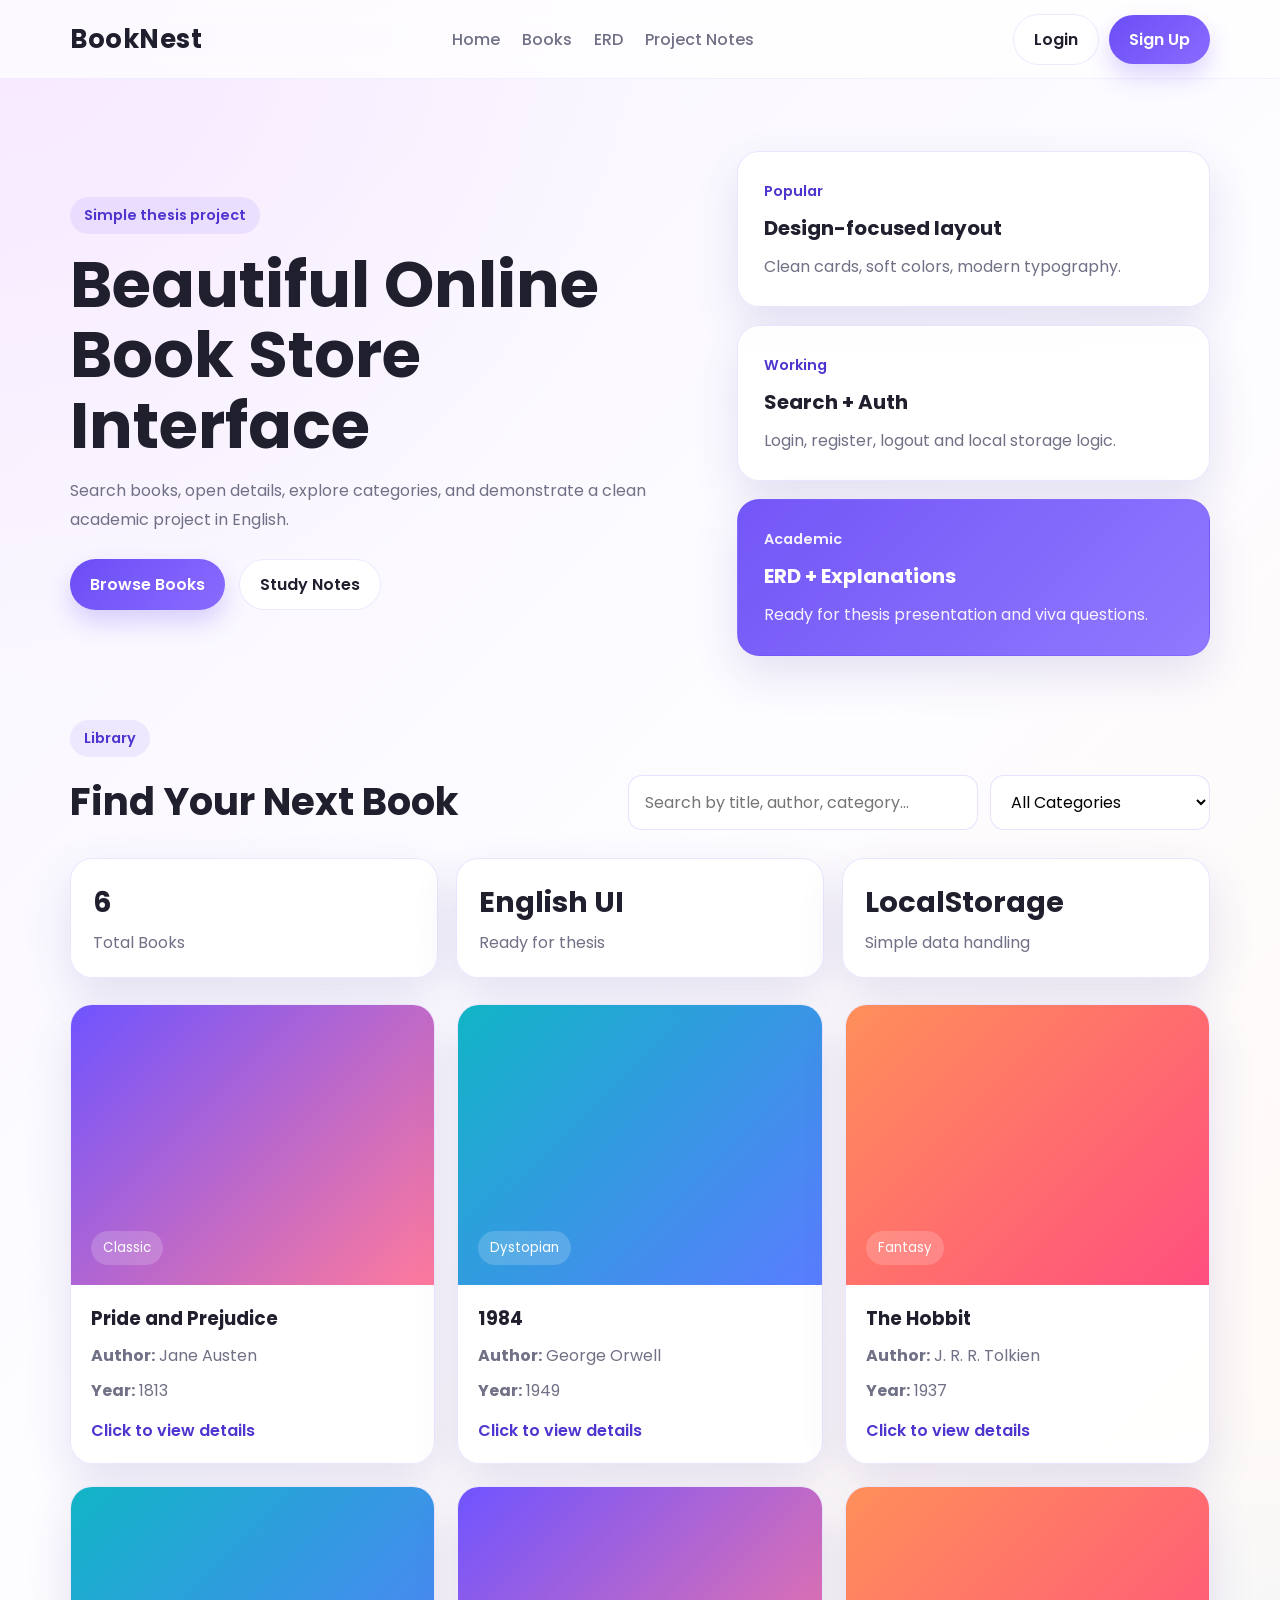
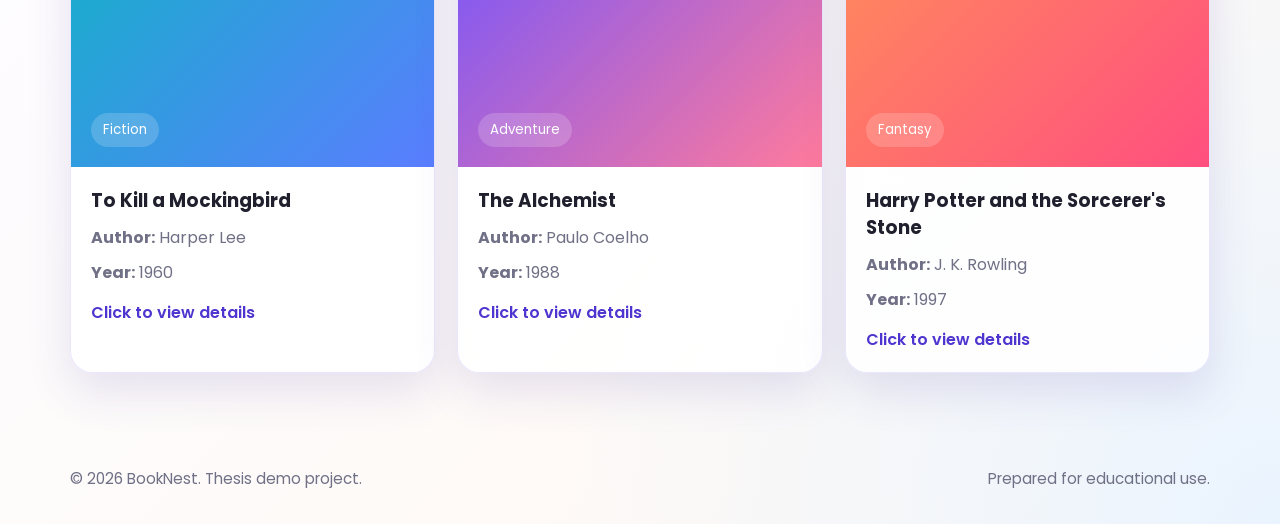
==== index.html @ f3922f7d "Add files via upload" ====
<!DOCTYPE html>
<html lang="en">
<head>
  <meta charset="UTF-8" />
  <meta name="viewport" content="width=device-width, initial-scale=1.0" />
  <title>BookNest | Online Book Store</title>
  <link rel="preconnect" href="https://fonts.googleapis.com">
  <link rel="preconnect" href="https://fonts.gstatic.com" crossorigin>
  <link href="https://fonts.googleapis.com/css2?family=Poppins:wght@300;400;500;600;700&display=swap" rel="stylesheet">
  <link rel="stylesheet" href="style.css" />
</head>
<body>
  <!-- Header: əsas naviqasiya və auth düymələri -->
  <header class="site-header">
    <div class="container nav-wrapper">
      <a href="index.html" class="logo">BookNest</a>

      <nav class="main-nav">
        <a href="#home">Home</a>
        <a href="#books">Books</a>
        <a href="diagrams.html">ERD</a>
        <a href="notes.html">Project Notes</a>
      </nav>

      <!-- Auth düymələri: login/register və logout vəziyyətə görə göstərilir -->
      <div class="auth-buttons">
        <span id="welcomeUser" class="welcome-user"></span>
        <a id="loginBtn" class="btn btn-light" href="login.html">Login</a>
        <a id="registerBtn" class="btn btn-primary" href="register.html">Sign Up</a>
        <button id="logoutBtn" class="btn btn-dark hidden" type="button">Logout</button>
      </div>
    </div>
  </header>

  <main>
    <!-- Hero bölməsi: saytın giriş hissəsi -->
    <section class="hero" id="home">
      <div class="container hero-grid">
        <div>
          <p class="hero-badge">Simple thesis project</p>
          <h1>Beautiful Online Book Store Interface</h1>
          <p class="hero-text">
            Search books, open details, explore categories, and demonstrate a clean academic project in English.
          </p>
          <div class="hero-actions">
            <a href="#books" class="btn btn-primary">Browse Books</a>
            <a href="notes.html" class="btn btn-light">Study Notes</a>
          </div>
        </div>

        <!-- Sağdakı kartlar sırf vizual görünüş üçün -->
        <div class="hero-card-stack">
          <article class="floating-card">
            <span>Popular</span>
            <h3>Design-focused layout</h3>
            <p>Clean cards, soft colors, modern typography.</p>
          </article>
          <article class="floating-card">
            <span>Working</span>
            <h3>Search + Auth</h3>
            <p>Login, register, logout and local storage logic.</p>
          </article>
          <article class="floating-card accent-card">
            <span>Academic</span>
            <h3>ERD + Explanations</h3>
            <p>Ready for thesis presentation and viva questions.</p>
          </article>
        </div>
      </div>
    </section>

    <!-- Search hissəsi -->
    <section class="search-section" id="books">
      <div class="container">
        <div class="section-top">
          <div>
            <p class="section-label">Library</p>
            <h2>Find Your Next Book</h2>
          </div>
          <div class="filters-row">
            <!-- Axtarış inputu: JS ilə kitablar filtr olunur -->
            <input id="searchInput" type="text" placeholder="Search by title, author, category..." />
            <!-- Kateqoriya seçimi -->
            <select id="categoryFilter">
              <option value="all">All Categories</option>
            </select>
          </div>
        </div>

        <!-- Statistik kartlar -->
        <div class="stats-grid">
          <div class="stat-card">
            <h3 id="bookCount">0</h3>
            <p>Total Books</p>
          </div>
          <div class="stat-card">
            <h3>English UI</h3>
            <p>Ready for thesis</p>
          </div>
          <div class="stat-card">
            <h3>LocalStorage</h3>
            <p>Simple data handling</p>
          </div>
        </div>

        <!-- Kitab kartları burada JS ilə yaradılır -->
        <div id="booksGrid" class="books-grid"></div>
        <p id="emptyState" class="empty-state hidden">No books found for your search.</p>
      </div>
    </section>
  </main>

  <!-- Modal: seçilən kitabın detalları burada açılır -->
  <div id="bookModal" class="modal hidden">
    <div class="modal-overlay" id="modalOverlay"></div>
    <div class="modal-content">
      <button class="modal-close" id="closeModal" type="button">&times;</button>
      <div id="modalBody"></div>
    </div>
  </div>

  <footer class="site-footer">
    <div class="container footer-flex">
      <p>© 2026 BookNest. Thesis demo project.</p>
      <p>Prepared for educational use.</p>
    </div>
  </footer>

  <script src="app.js"></script>
</body>
</html>
---- style.css ----
/* =========================================================
   BOOKNEST - THESIS PROJECT STYLES
   Qeyd: Bu fayldakı şərhlər Azərbaycan dilindədir ki,
   müdafiədə sənə izah etmək rahat olsun.
   ========================================================= */

:root {
  --bg: #f8f5ff;
  --bg-soft: #fff8f1;
  --primary: #6c4df6;
  --primary-dark: #4f35cf;
  --text: #1f1f2e;
  --muted: #707086;
  --white: #ffffff;
  --card: rgba(255, 255, 255, 0.88);
  --border: rgba(108, 77, 246, 0.14);
  --shadow: 0 18px 45px rgba(76, 61, 160, 0.14);
  --radius: 22px;
}

* {
  box-sizing: border-box;
  margin: 0;
  padding: 0;
}

html {
  scroll-behavior: smooth;
}

body {
  font-family: 'Poppins', sans-serif;
  color: var(--text);
  background:
    radial-gradient(circle at top left, #f7e8ff 0%, transparent 28%),
    radial-gradient(circle at bottom right, #eaf4ff 0%, transparent 30%),
    linear-gradient(135deg, var(--bg) 0%, #fdfcff 45%, var(--bg-soft) 100%);
  min-height: 100vh;
}

img {
  max-width: 100%;
  display: block;
}

button,
input,
select {
  font: inherit;
}

.container {
  width: min(1140px, calc(100% - 32px));
  margin: 0 auto;
}

.hidden {
  display: none !important;
}

/* Header hissəsi */
.site-header,
.mini-header {
  position: sticky;
  top: 0;
  z-index: 20;
  backdrop-filter: blur(14px);
  background: rgba(255, 255, 255, 0.75);
  border-bottom: 1px solid rgba(108, 77, 246, 0.08);
}

.mini-header {
  position: static;
  padding: 20px 0 0;
  background: transparent;
  border-bottom: none;
}

.nav-wrapper {
  min-height: 78px;
  display: flex;
  align-items: center;
  justify-content: space-between;
  gap: 18px;
}

.logo {
  text-decoration: none;
  color: var(--text);
  font-size: 1.6rem;
  font-weight: 700;
  letter-spacing: 0.5px;
}

.main-nav {
  display: flex;
  align-items: center;
  gap: 22px;
}

.main-nav a {
  color: var(--muted);
  text-decoration: none;
  font-weight: 500;
}

.main-nav a:hover {
  color: var(--primary);
}

.auth-buttons {
  display: flex;
  align-items: center;
  gap: 10px;
  flex-wrap: wrap;
  justify-content: flex-end;
}

.welcome-user {
  color: var(--primary-dark);
  font-size: 0.95rem;
  font-weight: 600;
}

/* Düymələr */
.btn {
  border: none;
  text-decoration: none;
  border-radius: 999px;
  padding: 12px 20px;
  cursor: pointer;
  font-weight: 600;
  transition: 0.25s ease;
  display: inline-flex;
  align-items: center;
  justify-content: center;
}

.btn:hover {
  transform: translateY(-2px);
}

.btn-primary {
  background: linear-gradient(135deg, var(--primary), #8a6bff);
  color: var(--white);
  box-shadow: 0 12px 24px rgba(108, 77, 246, 0.24);
}

.btn-light {
  background: rgba(255, 255, 255, 0.9);
  color: var(--text);
  border: 1px solid rgba(108, 77, 246, 0.12);
}

.btn-dark {
  background: var(--text);
  color: var(--white);
}

.full-btn {
  width: 100%;
}

/* Hero hissəsi */
.hero {
  padding: 72px 0 40px;
}

.hero-grid {
  display: grid;
  grid-template-columns: 1.15fr 0.85fr;
  gap: 28px;
  align-items: center;
}

.hero-badge,
.section-label {
  display: inline-block;
  padding: 8px 14px;
  border-radius: 999px;
  background: rgba(108, 77, 246, 0.1);
  color: var(--primary-dark);
  font-size: 0.9rem;
  font-weight: 600;
  margin-bottom: 16px;
}

.hero h1,
.page-section h1 {
  font-size: clamp(2.1rem, 5vw, 4rem);
  line-height: 1.1;
  margin-bottom: 16px;
}

.hero-text,
.page-intro,
.auth-info {
  color: var(--muted);
  line-height: 1.8;
  max-width: 680px;
}

.hero-actions {
  margin-top: 24px;
  display: flex;
  gap: 14px;
  flex-wrap: wrap;
}

.hero-card-stack {
  display: grid;
  gap: 18px;
}

.floating-card {
  background: var(--card);
  border: 1px solid var(--border);
  border-radius: var(--radius);
  box-shadow: var(--shadow);
  padding: 26px;
}

.floating-card span {
  font-size: 0.9rem;
  color: var(--primary-dark);
  font-weight: 600;
}

.floating-card h3 {
  font-size: 1.25rem;
  margin: 10px 0;
}

.floating-card p {
  color: var(--muted);
  line-height: 1.7;
}

.accent-card {
  background: linear-gradient(135deg, rgba(108, 77, 246, 0.95), rgba(140, 115, 255, 0.96));
  color: var(--white);
}

.accent-card span,
.accent-card p {
  color: rgba(255, 255, 255, 0.92);
}

/* Search və kitablar hissəsi */
.search-section,
.page-section {
  padding: 24px 0 70px;
}

.section-top {
  display: flex;
  justify-content: space-between;
  align-items: end;
  gap: 24px;
  margin-bottom: 28px;
}

.section-top h2 {
  font-size: clamp(1.6rem, 3vw, 2.5rem);
}

.filters-row {
  display: flex;
  gap: 12px;
  flex-wrap: wrap;
  justify-content: flex-end;
}

.filters-row input,
.filters-row select,
.auth-form input {
  min-width: 220px;
  padding: 14px 16px;
  border-radius: 14px;
  border: 1px solid rgba(108, 77, 246, 0.16);
  background: rgba(255, 255, 255, 0.92);
  outline: none;
}

.filters-row input:focus,
.filters-row select:focus,
.auth-form input:focus {
  border-color: var(--primary);
  box-shadow: 0 0 0 4px rgba(108, 77, 246, 0.1);
}

.stats-grid {
  display: grid;
  grid-template-columns: repeat(3, 1fr);
  gap: 18px;
  margin-bottom: 26px;
}

.stat-card,
.book-card,
.auth-card,
.note-box,
.diagram-card {
  background: var(--card);
  border: 1px solid var(--border);
  border-radius: var(--radius);
  box-shadow: var(--shadow);
}

.stat-card {
  padding: 22px;
}

.stat-card h3 {
  font-size: 1.8rem;
  margin-bottom: 6px;
}

.stat-card p {
  color: var(--muted);
}

.books-grid {
  display: grid;
  grid-template-columns: repeat(3, 1fr);
  gap: 22px;
}

/* Kitab kartı */
.book-card {
  overflow: hidden;
  cursor: pointer;
  transition: 0.25s ease;
}

.book-card:hover {
  transform: translateY(-8px);
}

.book-cover {
  height: 280px;
  display: flex;
  align-items: end;
  padding: 20px;
  color: var(--white);
  background: linear-gradient(135deg, #6f54ff, #ff7a9c);
}

.book-card:nth-child(2n) .book-cover {
  background: linear-gradient(135deg, #11b4c6, #5a7dff);
}

.book-card:nth-child(3n) .book-cover {
  background: linear-gradient(135deg, #ff8f5a, #ff4f7f);
}

.book-cover small {
  background: rgba(255, 255, 255, 0.18);
  backdrop-filter: blur(4px);
  padding: 7px 12px;
  border-radius: 999px;
}

.book-body {
  padding: 20px;
}

.book-body h3 {
  margin-bottom: 10px;
  font-size: 1.15rem;
}

.book-meta,
.empty-state,
.form-message,
.bottom-link,
.note-box li {
  color: var(--muted);
}

.book-meta {
  display: flex;
  flex-direction: column;
  gap: 8px;
  margin-bottom: 14px;
  line-height: 1.7;
}

.card-action {
  color: var(--primary-dark);
  font-weight: 600;
}

.empty-state {
  text-align: center;
  margin-top: 20px;
  font-size: 1rem;
}

/* Modal hissəsi */
.modal {
  position: fixed;
  inset: 0;
  z-index: 50;
  display: flex;
  align-items: center;
  justify-content: center;
  padding: 18px;
}

.modal-overlay {
  position: absolute;
  inset: 0;
  background: rgba(21, 17, 45, 0.56);
  backdrop-filter: blur(4px);
}

.modal-content {
  position: relative;
  width: min(760px, 100%);
  background: linear-gradient(180deg, #ffffff 0%, #fbf9ff 100%);
  border-radius: 28px;
  padding: 30px;
  box-shadow: 0 28px 60px rgba(18, 14, 38, 0.25);
  z-index: 2;
}

.modal-close {
  position: absolute;
  right: 18px;
  top: 12px;
  border: none;
  background: transparent;
  font-size: 2rem;
  cursor: pointer;
  color: var(--muted);
}

.modal-book-top {
  display: grid;
  grid-template-columns: 220px 1fr;
  gap: 24px;
  align-items: start;
}

.modal-cover {
  min-height: 280px;
  border-radius: 22px;
  padding: 20px;
  color: var(--white);
  background: linear-gradient(135deg, #6f54ff, #ff7a9c);
  display: flex;
  align-items: end;
}

.modal-text h2 {
  font-size: 2rem;
  margin-bottom: 10px;
}

.modal-tags {
  display: flex;
  flex-wrap: wrap;
  gap: 10px;
  margin: 16px 0;
}

.modal-tags span {
  padding: 8px 14px;
  border-radius: 999px;
  background: rgba(108, 77, 246, 0.1);
  color: var(--primary-dark);
  font-size: 0.92rem;
  font-weight: 600;
}

.modal-description {
  margin-top: 10px;
  line-height: 1.9;
  color: #4a4a5f;
}

/* Auth səhifələri */
.auth-page-bg {
  min-height: 100vh;
  background:
    radial-gradient(circle at top left, #ffeaf1 0%, transparent 30%),
    radial-gradient(circle at bottom right, #e8f1ff 0%, transparent 30%),
    linear-gradient(135deg, #faf7ff 0%, #fffdf7 100%);
}

.auth-main {
  min-height: calc(100vh - 70px);
  display: grid;
  place-items: center;
  padding: 30px 16px 50px;
}

.auth-card {
  width: min(520px, 100%);
  padding: 32px;
}

.auth-card h1 {
  font-size: 2.2rem;
  margin-bottom: 10px;
}

.auth-form {
  display: grid;
  gap: 12px;
  margin-top: 22px;
}

.auth-form label {
  font-weight: 600;
  margin-top: 4px;
}

.form-message {
  margin-top: 16px;
  min-height: 24px;
}

.bottom-link {
  margin-top: 12px;
}

.bottom-link a {
  color: var(--primary-dark);
  font-weight: 600;
  text-decoration: none;
}

/* Digər səhifələr */
.notes-grid,
.diagram-grid {
  display: grid;
  grid-template-columns: repeat(2, 1fr);
  gap: 22px;
  margin-top: 28px;
}

.note-box,
.diagram-card {
  padding: 24px;
}

.note-box h2,
.diagram-card h2 {
  margin-bottom: 14px;
}

.note-box ul {
  padding-left: 18px;
  line-height: 1.9;
}

.diagram-card img {
  border-radius: 18px;
  border: 1px solid rgba(108, 77, 246, 0.12);
}

/* Footer */
.site-footer {
  padding: 24px 0 34px;
}

.footer-flex {
  display: flex;
  justify-content: space-between;
  gap: 16px;
  flex-wrap: wrap;
  color: var(--muted);
  font-size: 0.95rem;
}

/* Telefon və planşet uyğunluğu */
@media (max-width: 980px) {
  .hero-grid,
  .books-grid,
  .stats-grid,
  .notes-grid,
  .diagram-grid,
  .modal-book-top,
  .section-top {
    grid-template-columns: 1fr;
  }

  .section-top {
    display: grid;
    align-items: start;
  }

  .filters-row {
    width: 100%;
    justify-content: stretch;
  }

  .filters-row input,
  .filters-row select {
    width: 100%;
  }

  .main-nav {
    display: none;
  }
}

@media (max-width: 640px) {
  .nav-wrapper {
    min-height: auto;
    padding: 16px 0;
    align-items: flex-start;
    flex-direction: column;
  }

  .auth-buttons {
    width: 100%;
    justify-content: flex-start;
  }

  .hero {
    padding-top: 34px;
  }

  .book-cover {
    height: 240px;
  }

  .modal-content,
  .auth-card,
  .note-box,
  .diagram-card,
  .stat-card {
    padding: 20px;
  }

  .modal-text h2 {
    font-size: 1.6rem;
  }
}
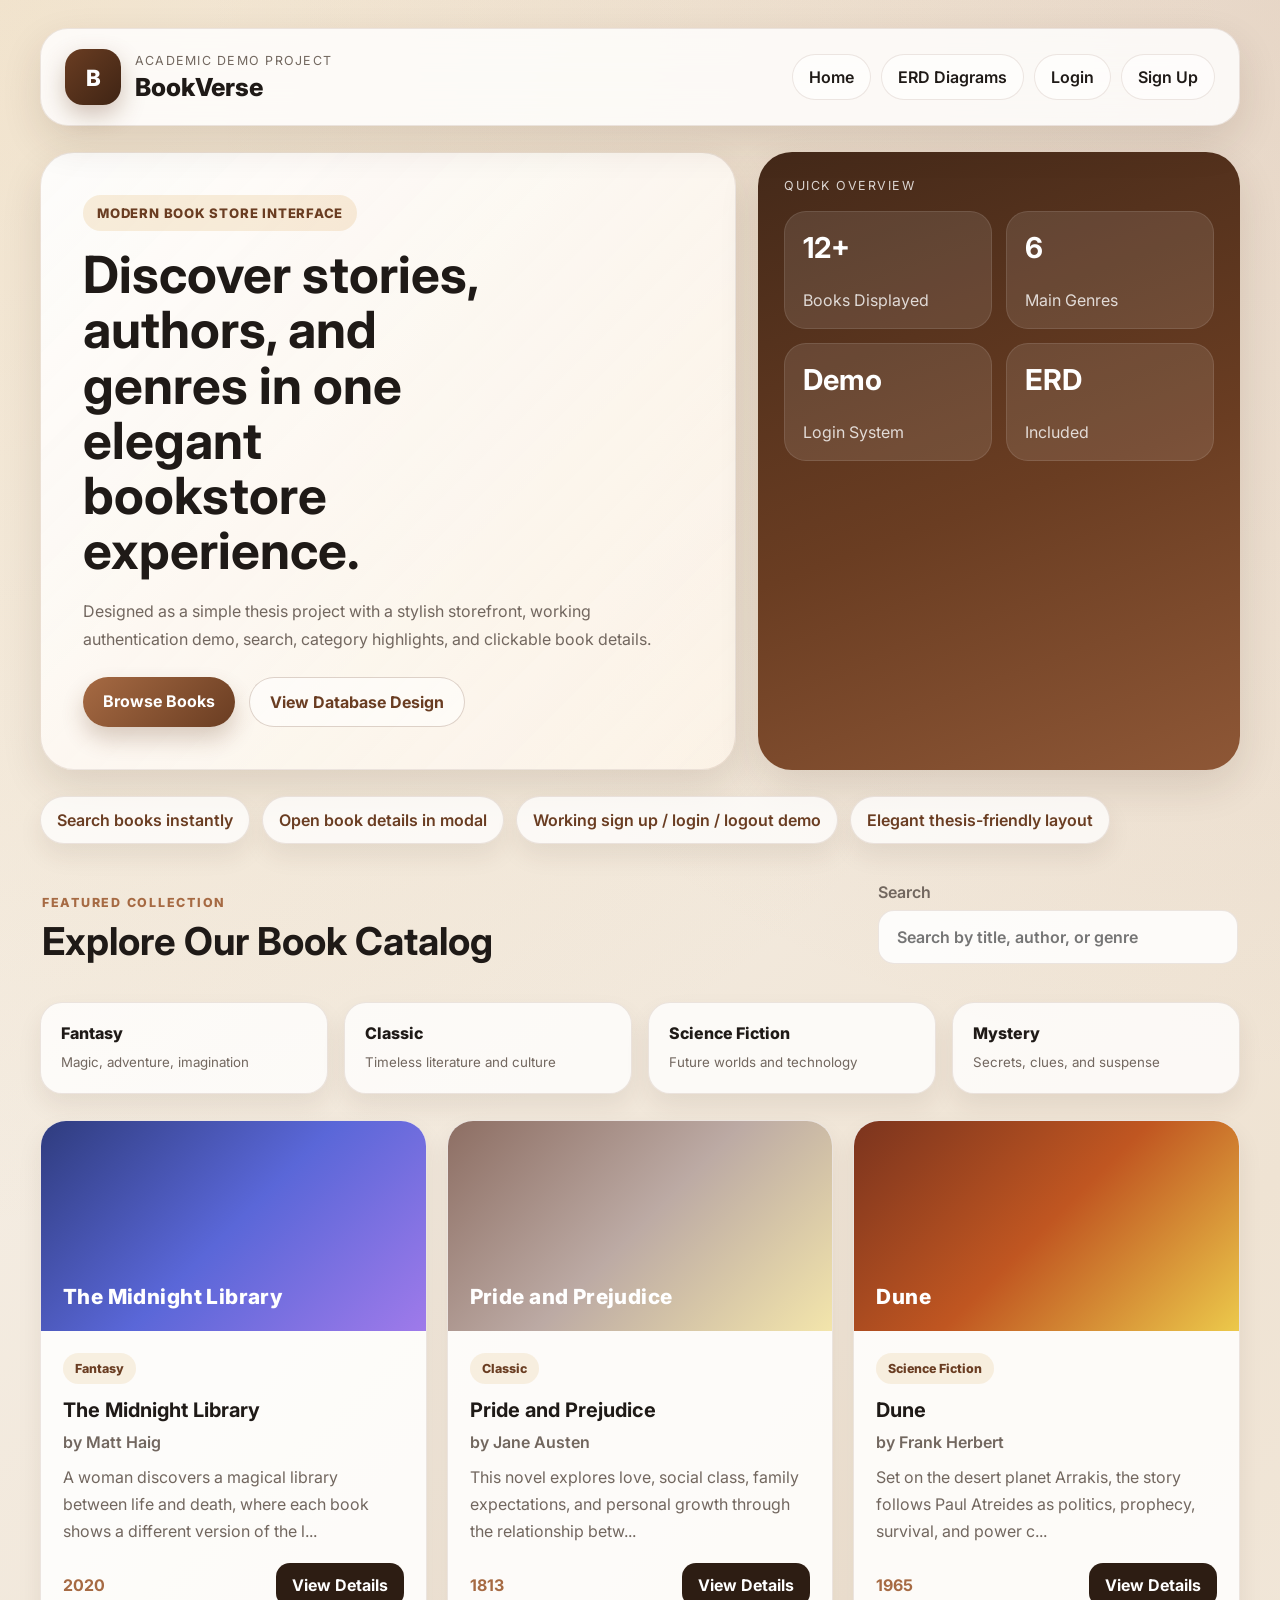
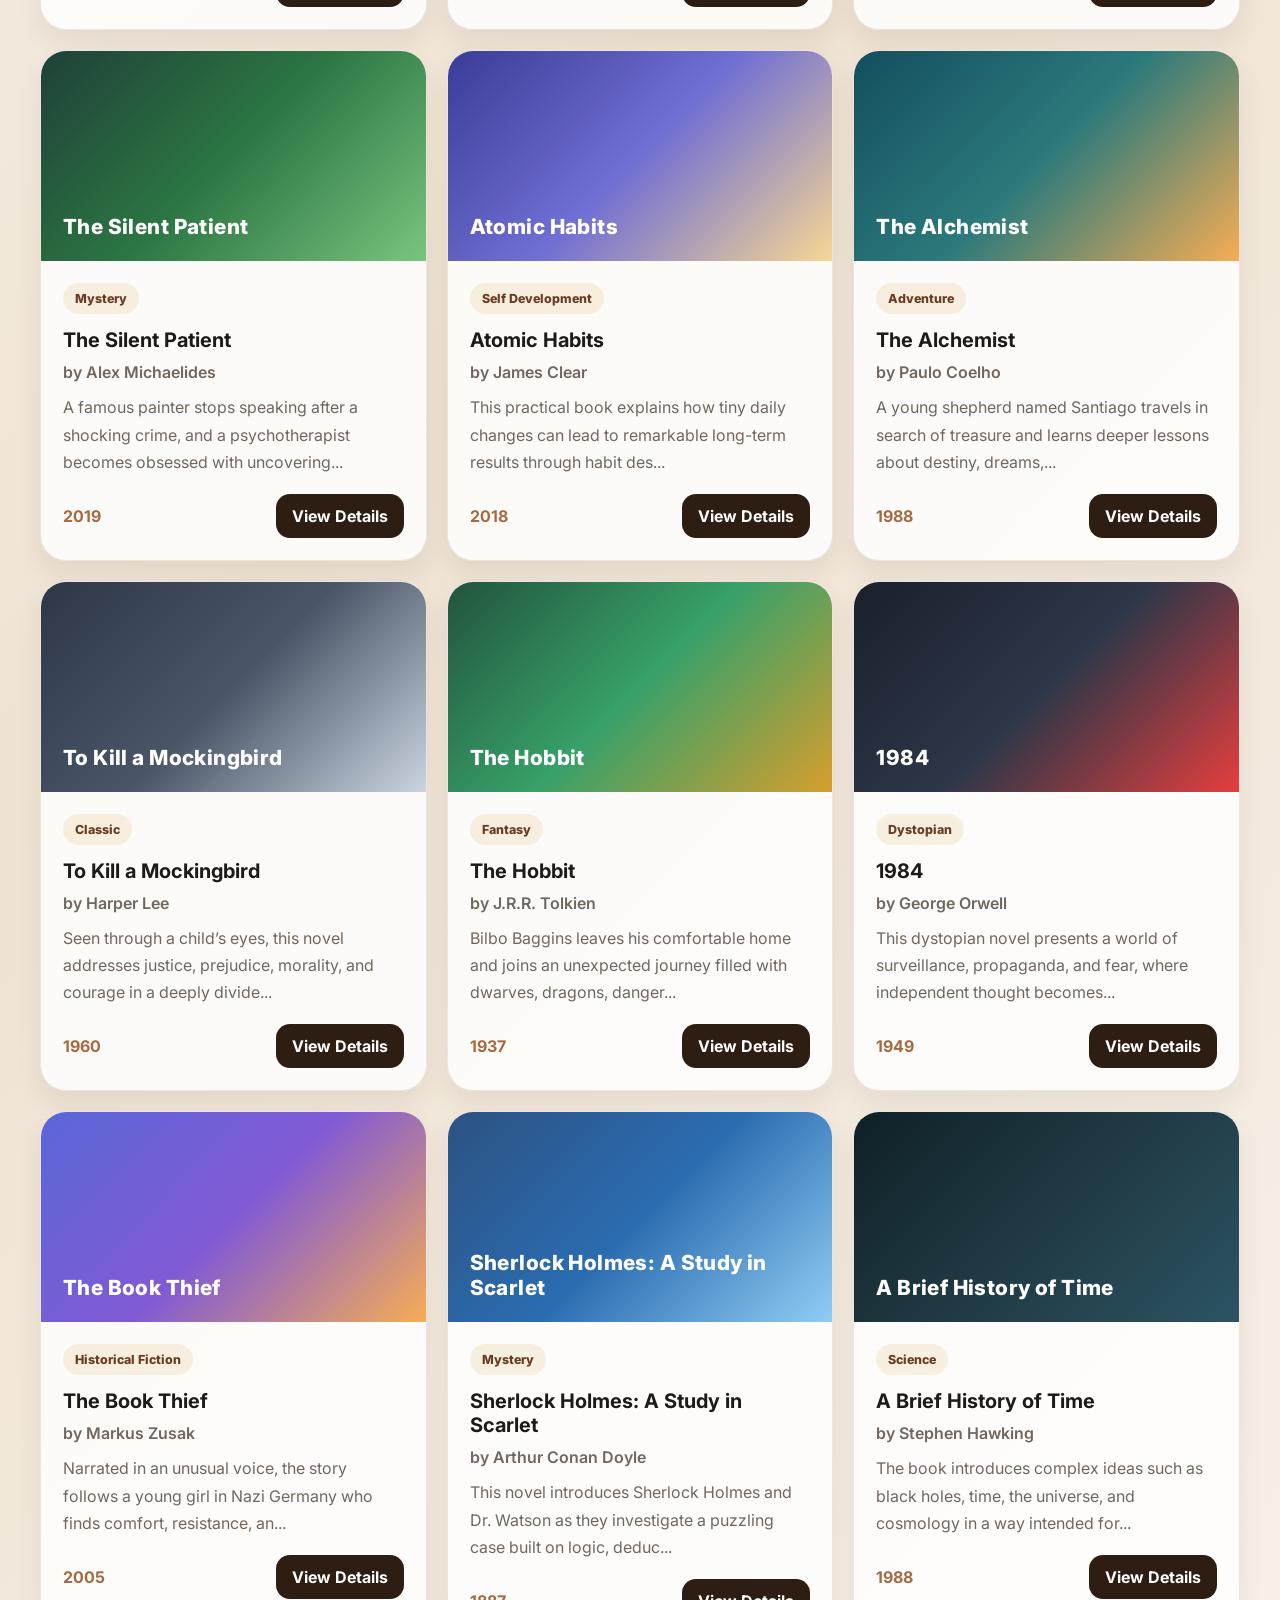
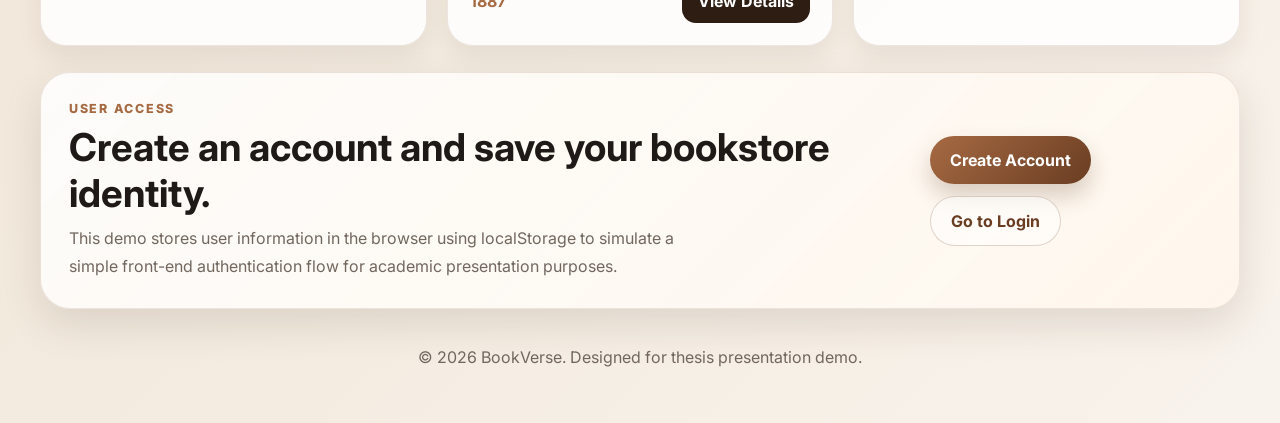
==== commit 4c9b68df: "Add files via upload" ====
--- a/index.html
+++ b/index.html
@@ -1,131 +1,268 @@
 <!DOCTYPE html>
+<!-- Bu sətr HTML5 sənəd növünü bildirir. Brauzerə deyir ki, bu fayl müasir HTML standartı ilə oxunmalıdır. -->
 <html lang="en">
+<!-- Bu sətr HTML sənədinin başlanğıcıdır. lang="en" saytdakı əsas mətnin ingilis dilində olduğunu göstərir. -->
 <head>
+  <!-- Bu hissə head bölməsinin başlanğıcıdır. Burada görünməyən, amma sayt üçün vacib olan meta, başlıq və fayl bağlantıları yerləşir. -->
   <meta charset="UTF-8" />
+  <!-- Bu meta teqi simvol kodlaşdırmasını UTF-8 edir. Bunun sayəsində ingilis dili ilə yanaşı digər simvollar da düzgün görünür. -->
   <meta name="viewport" content="width=device-width, initial-scale=1.0" />
-  <title>BookNest | Online Book Store</title>
-  <link rel="preconnect" href="https://fonts.googleapis.com">
-  <link rel="preconnect" href="https://fonts.gstatic.com" crossorigin>
-  <link href="https://fonts.googleapis.com/css2?family=Poppins:wght@300;400;500;600;700&display=swap" rel="stylesheet">
+  <!-- Bu meta teqi mobil cihazlarda səhifənin düzgün ölçülməsini təmin edir. Responsive dizayn üçün vacibdir. -->
+  <title>BookVerse | Online Book Store</title>
+  <!-- Bu title brauzerin yuxarı hissəsində və tab üzərində görünən səhifə adıdır. -->
+  <link rel="preconnect" href="https://fonts.googleapis.com" />
+  <!-- Bu sətr Google Fonts serverinə əvvəlcədən bağlantı yaradır. Məqsəd şriftlərin daha sürətli yüklənməsidir. -->
+  <link rel="preconnect" href="https://fonts.gstatic.com" crossorigin />
+  <!-- Bu sətr şrift fayllarının gəldiyi başqa serverə də öncədən bağlantı yaradır. crossorigin atributu xarici resurs icazəsi üçündür. -->
+  <link href="https://fonts.googleapis.com/css2?family=Inter:wght@400;500;600;700;800&display=swap" rel="stylesheet" />
+  <!-- Bu link Inter şriftini layihəyə əlavə edir. Dizaynın daha müasir görünməsi üçün istifadə olunur. -->
   <link rel="stylesheet" href="style.css" />
+  <!-- Bu sətr xarici CSS faylını bu HTML sənədinə qoşur. Saytın bütün görünüş qaydaları style.css içindədir. -->
 </head>
+<!-- Bu sətr head hissəsini bağlayır. -->
 <body>
-  <!-- Header: əsas naviqasiya və auth düymələri -->
-  <header class="site-header">
-    <div class="container nav-wrapper">
-      <a href="index.html" class="logo">BookNest</a>
-
-      <nav class="main-nav">
-        <a href="#home">Home</a>
-        <a href="#books">Books</a>
-        <a href="diagrams.html">ERD</a>
-        <a href="notes.html">Project Notes</a>
+  <!-- Bu hissə body bölməsidir. İstifadəçinin ekranda gördüyü bütün əsas elementlər burada yerləşir. -->
+
+  <div class="page-shell">
+    <!-- Bu div bütün səhifəni əhatə edən əsas konteynerdir. Dizaynı hizalamaq və ümumi quruluş vermək üçündür. -->
+
+    <header class="site-header">
+      <!-- Bu header saytın yuxarı hissəsidir. Adətən logo, menyu və düymələr burada yerləşir. -->
+
+      <div class="brand-area">
+        <!-- Bu div brend hissəsini bir yerdə saxlamaq üçündür. -->
+        <div class="brand-mark">B</div>
+        <!-- Bu div sadə logo rolunu oynayır. Buradakı B hərfi BookVerse brendini simvolizə edir. -->
+        <div>
+          <!-- Bu sadə div logo yazılarını qruplaşdırır. -->
+          <p class="brand-caption">Academic Demo Project</p>
+          <!-- Bu paraqraf kiçik üst yazıdır. Layihənin tədris məqsədli olduğunu göstərir. -->
+          <h1 class="brand-title">BookVerse</h1>
+          <!-- Bu H1 saytın əsas adıdır. SEO və səhifənin əsas başlığı üçün vacibdir. -->
+        </div>
+      </div>
+      <!-- Bu sətr brand-area blokunu bağlayır. -->
+
+      <nav class="top-actions">
+        <!-- Bu nav yuxarı hissədəki idarəetmə düymələrini saxlayır. -->
+        <a class="ghost-link" href="index.html">Home</a>
+        <!-- Bu keçid ana səhifəyə aparır. a teqi link yaratmaq üçündür. href linkin ünvanını göstərir. -->
+        <a class="ghost-link" href="diagrams.html">ERD Diagrams</a>
+        <!-- Bu keçid ERD diaqramlarının olduğu səhifəyə aparır. -->
+        <a class="ghost-link auth-guest" href="login.html">Login</a>
+        <!-- Bu keçid login səhifəsinə aparır. auth-guest sinfi yalnız qonaq istifadəçiyə görünəcək elementlər üçündür. -->
+        <a class="ghost-link auth-guest" href="register.html">Sign Up</a>
+        <!-- Bu keçid qeydiyyat səhifəsinə aparır. -->
+        <button class="solid-button auth-user" id="logoutButton" type="button">Logout</button>
+        <!-- Bu düymə çıxış etmək üçündür. type="button" form göndərməsinin qarşısını alır. -->
       </nav>
-
-      <!-- Auth düymələri: login/register və logout vəziyyətə görə göstərilir -->
-      <div class="auth-buttons">
-        <span id="welcomeUser" class="welcome-user"></span>
-        <a id="loginBtn" class="btn btn-light" href="login.html">Login</a>
-        <a id="registerBtn" class="btn btn-primary" href="register.html">Sign Up</a>
-        <button id="logoutBtn" class="btn btn-dark hidden" type="button">Logout</button>
+      <!-- Bu sətr nav hissəsini bağlayır. -->
+    </header>
+    <!-- Bu sətr header hissəsini bağlayır. -->
+
+    <main>
+      <!-- Bu main səhifənin əsas məzmun sahəsidir. -->
+
+      <section class="hero-section">
+        <!-- Bu section yuxarıdakı təqdimat hissəsidir. İstifadəçinin ilk gördüyü böyük vizual blokdur. -->
+
+        <div class="hero-content">
+          <!-- Bu div hero mətnlərini və düymələri saxlayır. -->
+          <span class="hero-badge">Modern Book Store Interface</span>
+          <!-- Bu span kiçik vurğulu etiketdir. Qısa məlumat göstərir. -->
+          <h2>Discover stories, authors, and genres in one elegant bookstore experience.</h2>
+          <!-- Bu H2 hero hissəsinin əsas cümləsidir. İstifadəçiyə saytın məqsədini izah edir. -->
+          <p>
+            <!-- Bu paraqraf hero bölməsinin açıqlama mətnidir. -->
+            Designed as a simple thesis project with a stylish storefront, working authentication demo,
+            search, category highlights, and clickable book details.
+          </p>
+          <!-- Bu sətr paraqraf mətnini bitirir. -->
+
+          <div class="hero-buttons">
+            <!-- Bu div hero düymələrini yan-yana saxlayır. -->
+            <a class="solid-button" href="#catalog">Browse Books</a>
+            <!-- Bu link səhifə daxilində catalog hissəsinə aparır. #catalog həmin hissənin id dəyəridir. -->
+            <a class="outline-button" href="diagrams.html">View Database Design</a>
+            <!-- Bu link ERD diaqram səhifəsinə aparır. -->
+          </div>
+          <!-- Bu sətr hero-buttons hissəsini bağlayır. -->
+        </div>
+        <!-- Bu sətr hero-content hissəsini bağlayır. -->
+
+        <aside class="hero-panel">
+          <!-- Bu aside sağ tərəfdə dekorativ və məlumat xarakterli paneldir. -->
+          <p class="panel-mini-title">Quick Overview</p>
+          <!-- Bu paraqraf panelin kiçik başlığıdır. -->
+          <div class="stats-grid">
+            <!-- Bu div statistik kartları grid formasında düzür. -->
+            <article class="stat-card">
+              <!-- Bu article bir statistik kartdır. -->
+              <strong>12+</strong>
+              <!-- strong mətni qalın göstərir. Burada say vurğulanır. -->
+              <span>Books Displayed</span>
+              <!-- Bu span açıqlayıcı alt yazıdır. -->
+            </article>
+            <!-- Birinci statistik kartın sonudur. -->
+            <article class="stat-card">
+              <strong>6</strong>
+              <span>Main Genres</span>
+            </article>
+            <!-- İkinci statistik kartın sonudur. -->
+            <article class="stat-card">
+              <strong>Demo</strong>
+              <span>Login System</span>
+            </article>
+            <!-- Üçüncü statistik kartın sonudur. -->
+            <article class="stat-card">
+              <strong>ERD</strong>
+              <span>Included</span>
+            </article>
+            <!-- Dördüncü statistik kartın sonudur. -->
+          </div>
+          <!-- Bu sətr stats-grid hissəsini bağlayır. -->
+        </aside>
+        <!-- Bu sətr hero-panel hissəsini bağlayır. -->
+      </section>
+      <!-- Bu sətr hero-section hissəsini bağlayır. -->
+
+      <section class="info-strip">
+        <!-- Bu section qısa üstünlükləri göstərən zolaqdır. -->
+        <div class="info-pill">Search books instantly</div>
+        <!-- Bu div bir xüsusiyyət etiketidir. -->
+        <div class="info-pill">Open book details in modal</div>
+        <!-- Bu div ikinci xüsusiyyət etiketidir. -->
+        <div class="info-pill">Working sign up / login / logout demo</div>
+        <!-- Bu div üçüncü xüsusiyyət etiketidir. -->
+        <div class="info-pill">Elegant thesis-friendly layout</div>
+        <!-- Bu div dördüncü xüsusiyyət etiketidir. -->
+      </section>
+      <!-- Bu sətr info-strip hissəsini bağlayır. -->
+
+      <section class="section-header-block">
+        <!-- Bu section kataloq hissəsinin başlıq sahəsidir. -->
+        <div>
+          <!-- Bu div başlıq və mətn qrupudur. -->
+          <p class="section-kicker">Featured Collection</p>
+          <!-- Bu paraqraf kiçik bölmə etiketi kimidir. -->
+          <h3 id="catalog">Explore Our Book Catalog</h3>
+          <!-- Bu H3 bölmənin başlığıdır. id atributu daxili keçid üçün istifadə olunur. -->
+        </div>
+        <!-- Bu daxili div bağlanır. -->
+        <label class="search-box" for="searchInput">
+          <!-- Bu label axtarış sahəsini bir blok kimi birləşdirir. for="searchInput" input ilə əlaqə yaradır. -->
+          <span>Search</span>
+          <!-- Bu span input üçün görünən qısa başlıqdır. -->
+          <input id="searchInput" type="search" placeholder="Search by title, author, or genre" />
+          <!-- Bu input istifadəçinin axtarış sözü yazdığı sahədir. type="search" axtarış məqsədli input deməkdir. -->
+        </label>
+        <!-- search-box bağlanır. -->
+      </section>
+      <!-- Bu sətr section-header-block hissəsini bağlayır. -->
+
+      <section class="genre-row">
+        <!-- Bu section janr kartlarını göstərir. Vizual olaraq kitab mağazası hissini gücləndirir. -->
+        <article class="genre-card">
+          <span>Fantasy</span>
+          <small>Magic, adventure, imagination</small>
+        </article>
+        <article class="genre-card">
+          <span>Classic</span>
+          <small>Timeless literature and culture</small>
+        </article>
+        <article class="genre-card">
+          <span>Science Fiction</span>
+          <small>Future worlds and technology</small>
+        </article>
+        <article class="genre-card">
+          <span>Mystery</span>
+          <small>Secrets, clues, and suspense</small>
+        </article>
+      </section>
+      <!-- Bu sətr genre-row hissəsini bağlayır. -->
+
+      <section class="book-grid" id="bookGrid">
+        <!-- Bu section JavaScript ilə doldurulan kitab kartları üçün konteynerdir. id="bookGrid" JS tərəfindən seçilmək üçündür. -->
+      </section>
+      <!-- Bu sətr boş kataloq konteynerini bağlayır. -->
+
+      <section class="cta-panel">
+        <!-- Bu section aşağıdakı çağırış hissəsidir. -->
+        <div>
+          <!-- Bu div CTA mətnlərini saxlayır. -->
+          <p class="section-kicker">User Access</p>
+          <!-- Bu paraqraf kiçik başlıq rolunu oynayır. -->
+          <h3>Create an account and save your bookstore identity.</h3>
+          <!-- Bu H3 CTA başlığıdır. -->
+          <p class="cta-text">
+            This demo stores user information in the browser using localStorage to simulate a simple
+            front-end authentication flow for academic presentation purposes.
+          </p>
+          <!-- Bu paraqraf sistemin demo məntiqini qısa izah edir. -->
+        </div>
+        <!-- Bu daxili div bağlanır. -->
+        <div class="cta-buttons">
+          <!-- Bu div CTA düymələrini saxlayır. -->
+          <a class="solid-button auth-guest" href="register.html">Create Account</a>
+          <!-- Bu düymə qonaq istifadəçi üçün qeydiyyat səhifəsinə aparır. -->
+          <a class="outline-button auth-guest" href="login.html">Go to Login</a>
+          <!-- Bu düymə qonaq istifadəçi üçün login səhifəsinə aparır. -->
+          <button class="solid-button auth-user" type="button" id="secondLogoutButton">Logout Now</button>
+          <!-- Bu düymə daxil olmuş istifadəçi üçün əlavə çıxış düyməsidir. -->
+        </div>
+        <!-- Bu sətr cta-buttons hissəsini bağlayır. -->
+      </section>
+      <!-- Bu sətr cta-panel hissəsini bağlayır. -->
+    </main>
+    <!-- Bu sətr main hissəsini bağlayır. -->
+
+    <footer class="site-footer">
+      <!-- Bu footer saytın alt hissəsidir. -->
+      <p>© 2026 BookVerse. Designed for thesis presentation demo.</p>
+      <!-- Bu paraqraf müəlliflik və layihə xarakteri haqqında qısa qeyd verir. -->
+    </footer>
+    <!-- Footer bağlanır. -->
+  </div>
+  <!-- page-shell bağlanır. -->
+
+  <div class="modal-overlay" id="bookModal">
+    <!-- Bu div kitab detalları üçün qaranlıq fonlu modal örtüyüdür. id ilə JS bunu açıb bağlayır. -->
+    <div class="modal-card">
+      <!-- Bu div modalın əsas ağ kart hissəsidir. -->
+      <button class="close-button" id="closeModalButton" type="button">×</button>
+      <!-- Bu düymə modalı bağlamaq üçündür. × simvolu bağlama işarəsidir. -->
+      <div class="modal-cover" id="modalCover"></div>
+      <!-- Bu div seçilmiş kitabın rəngli cover sahəsini göstərir. -->
+      <h3 id="modalTitle">Book Title</h3>
+      <!-- Bu H3 seçilmiş kitabın başlığını göstərir. -->
+      <p class="modal-author" id="modalAuthor">by Author Name</p>
+      <!-- Bu paraqraf müəllif adını göstərir. -->
+      <div class="modal-meta">
+        <!-- Bu div janr və il kimi kiçik məlumatları saxlayır. -->
+        <span id="modalGenre">Genre</span>
+        <!-- Bu span janr məlumatını göstərir. -->
+        <span id="modalYear">Year</span>
+        <!-- Bu span il məlumatını göstərir. -->
       </div>
+      <!-- modal-meta bağlanır. -->
+      <p class="modal-description" id="modalDescription"></p>
+      <!-- Bu paraqraf kitabın nə haqqında olduğunu göstərir. -->
+      <div class="author-box">
+        <!-- Bu div müəllif haqqında ayrıca qutu yaradır. -->
+        <h4>About the Author</h4>
+        <!-- Bu H4 müəllif bölməsinin başlığıdır. -->
+        <p id="modalAuthorBio"></p>
+        <!-- Bu paraqraf müəllif bioqrafiyasını göstərir. -->
+      </div>
+      <!-- author-box bağlanır. -->
     </div>
-  </header>
-
-  <main>
-    <!-- Hero bölməsi: saytın giriş hissəsi -->
-    <section class="hero" id="home">
-      <div class="container hero-grid">
-        <div>
-          <p class="hero-badge">Simple thesis project</p>
-          <h1>Beautiful Online Book Store Interface</h1>
-          <p class="hero-text">
-            Search books, open details, explore categories, and demonstrate a clean academic project in English.
-          </p>
-          <div class="hero-actions">
-            <a href="#books" class="btn btn-primary">Browse Books</a>
-            <a href="notes.html" class="btn btn-light">Study Notes</a>
-          </div>
-        </div>
-
-        <!-- Sağdakı kartlar sırf vizual görünüş üçün -->
-        <div class="hero-card-stack">
-          <article class="floating-card">
-            <span>Popular</span>
-            <h3>Design-focused layout</h3>
-            <p>Clean cards, soft colors, modern typography.</p>
-          </article>
-          <article class="floating-card">
-            <span>Working</span>
-            <h3>Search + Auth</h3>
-            <p>Login, register, logout and local storage logic.</p>
-          </article>
-          <article class="floating-card accent-card">
-            <span>Academic</span>
-            <h3>ERD + Explanations</h3>
-            <p>Ready for thesis presentation and viva questions.</p>
-          </article>
-        </div>
-      </div>
-    </section>
-
-    <!-- Search hissəsi -->
-    <section class="search-section" id="books">
-      <div class="container">
-        <div class="section-top">
-          <div>
-            <p class="section-label">Library</p>
-            <h2>Find Your Next Book</h2>
-          </div>
-          <div class="filters-row">
-            <!-- Axtarış inputu: JS ilə kitablar filtr olunur -->
-            <input id="searchInput" type="text" placeholder="Search by title, author, category..." />
-            <!-- Kateqoriya seçimi -->
-            <select id="categoryFilter">
-              <option value="all">All Categories</option>
-            </select>
-          </div>
-        </div>
-
-        <!-- Statistik kartlar -->
-        <div class="stats-grid">
-          <div class="stat-card">
-            <h3 id="bookCount">0</h3>
-            <p>Total Books</p>
-          </div>
-          <div class="stat-card">
-            <h3>English UI</h3>
-            <p>Ready for thesis</p>
-          </div>
-          <div class="stat-card">
-            <h3>LocalStorage</h3>
-            <p>Simple data handling</p>
-          </div>
-        </div>
-
-        <!-- Kitab kartları burada JS ilə yaradılır -->
-        <div id="booksGrid" class="books-grid"></div>
-        <p id="emptyState" class="empty-state hidden">No books found for your search.</p>
-      </div>
-    </section>
-  </main>
-
-  <!-- Modal: seçilən kitabın detalları burada açılır -->
-  <div id="bookModal" class="modal hidden">
-    <div class="modal-overlay" id="modalOverlay"></div>
-    <div class="modal-content">
-      <button class="modal-close" id="closeModal" type="button">&times;</button>
-      <div id="modalBody"></div>
-    </div>
+    <!-- modal-card bağlanır. -->
   </div>
-
-  <footer class="site-footer">
-    <div class="container footer-flex">
-      <p>© 2026 BookNest. Thesis demo project.</p>
-      <p>Prepared for educational use.</p>
-    </div>
-  </footer>
+  <!-- modal-overlay bağlanır. -->
 
   <script src="app.js"></script>
+  <!-- Bu script teqi JavaScript faylını səhifəyə qoşur. İnteraktivlik və işləmə məntiqi app.js içindədir. -->
 </body>
+<!-- Body hissəsi bağlanır. -->
 </html>
+<!-- HTML sənədi tam bağlanır. -->
--- a/style.css
+++ b/style.css
@@ -1,642 +1,925 @@
-/* =========================================================
-   BOOKNEST - THESIS PROJECT STYLES
-   Qeyd: Bu fayldakı şərhlər Azərbaycan dilindədir ki,
-   müdafiədə sənə izah etmək rahat olsun.
-   ========================================================= */
-
+/* Bu sətir bütün fayl üçün Azərbaycan dilində geniş izahlı CSS qeydlərinin başladığını göstərir. */
+
+/* :root selektoru bütün sənəd üçün ümumi dəyişənlər təyin etmək üçündür. */
 :root {
-  --bg: #f8f5ff;
-  --bg-soft: #fff8f1;
-  --primary: #6c4df6;
-  --primary-dark: #4f35cf;
-  --text: #1f1f2e;
-  --muted: #707086;
-  --white: #ffffff;
-  --card: rgba(255, 255, 255, 0.88);
-  --border: rgba(108, 77, 246, 0.14);
-  --shadow: 0 18px 45px rgba(76, 61, 160, 0.14);
-  --radius: 22px;
-}
-
+  /* --bg-color dəyişəni əsas fon rəngini saxlayır. */
+  --bg-color: #f5f1ea;
+  /* --surface-color dəyişəni kartların və ağ sahələrin rəngini saxlayır. */
+  --surface-color: rgba(255, 255, 255, 0.82);
+  /* --surface-strong dəyişəni daha dolu və aydın fon üçündür. */
+  --surface-strong: #ffffff;
+  /* --text-color dəyişəni əsas mətn rəngidir. */
+  --text-color: #1f1a17;
+  /* --muted-color dəyişəni ikinci dərəcəli, daha sakit mətnlər üçündür. */
+  --muted-color: #72675f;
+  /* --primary-color dəyişəni əsas vurğu rəngidir. */
+  --primary-color: #6a3d22;
+  /* --primary-soft dəyişəni primary rəngin yumşaq tonudur. */
+  --primary-soft: #a66a43;
+  /* --gold-color dəyişəni dekorativ qızılı rəng üçündür. */
+  --gold-color: #d6a04a;
+  /* --border-color dəyişəni incə sərhəd xətləri üçündür. */
+  --border-color: rgba(106, 61, 34, 0.12);
+  /* --shadow-soft dəyişəni yumşaq kölgə effekti verir. */
+  --shadow-soft: 0 16px 40px rgba(55, 35, 18, 0.12);
+  /* --shadow-card dəyişəni kartlar üçün ayrıca kölgə dəyəridir. */
+  --shadow-card: 0 12px 24px rgba(68, 42, 24, 0.08);
+  /* --radius-xl dəyişəni böyük radius dəyəridir. */
+  --radius-xl: 28px;
+  /* --radius-lg dəyişəni orta radius dəyəridir. */
+  --radius-lg: 20px;
+  /* --radius-md dəyişəni kiçik radius dəyəridir. */
+  --radius-md: 14px;
+}
+
+/* Ulduz selektoru bütün elementlərə təsir edir. */
 * {
+  /* box-sizing: border-box eni və hündürlüyü hesablarkən padding və border daxil etməyə kömək edir. */
   box-sizing: border-box;
+  /* margin: 0 bütün elementlərin standart boşluğunu sıfırlayır. */
   margin: 0;
+  /* padding: 0 bütün elementlərin standart iç boşluğunu sıfırlayır. */
   padding: 0;
 }
 
+/* html selektoru bütün sənədin əsas struktur elementinə aiddir. */
 html {
+  /* scroll-behavior: smooth səhifədaxili keçidlərin yumşaq animasiya ilə olmasını təmin edir. */
   scroll-behavior: smooth;
 }
 
+/* body selektoru görünən əsas səhifə sahəsinə stil verir. */
 body {
-  font-family: 'Poppins', sans-serif;
-  color: var(--text);
+  /* min-height tam ekran boyu hündürlük verir. */
+  min-height: 100vh;
+  /* font-family əsas şrift ailəsini təyin edir. */
+  font-family: "Inter", sans-serif;
+  /* background fonu bir neçə gradient ilə kitab mağazası hissi yaratmaq üçün qurulur. */
   background:
-    radial-gradient(circle at top left, #f7e8ff 0%, transparent 28%),
-    radial-gradient(circle at bottom right, #eaf4ff 0%, transparent 30%),
-    linear-gradient(135deg, var(--bg) 0%, #fdfcff 45%, var(--bg-soft) 100%);
-  min-height: 100vh;
-}
-
+    radial-gradient(circle at top left, rgba(214, 160, 74, 0.20), transparent 32%),
+    radial-gradient(circle at top right, rgba(166, 106, 67, 0.16), transparent 28%),
+    linear-gradient(135deg, #f8f4ee 0%, #efe3d3 50%, #f8f3ec 100%);
+  /* color əsas mətn rəngini müəyyən edir. */
+  color: var(--text-color);
+}
+
+/* a selektoru bütün linklər üçün baza görünüş yaradır. */
+a {
+  /* text-decoration: none alt xətti silir. */
+  text-decoration: none;
+  /* color: inherit linklərin valideyn rəngini götürməsini təmin edir. */
+  color: inherit;
+}
+
+/* button, input selektoru form elementlərində eyni şriftin istifadəsi üçündür. */
+button,
+input {
+  /* font: inherit valideyn elementin şrift parametrlərini götürür. */
+  font: inherit;
+}
+
+/* img selektoru bütün şəkillərin responsive görünməsi üçündür. */
 img {
+  /* max-width şəkilin öz konteynerindən böyük olmamasını təmin edir. */
   max-width: 100%;
+  /* display: block alt hissədə yaranan boşluğu aradan qaldırır. */
   display: block;
 }
 
-button,
-input,
-select {
-  font: inherit;
-}
-
-.container {
-  width: min(1140px, calc(100% - 32px));
-  margin: 0 auto;
-}
-
-.hidden {
-  display: none !important;
-}
-
-/* Header hissəsi */
-.site-header,
-.mini-header {
-  position: sticky;
-  top: 0;
-  z-index: 20;
-  backdrop-filter: blur(14px);
-  background: rgba(255, 255, 255, 0.75);
-  border-bottom: 1px solid rgba(108, 77, 246, 0.08);
-}
-
-.mini-header {
-  position: static;
-  padding: 20px 0 0;
-  background: transparent;
-  border-bottom: none;
-}
-
-.nav-wrapper {
-  min-height: 78px;
-  display: flex;
+/* .page-shell bütün səhifə məzmununu ortalayır və maksimum en verir. */
+.page-shell {
+  /* width konteyneri tam enə yayır. */
+  width: min(1200px, calc(100% - 40px));
+  /* margin yuxarı-aşağı 28px, sağ-sol auto ilə ortalama edir. */
+  margin: 28px auto;
+}
+
+/* .site-header yuxarı hissə üçündür. */
+.site-header {
+  /* display: flex elementləri üfüqi düzür. */
+  display: flex;
+  /* align-items: center şaquli ortalama edir. */
   align-items: center;
+  /* justify-content: space-between iki tərəfə ayırır. */
   justify-content: space-between;
-  gap: 18px;
-}
-
-.logo {
-  text-decoration: none;
-  color: var(--text);
-  font-size: 1.6rem;
+  /* gap elementlər arasında boşluq yaradır. */
+  gap: 20px;
+  /* padding header içi boşluq verir. */
+  padding: 20px 24px;
+  /* background şəffaf-ağ səth yaradır. */
+  background: var(--surface-color);
+  /* backdrop-filter fonu blur edərək glass effekt yaradır. */
+  backdrop-filter: blur(18px);
+  /* border incə xətt verir. */
+  border: 1px solid var(--border-color);
+  /* border-radius yumru künclər verir. */
+  border-radius: var(--radius-xl);
+  /* box-shadow kölgə əlavə edir. */
+  box-shadow: var(--shadow-soft);
+}
+
+/* .compact-header bəzi səhifələrdə daha az alt boşluq üçün istifadə olunur. */
+.compact-header {
+  /* margin-bottom header ilə alt hissə arasında boşluq yaradır. */
+  margin-bottom: 26px;
+}
+
+/* .brand-area logo və yazıların yan-yana düzülməsi üçündür. */
+.brand-area {
+  display: flex;
+  align-items: center;
+  gap: 14px;
+}
+
+/* .brand-mark sadə dairəvi logo görünüşü yaradır. */
+.brand-mark {
+  width: 56px;
+  height: 56px;
+  display: grid;
+  place-items: center;
+  border-radius: 18px;
+  background: linear-gradient(135deg, var(--primary-color), #3f2414);
+  color: #ffffff;
+  font-size: 1.4rem;
+  font-weight: 800;
+  box-shadow: 0 10px 24px rgba(106, 61, 34, 0.30);
+}
+
+/* .brand-caption kiçik üst yazıdır. */
+.brand-caption {
+  font-size: 0.78rem;
+  letter-spacing: 0.10em;
+  text-transform: uppercase;
+  color: var(--muted-color);
+  margin-bottom: 4px;
+}
+
+/* .brand-title əsas logo yazısıdır. */
+.brand-title {
+  font-size: 1.55rem;
+  font-weight: 800;
+}
+
+/* .top-actions düymələri hizalayır. */
+.top-actions {
+  display: flex;
+  align-items: center;
+  flex-wrap: wrap;
+  gap: 10px;
+}
+
+/* .ghost-link şəffaf düymə görünüşlü linkdir. */
+.ghost-link {
+  padding: 12px 16px;
+  border-radius: 999px;
+  border: 1px solid var(--border-color);
+  background: rgba(255, 255, 255, 0.58);
+  color: var(--text-color);
+  font-weight: 600;
+  transition: transform 0.25s ease, background 0.25s ease;
+}
+
+/* Hover zamanı yüngül hərəkət effekti verir. */
+.ghost-link:hover {
+  transform: translateY(-2px);
+  background: rgba(255, 255, 255, 0.92);
+}
+
+/* .solid-button əsas dolu düymə stilidir. */
+.solid-button {
+  border: none;
+  cursor: pointer;
+  padding: 14px 20px;
+  border-radius: 999px;
+  background: linear-gradient(135deg, var(--primary-soft), var(--primary-color));
+  color: #ffffff;
   font-weight: 700;
-  letter-spacing: 0.5px;
-}
-
-.main-nav {
-  display: flex;
-  align-items: center;
-  gap: 22px;
-}
-
-.main-nav a {
-  color: var(--muted);
-  text-decoration: none;
-  font-weight: 500;
-}
-
-.main-nav a:hover {
-  color: var(--primary);
-}
-
-.auth-buttons {
-  display: flex;
-  align-items: center;
-  gap: 10px;
-  flex-wrap: wrap;
-  justify-content: flex-end;
-}
-
-.welcome-user {
-  color: var(--primary-dark);
-  font-size: 0.95rem;
-  font-weight: 600;
-}
-
-/* Düymələr */
-.btn {
-  border: none;
-  text-decoration: none;
-  border-radius: 999px;
-  padding: 12px 20px;
-  cursor: pointer;
-  font-weight: 600;
-  transition: 0.25s ease;
+  box-shadow: 0 12px 22px rgba(106, 61, 34, 0.24);
+  transition: transform 0.25s ease, box-shadow 0.25s ease;
+}
+
+/* Solid düymənin hover effekti. */
+.solid-button:hover {
+  transform: translateY(-2px);
+  box-shadow: 0 16px 28px rgba(106, 61, 34, 0.30);
+}
+
+/* .outline-button xəttli ikinci tip düymədir. */
+.outline-button {
   display: inline-flex;
   align-items: center;
   justify-content: center;
-}
-
-.btn:hover {
+  padding: 14px 20px;
+  border-radius: 999px;
+  border: 1.5px solid rgba(106, 61, 34, 0.22);
+  background: rgba(255, 255, 255, 0.55);
+  color: var(--primary-color);
+  font-weight: 700;
+  transition: transform 0.25s ease, background 0.25s ease;
+}
+
+/* Outline düymənin hover effekti. */
+.outline-button:hover {
   transform: translateY(-2px);
-}
-
-.btn-primary {
-  background: linear-gradient(135deg, var(--primary), #8a6bff);
-  color: var(--white);
-  box-shadow: 0 12px 24px rgba(108, 77, 246, 0.24);
-}
-
-.btn-light {
   background: rgba(255, 255, 255, 0.9);
-  color: var(--text);
-  border: 1px solid rgba(108, 77, 246, 0.12);
-}
-
-.btn-dark {
-  background: var(--text);
-  color: var(--white);
-}
-
-.full-btn {
-  width: 100%;
-}
-
-/* Hero hissəsi */
-.hero {
-  padding: 72px 0 40px;
-}
-
-.hero-grid {
+}
+
+/* main daxilindəki section-lara ümumi alt boşluq verilir. */
+main section {
+  margin-bottom: 26px;
+}
+
+/* .hero-section böyük təqdimat blokudur. */
+.hero-section {
   display: grid;
-  grid-template-columns: 1.15fr 0.85fr;
-  gap: 28px;
-  align-items: center;
-}
-
-.hero-badge,
-.section-label {
-  display: inline-block;
-  padding: 8px 14px;
+  grid-template-columns: 1.3fr 0.9fr;
+  gap: 22px;
+  align-items: stretch;
+  margin-top: 26px;
+}
+
+/* .hero-content mətn sahəsini stilizə edir. */
+.hero-content {
+  padding: 42px;
+  border-radius: 34px;
+  background:
+    linear-gradient(135deg, rgba(255, 255, 255, 0.92), rgba(255, 248, 239, 0.78)),
+    linear-gradient(135deg, rgba(166, 106, 67, 0.08), rgba(214, 160, 74, 0.12));
+  border: 1px solid var(--border-color);
+  box-shadow: var(--shadow-soft);
+}
+
+/* .hero-badge kiçik vurğulu etiket yaradır. */
+.hero-badge {
+  display: inline-flex;
+  padding: 10px 14px;
   border-radius: 999px;
-  background: rgba(108, 77, 246, 0.1);
-  color: var(--primary-dark);
-  font-size: 0.9rem;
+  background: rgba(214, 160, 74, 0.18);
+  color: var(--primary-color);
+  font-size: 0.82rem;
+  font-weight: 800;
+  letter-spacing: 0.06em;
+  text-transform: uppercase;
+  margin-bottom: 16px;
+}
+
+/* Hero başlığı üçün stil. */
+.hero-content h2 {
+  font-size: clamp(2rem, 4vw, 3.5rem);
+  line-height: 1.08;
+  max-width: 12ch;
+  margin-bottom: 18px;
+}
+
+/* Hero paraqrafı üçün stil. */
+.hero-content p {
+  color: var(--muted-color);
+  max-width: 60ch;
+  font-size: 1rem;
+  line-height: 1.75;
+}
+
+/* Hero düymə qrupu. */
+.hero-buttons {
+  display: flex;
+  flex-wrap: wrap;
+  gap: 14px;
+  margin-top: 24px;
+}
+
+/* .hero-panel sağ tərəf panelidir. */
+.hero-panel {
+  padding: 26px;
+  border-radius: 34px;
+  background: linear-gradient(160deg, #442919, #6a3d22 55%, #8e5736 100%);
+  color: #ffffff;
+  box-shadow: var(--shadow-soft);
+}
+
+/* Panel içində kiçik başlıq. */
+.panel-mini-title {
+  opacity: 0.8;
+  text-transform: uppercase;
+  letter-spacing: 0.12em;
+  margin-bottom: 18px;
+  font-size: 0.78rem;
+}
+
+/* Statistik grid. */
+.stats-grid {
+  display: grid;
+  grid-template-columns: repeat(2, 1fr);
+  gap: 14px;
+}
+
+/* Hər bir statistik kart. */
+.stat-card {
+  padding: 18px;
+  border-radius: 22px;
+  background: rgba(255, 255, 255, 0.10);
+  border: 1px solid rgba(255, 255, 255, 0.10);
+  min-height: 118px;
+  display: flex;
+  flex-direction: column;
+  justify-content: space-between;
+}
+
+/* Statistik sayın görünüşü. */
+.stat-card strong {
+  font-size: 1.8rem;
+}
+
+/* Statistik izahı üçün stil. */
+.stat-card span {
+  color: rgba(255, 255, 255, 0.8);
+}
+
+/* .info-strip xüsusiyyət zolağıdır. */
+.info-strip {
+  display: flex;
+  flex-wrap: wrap;
+  gap: 12px;
+}
+
+/* .info-pill kiçik pill görünüşüdür. */
+.info-pill {
+  padding: 13px 16px;
+  border-radius: 999px;
+  background: rgba(255, 255, 255, 0.75);
+  border: 1px solid var(--border-color);
+  box-shadow: var(--shadow-card);
+  color: var(--primary-color);
   font-weight: 600;
-  margin-bottom: 16px;
-}
-
-.hero h1,
-.page-section h1 {
-  font-size: clamp(2.1rem, 5vw, 4rem);
-  line-height: 1.1;
-  margin-bottom: 16px;
-}
-
-.hero-text,
-.page-intro,
-.auth-info {
-  color: var(--muted);
-  line-height: 1.8;
-  max-width: 680px;
-}
-
-.hero-actions {
-  margin-top: 24px;
-  display: flex;
-  gap: 14px;
-  flex-wrap: wrap;
-}
-
-.hero-card-stack {
-  display: grid;
-  gap: 18px;
-}
-
-.floating-card {
-  background: var(--card);
-  border: 1px solid var(--border);
-  border-radius: var(--radius);
-  box-shadow: var(--shadow);
-  padding: 26px;
-}
-
-.floating-card span {
-  font-size: 0.9rem;
-  color: var(--primary-dark);
-  font-weight: 600;
-}
-
-.floating-card h3 {
-  font-size: 1.25rem;
-  margin: 10px 0;
-}
-
-.floating-card p {
-  color: var(--muted);
-  line-height: 1.7;
-}
-
-.accent-card {
-  background: linear-gradient(135deg, rgba(108, 77, 246, 0.95), rgba(140, 115, 255, 0.96));
-  color: var(--white);
-}
-
-.accent-card span,
-.accent-card p {
-  color: rgba(255, 255, 255, 0.92);
-}
-
-/* Search və kitablar hissəsi */
-.search-section,
-.page-section {
-  padding: 24px 0 70px;
-}
-
-.section-top {
+}
+
+/* Bölmə başlığı üçün ümumi blok. */
+.section-header-block {
   display: flex;
   justify-content: space-between;
   align-items: end;
-  gap: 24px;
-  margin-bottom: 28px;
-}
-
-.section-top h2 {
-  font-size: clamp(1.6rem, 3vw, 2.5rem);
-}
-
-.filters-row {
-  display: flex;
+  gap: 20px;
+  padding: 12px 2px;
+}
+
+/* Kiçik bölmə başlıq etiketi. */
+.section-kicker {
+  color: var(--primary-soft);
+  text-transform: uppercase;
+  letter-spacing: 0.14em;
+  font-size: 0.78rem;
+  font-weight: 800;
+  margin-bottom: 8px;
+}
+
+/* Bölmə başlığı üçün H3. */
+.section-header-block h3,
+.cta-panel h3,
+.diagram-hero h2 {
+  font-size: clamp(1.7rem, 3vw, 2.5rem);
+}
+
+/* .search-box axtarış hissəsini blok şəklində göstərir. */
+.search-box {
+  min-width: min(100%, 360px);
+  display: flex;
+  flex-direction: column;
+  gap: 8px;
+  color: var(--muted-color);
+  font-weight: 600;
+}
+
+/* Axtarış inputunun görünüşü. */
+.search-box input {
+  border: 1px solid var(--border-color);
+  background: rgba(255, 255, 255, 0.86);
+  border-radius: 16px;
+  padding: 16px 18px;
+  outline: none;
+  transition: border-color 0.25s ease, box-shadow 0.25s ease;
+}
+
+/* Axtarış inputu fokus olanda görünüşü dəyişir. */
+.search-box input:focus {
+  border-color: rgba(106, 61, 34, 0.35);
+  box-shadow: 0 0 0 4px rgba(106, 61, 34, 0.08);
+}
+
+/* Janr kartları üçün sətir. */
+.genre-row {
+  display: grid;
+  grid-template-columns: repeat(4, 1fr);
+  gap: 16px;
+}
+
+/* Hər bir janr kartı. */
+.genre-card {
+  padding: 20px;
+  border-radius: 22px;
+  background: rgba(255, 255, 255, 0.78);
+  border: 1px solid var(--border-color);
+  box-shadow: var(--shadow-card);
+}
+
+/* Janr kartındakı əsas mətn. */
+.genre-card span {
+  display: block;
+  font-weight: 800;
+  margin-bottom: 8px;
+}
+
+/* Janr kartındakı kiçik izah. */
+.genre-card small {
+  color: var(--muted-color);
+  line-height: 1.5;
+}
+
+/* .book-grid kitab kartları üçün grid sahəsidir. */
+.book-grid {
+  display: grid;
+  grid-template-columns: repeat(3, 1fr);
+  gap: 20px;
+}
+
+/* .book-card hər bir kitabı göstərən kartdır. */
+.book-card {
+  border: 1px solid var(--border-color);
+  background: rgba(255, 255, 255, 0.84);
+  border-radius: 26px;
+  overflow: hidden;
+  box-shadow: var(--shadow-card);
+  transition: transform 0.28s ease, box-shadow 0.28s ease;
+}
+
+/* Hover effekti kartı azca qaldırır. */
+.book-card:hover {
+  transform: translateY(-6px);
+  box-shadow: 0 18px 30px rgba(68, 42, 24, 0.14);
+}
+
+/* .book-cover kitab üz qabığını rəngli dekor kimi yaradır. */
+.book-cover {
+  min-height: 210px;
+  padding: 22px;
+  display: flex;
+  align-items: end;
+  color: #ffffff;
+  font-size: 1.3rem;
+  font-weight: 800;
+  letter-spacing: 0.02em;
+}
+
+/* .book-body kartın alt mətn hissəsidir. */
+.book-body {
+  padding: 22px;
+}
+
+/* Kitab kartındakı janr etiketi. */
+.book-tag {
+  display: inline-flex;
+  padding: 8px 12px;
+  border-radius: 999px;
+  background: rgba(214, 160, 74, 0.15);
+  color: var(--primary-color);
+  font-size: 0.78rem;
+  font-weight: 800;
+  margin-bottom: 14px;
+}
+
+/* Kitab başlığı üçün stil. */
+.book-body h4 {
+  font-size: 1.25rem;
+  margin-bottom: 10px;
+}
+
+/* Kitab müəllif sətri. */
+.book-author-line {
+  color: var(--muted-color);
+  margin-bottom: 12px;
+  font-weight: 600;
+}
+
+/* Kitab qısa təsviri. */
+.book-description-preview {
+  color: var(--muted-color);
+  line-height: 1.7;
+  min-height: 78px;
+}
+
+/* Kart alt hissə düzülüşü. */
+.book-footer {
+  display: flex;
+  justify-content: space-between;
+  align-items: center;
   gap: 12px;
+  margin-top: 18px;
+}
+
+/* Kiçik il etiketi. */
+.book-year {
+  color: var(--primary-soft);
+  font-weight: 700;
+}
+
+/* Ətraflı bax düyməsi. */
+.details-button {
+  border: none;
+  cursor: pointer;
+  padding: 12px 16px;
+  border-radius: 14px;
+  background: #2d1d13;
+  color: #ffffff;
+  font-weight: 700;
+}
+
+/* Nəticə tapılmayanda görünən kart. */
+.no-results-card {
+  grid-column: 1 / -1;
+  padding: 26px;
+  border-radius: 24px;
+  background: rgba(255, 255, 255, 0.82);
+  border: 1px dashed rgba(106, 61, 34, 0.22);
+  text-align: center;
+  color: var(--muted-color);
+}
+
+/* CTA panel görünüşü. */
+.cta-panel {
+  display: flex;
+  justify-content: space-between;
+  align-items: center;
+  gap: 20px;
+  padding: 28px;
+  border-radius: 30px;
+  background: linear-gradient(135deg, rgba(255, 255, 255, 0.84), rgba(255, 247, 237, 0.9));
+  border: 1px solid var(--border-color);
+  box-shadow: var(--shadow-soft);
+}
+
+/* CTA mətninin rəngi. */
+.cta-text {
+  color: var(--muted-color);
+  max-width: 64ch;
+  line-height: 1.75;
+  margin-top: 8px;
+}
+
+/* CTA düymələri üçün blok. */
+.cta-buttons {
+  display: flex;
   flex-wrap: wrap;
-  justify-content: flex-end;
-}
-
-.filters-row input,
-.filters-row select,
+  gap: 12px;
+}
+
+/* Footer stili. */
+.site-footer {
+  padding: 12px 4px 28px;
+  text-align: center;
+  color: var(--muted-color);
+}
+
+/* Auth səhifələri üçün əsas düzülüş. */
+.auth-page-shell {
+  min-height: calc(100vh - 56px);
+}
+
+/* Auth main ekranın ortasına yaxın yerləşdirir. */
+.auth-main {
+  display: grid;
+  place-items: center;
+  min-height: calc(100vh - 180px);
+}
+
+/* Auth kart görünüşü. */
+.auth-card {
+  width: min(560px, 100%);
+  padding: 34px;
+  background: rgba(255, 255, 255, 0.88);
+  border: 1px solid var(--border-color);
+  border-radius: 32px;
+  box-shadow: var(--shadow-soft);
+}
+
+/* Auth giriş hissəsi. */
+.auth-intro {
+  margin-bottom: 22px;
+}
+
+/* Auth intro paraqrafı. */
+.auth-intro p {
+  color: var(--muted-color);
+  line-height: 1.7;
+  margin-top: 8px;
+}
+
+/* Auth formu daxilində elementlərin düzülüşü. */
+.auth-form {
+  display: grid;
+  gap: 16px;
+}
+
+/* Form label-ləri blok şəklində düzür. */
+.auth-form label {
+  display: grid;
+  gap: 8px;
+  color: var(--muted-color);
+  font-weight: 600;
+}
+
+/* Form input görünüşü. */
 .auth-form input {
-  min-width: 220px;
-  padding: 14px 16px;
-  border-radius: 14px;
-  border: 1px solid rgba(108, 77, 246, 0.16);
+  padding: 15px 16px;
+  border-radius: 16px;
+  border: 1px solid var(--border-color);
   background: rgba(255, 255, 255, 0.92);
   outline: none;
 }
 
-.filters-row input:focus,
-.filters-row select:focus,
+/* Input fokus görünüşü. */
 .auth-form input:focus {
-  border-color: var(--primary);
-  box-shadow: 0 0 0 4px rgba(108, 77, 246, 0.1);
-}
-
-.stats-grid {
-  display: grid;
-  grid-template-columns: repeat(3, 1fr);
-  gap: 18px;
-  margin-bottom: 26px;
-}
-
-.stat-card,
-.book-card,
-.auth-card,
-.note-box,
-.diagram-card {
-  background: var(--card);
-  border: 1px solid var(--border);
-  border-radius: var(--radius);
-  box-shadow: var(--shadow);
-}
-
-.stat-card {
-  padding: 22px;
-}
-
-.stat-card h3 {
-  font-size: 1.8rem;
-  margin-bottom: 6px;
-}
-
-.stat-card p {
-  color: var(--muted);
-}
-
-.books-grid {
-  display: grid;
-  grid-template-columns: repeat(3, 1fr);
-  gap: 22px;
-}
-
-/* Kitab kartı */
-.book-card {
-  overflow: hidden;
-  cursor: pointer;
-  transition: 0.25s ease;
-}
-
-.book-card:hover {
-  transform: translateY(-8px);
-}
-
-.book-cover {
-  height: 280px;
-  display: flex;
-  align-items: end;
-  padding: 20px;
-  color: var(--white);
-  background: linear-gradient(135deg, #6f54ff, #ff7a9c);
-}
-
-.book-card:nth-child(2n) .book-cover {
-  background: linear-gradient(135deg, #11b4c6, #5a7dff);
-}
-
-.book-card:nth-child(3n) .book-cover {
-  background: linear-gradient(135deg, #ff8f5a, #ff4f7f);
-}
-
-.book-cover small {
-  background: rgba(255, 255, 255, 0.18);
-  backdrop-filter: blur(4px);
-  padding: 7px 12px;
-  border-radius: 999px;
-}
-
-.book-body {
-  padding: 20px;
-}
-
-.book-body h3 {
-  margin-bottom: 10px;
-  font-size: 1.15rem;
-}
-
-.book-meta,
-.empty-state,
-.form-message,
-.bottom-link,
-.note-box li {
-  color: var(--muted);
-}
-
-.book-meta {
-  display: flex;
-  flex-direction: column;
-  gap: 8px;
-  margin-bottom: 14px;
-  line-height: 1.7;
-}
-
-.card-action {
-  color: var(--primary-dark);
-  font-weight: 600;
-}
-
-.empty-state {
+  border-color: rgba(106, 61, 34, 0.35);
+  box-shadow: 0 0 0 4px rgba(106, 61, 34, 0.08);
+}
+
+/* Auth submit düyməsi en olaraq tam yer tutur. */
+.auth-submit {
+  width: 100%;
+  margin-top: 6px;
+}
+
+/* Yardımçı mətn. */
+.auth-helper {
   text-align: center;
-  margin-top: 20px;
-  font-size: 1rem;
-}
-
-/* Modal hissəsi */
-.modal {
+  color: var(--muted-color);
+}
+
+/* Yardımçı link görünüşü. */
+.auth-helper a {
+  color: var(--primary-color);
+  font-weight: 700;
+}
+
+/* Form nəticə mesajı. */
+.form-message {
+  min-height: 24px;
+  text-align: center;
+  font-weight: 700;
+}
+
+/* Uğurlu mesaj rəngi. */
+.form-message.success {
+  color: #1d6b41;
+}
+
+/* Xəta mesajı rəngi. */
+.form-message.error {
+  color: #a03030;
+}
+
+/* Modal fon örtüyü. */
+.modal-overlay {
   position: fixed;
   inset: 0;
-  z-index: 50;
-  display: flex;
+  background: rgba(34, 22, 14, 0.62);
+  display: none;
   align-items: center;
   justify-content: center;
-  padding: 18px;
-}
-
-.modal-overlay {
+  padding: 20px;
+  z-index: 1000;
+}
+
+/* .modal-overlay.active görünəndə flex olur. */
+.modal-overlay.active {
+  display: flex;
+}
+
+/* Modal kart görünüşü. */
+.modal-card {
+  width: min(720px, 100%);
+  max-height: 92vh;
+  overflow: auto;
+  background: #fffdfb;
+  border-radius: 30px;
+  padding: 24px;
+  position: relative;
+  box-shadow: 0 30px 60px rgba(0, 0, 0, 0.26);
+}
+
+/* Bağlama düyməsi. */
+.close-button {
   position: absolute;
-  inset: 0;
-  background: rgba(21, 17, 45, 0.56);
-  backdrop-filter: blur(4px);
-}
-
-.modal-content {
-  position: relative;
-  width: min(760px, 100%);
-  background: linear-gradient(180deg, #ffffff 0%, #fbf9ff 100%);
-  border-radius: 28px;
-  padding: 30px;
-  box-shadow: 0 28px 60px rgba(18, 14, 38, 0.25);
-  z-index: 2;
-}
-
-.modal-close {
-  position: absolute;
+  top: 18px;
   right: 18px;
-  top: 12px;
+  width: 42px;
+  height: 42px;
   border: none;
-  background: transparent;
+  border-radius: 50%;
+  background: rgba(45, 29, 19, 0.08);
+  color: #2d1d13;
+  font-size: 1.5rem;
+  cursor: pointer;
+}
+
+/* Modal cover sahəsi. */
+.modal-cover {
+  min-height: 220px;
+  border-radius: 24px;
+  margin-bottom: 20px;
+}
+
+/* Modal başlıq. */
+.modal-card h3 {
   font-size: 2rem;
-  cursor: pointer;
-  color: var(--muted);
-}
-
-.modal-book-top {
-  display: grid;
-  grid-template-columns: 220px 1fr;
-  gap: 24px;
-  align-items: start;
-}
-
-.modal-cover {
-  min-height: 280px;
-  border-radius: 22px;
-  padding: 20px;
-  color: var(--white);
-  background: linear-gradient(135deg, #6f54ff, #ff7a9c);
-  display: flex;
-  align-items: end;
-}
-
-.modal-text h2 {
-  font-size: 2rem;
-  margin-bottom: 10px;
-}
-
-.modal-tags {
+  margin-bottom: 8px;
+}
+
+/* Müəllif sətri. */
+.modal-author {
+  color: var(--muted-color);
+  font-size: 1rem;
+  margin-bottom: 14px;
+}
+
+/* Modal kiçik məlumatlar. */
+.modal-meta {
   display: flex;
   flex-wrap: wrap;
   gap: 10px;
-  margin: 16px 0;
-}
-
-.modal-tags span {
-  padding: 8px 14px;
+  margin-bottom: 16px;
+}
+
+/* Modal meta içindəki hər span. */
+.modal-meta span {
+  padding: 9px 12px;
   border-radius: 999px;
-  background: rgba(108, 77, 246, 0.1);
-  color: var(--primary-dark);
-  font-size: 0.92rem;
-  font-weight: 600;
-}
-
+  background: rgba(214, 160, 74, 0.16);
+  color: var(--primary-color);
+  font-weight: 700;
+}
+
+/* Modal açıqlama mətni. */
 .modal-description {
-  margin-top: 10px;
-  line-height: 1.9;
-  color: #4a4a5f;
-}
-
-/* Auth səhifələri */
-.auth-page-bg {
-  min-height: 100vh;
-  background:
-    radial-gradient(circle at top left, #ffeaf1 0%, transparent 30%),
-    radial-gradient(circle at bottom right, #e8f1ff 0%, transparent 30%),
-    linear-gradient(135deg, #faf7ff 0%, #fffdf7 100%);
-}
-
-.auth-main {
-  min-height: calc(100vh - 70px);
+  color: var(--muted-color);
+  line-height: 1.85;
+  margin-bottom: 20px;
+}
+
+/* Müəllif qutusu. */
+.author-box {
+  padding: 18px;
+  border-radius: 20px;
+  background: rgba(245, 241, 234, 0.8);
+  border: 1px solid var(--border-color);
+}
+
+/* Müəllif qutusundakı başlıq. */
+.author-box h4 {
+  margin-bottom: 10px;
+}
+
+/* Diaqram səhifəsinin əsas quruluşu. */
+.diagram-main {
   display: grid;
-  place-items: center;
-  padding: 30px 16px 50px;
-}
-
-.auth-card {
-  width: min(520px, 100%);
-  padding: 32px;
-}
-
-.auth-card h1 {
-  font-size: 2.2rem;
-  margin-bottom: 10px;
-}
-
-.auth-form {
-  display: grid;
-  gap: 12px;
-  margin-top: 22px;
-}
-
-.auth-form label {
-  font-weight: 600;
-  margin-top: 4px;
-}
-
-.form-message {
-  margin-top: 16px;
-  min-height: 24px;
-}
-
-.bottom-link {
+  gap: 24px;
+}
+
+/* Diaqram hero hissəsi. */
+.diagram-hero {
+  padding: 30px;
+  background: rgba(255, 255, 255, 0.84);
+  border-radius: 30px;
+  border: 1px solid var(--border-color);
+  box-shadow: var(--shadow-soft);
+}
+
+/* Diaqram hero paraqrafı. */
+.diagram-hero p {
   margin-top: 12px;
-}
-
-.bottom-link a {
-  color: var(--primary-dark);
-  font-weight: 600;
-  text-decoration: none;
-}
-
-/* Digər səhifələr */
-.notes-grid,
+  max-width: 72ch;
+  color: var(--muted-color);
+  line-height: 1.8;
+}
+
+/* Diaqram kartları grid görünüşü. */
 .diagram-grid {
   display: grid;
   grid-template-columns: repeat(2, 1fr);
-  gap: 22px;
-  margin-top: 28px;
-}
-
-.note-box,
+  gap: 20px;
+}
+
+/* Hər diaqram kartı. */
 .diagram-card {
-  padding: 24px;
-}
-
-.note-box h2,
-.diagram-card h2 {
-  margin-bottom: 14px;
-}
-
-.note-box ul {
-  padding-left: 18px;
-  line-height: 1.9;
-}
-
+  padding: 22px;
+  border-radius: 28px;
+  background: rgba(255, 255, 255, 0.88);
+  border: 1px solid var(--border-color);
+  box-shadow: var(--shadow-card);
+}
+
+/* Diaqram kartı başlığı. */
+.diagram-card h3 {
+  margin-bottom: 16px;
+}
+
+/* Diaqram şəkli üçün görünüş. */
 .diagram-card img {
+  width: 100%;
   border-radius: 18px;
-  border: 1px solid rgba(108, 77, 246, 0.12);
-}
-
-/* Footer */
-.site-footer {
-  padding: 24px 0 34px;
-}
-
-.footer-flex {
-  display: flex;
-  justify-content: space-between;
-  gap: 16px;
-  flex-wrap: wrap;
-  color: var(--muted);
-  font-size: 0.95rem;
-}
-
-/* Telefon və planşet uyğunluğu */
+  border: 1px solid rgba(106, 61, 34, 0.10);
+  background: #ffffff;
+}
+
+/* Auth elementlərinin gizlədilmə sinfi. */
+.hidden-auth {
+  display: none !important;
+}
+
+/* 980px və daha kiçik ekranlar üçün qaydalar. */
 @media (max-width: 980px) {
-  .hero-grid,
-  .books-grid,
-  .stats-grid,
-  .notes-grid,
-  .diagram-grid,
-  .modal-book-top,
-  .section-top {
+  /* Hero hissəsi tək sütuna düşür. */
+  .hero-section {
     grid-template-columns: 1fr;
   }
 
-  .section-top {
-    display: grid;
-    align-items: start;
-  }
-
-  .filters-row {
-    width: 100%;
-    justify-content: stretch;
-  }
-
-  .filters-row input,
-  .filters-row select {
-    width: 100%;
-  }
-
-  .main-nav {
-    display: none;
-  }
-}
-
-@media (max-width: 640px) {
-  .nav-wrapper {
-    min-height: auto;
-    padding: 16px 0;
+  /* Janr kartları 2 sütun olur. */
+  .genre-row {
+    grid-template-columns: repeat(2, 1fr);
+  }
+
+  /* Kitab kartları 2 sütun olur. */
+  .book-grid {
+    grid-template-columns: repeat(2, 1fr);
+  }
+
+  /* CTA panel tək sütun olur. */
+  .cta-panel {
+    flex-direction: column;
     align-items: flex-start;
+  }
+
+  /* Diaqram grid tək sütuna düşür. */
+  .diagram-grid {
+    grid-template-columns: 1fr;
+  }
+}
+
+/* 720px və daha kiçik ekranlar üçün mobil qaydalar. */
+@media (max-width: 720px) {
+  /* Səhifə enində daha az kənar boşluq verir. */
+  .page-shell {
+    width: min(100% - 22px, 1200px);
+    margin: 12px auto;
+  }
+
+  /* Header mobilə uyğun tək sütun olur. */
+  .site-header {
     flex-direction: column;
-  }
-
-  .auth-buttons {
-    width: 100%;
+    align-items: stretch;
+    padding: 18px;
+  }
+
+  /* Düymələr sola yığılır. */
+  .top-actions {
     justify-content: flex-start;
   }
 
-  .hero {
-    padding-top: 34px;
-  }
-
-  .book-cover {
-    height: 240px;
-  }
-
-  .modal-content,
-  .auth-card,
-  .note-box,
-  .diagram-card,
-  .stat-card {
-    padding: 20px;
-  }
-
-  .modal-text h2 {
-    font-size: 1.6rem;
-  }
-}
+  /* Hero mətn hissəsinin padding-i azalır. */
+  .hero-content,
+  .hero-panel,
+  .cta-panel,
+  .diagram-hero,
+  .auth-card {
+    padding: 22px;
+  }
+
+  /* Hero başlığı mobil ölçüyə uyğunlaşır. */
+  .hero-content h2 {
+    max-width: none;
+    font-size: 2rem;
+  }
+
+  /* Bölmə başlığı və axtarış alt-alta düzülür. */
+  .section-header-block {
+    flex-direction: column;
+    align-items: stretch;
+  }
+
+  /* Janr kartları mobil tək sütun olur. */
+  .genre-row {
+    grid-template-columns: 1fr;
+  }
+
+  /* Kitab kartları mobil tək sütun olur. */
+  .book-grid {
+    grid-template-columns: 1fr;
+  }
+
+  /* Statistik kartlar tək sütun olur. */
+  .stats-grid {
+    grid-template-columns: 1fr;
+  }
+
+  /* Modal kartın içi kiçilir. */
+  .modal-card {
+    padding: 18px;
+  }
+}
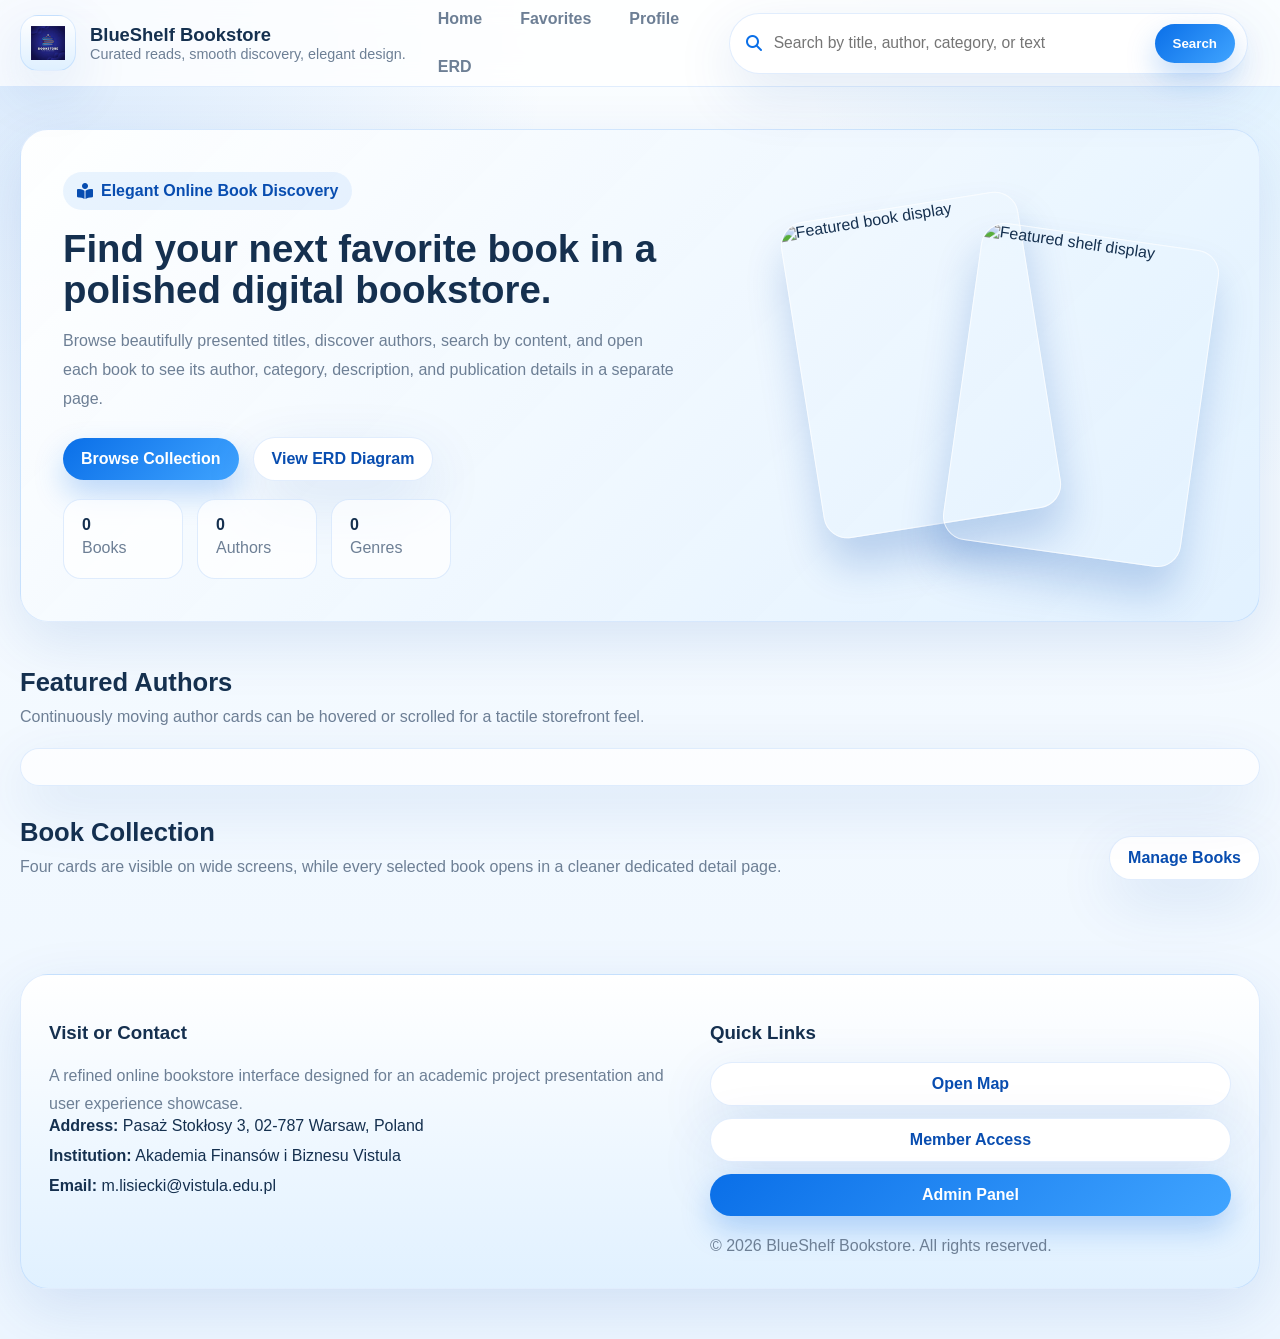
==== commit ef3b12d9: "Add files via upload" ====
--- a/index.html
+++ b/index.html
@@ -1,268 +1,159 @@
 <!DOCTYPE html>
-<!-- Bu sətr HTML5 sənəd növünü bildirir. Brauzerə deyir ki, bu fayl müasir HTML standartı ilə oxunmalıdır. -->
 <html lang="en">
-<!-- Bu sətr HTML sənədinin başlanğıcıdır. lang="en" saytdakı əsas mətnin ingilis dilində olduğunu göstərir. -->
 <head>
-  <!-- Bu hissə head bölməsinin başlanğıcıdır. Burada görünməyən, amma sayt üçün vacib olan meta, başlıq və fayl bağlantıları yerləşir. -->
-  <meta charset="UTF-8" />
-  <!-- Bu meta teqi simvol kodlaşdırmasını UTF-8 edir. Bunun sayəsində ingilis dili ilə yanaşı digər simvollar da düzgün görünür. -->
-  <meta name="viewport" content="width=device-width, initial-scale=1.0" />
-  <!-- Bu meta teqi mobil cihazlarda səhifənin düzgün ölçülməsini təmin edir. Responsive dizayn üçün vacibdir. -->
-  <title>BookVerse | Online Book Store</title>
-  <!-- Bu title brauzerin yuxarı hissəsində və tab üzərində görünən səhifə adıdır. -->
-  <link rel="preconnect" href="https://fonts.googleapis.com" />
-  <!-- Bu sətr Google Fonts serverinə əvvəlcədən bağlantı yaradır. Məqsəd şriftlərin daha sürətli yüklənməsidir. -->
-  <link rel="preconnect" href="https://fonts.gstatic.com" crossorigin />
-  <!-- Bu sətr şrift fayllarının gəldiyi başqa serverə də öncədən bağlantı yaradır. crossorigin atributu xarici resurs icazəsi üçündür. -->
-  <link href="https://fonts.googleapis.com/css2?family=Inter:wght@400;500;600;700;800&display=swap" rel="stylesheet" />
-  <!-- Bu link Inter şriftini layihəyə əlavə edir. Dizaynın daha müasir görünməsi üçün istifadə olunur. -->
-  <link rel="stylesheet" href="style.css" />
-  <!-- Bu sətr xarici CSS faylını bu HTML sənədinə qoşur. Saytın bütün görünüş qaydaları style.css içindədir. -->
+  <!-- AZ QEYD: HTML sənədinin kodlaşdırmasını UTF-8 edirik ki, mətnlər düzgün görünsün. -->
+  <meta charset="UTF-8">
+  <!-- AZ QEYD: Mobil və fərqli ekranlarda responsive görünüş üçün viewport əlavə olunur. -->
+  <meta name="viewport" content="width=device-width, initial-scale=1.0">
+  <!-- AZ QEYD: Brauzer başlığında görünəcək səhifə adı. -->
+  <title>BlueShelf Bookstore</title>
+  <!-- AZ QEYD: Font Awesome ikon kitabxanasını qoşuruq. -->
+  <link rel="stylesheet" href="https://cdnjs.cloudflare.com/ajax/libs/font-awesome/6.5.2/css/all.min.css">
+  <!-- AZ QEYD: Əsas stil faylı qoşulur. -->
+  <link rel="stylesheet" href="style.css">
 </head>
-<!-- Bu sətr head hissəsini bağlayır. -->
-<body>
-  <!-- Bu hissə body bölməsidir. İstifadəçinin ekranda gördüyü bütün əsas elementlər burada yerləşir. -->
+<body class="home-page" data-page="home">
+  <!-- AZ QEYD: Saytın yuxarı sabit başlıq hissəsi burada başlayır. -->
+  <header class="site-header">
+    <!-- AZ QEYD: container sinifi məzmunu ortalayır və maksimum en verir. -->
+    <div class="container header-row">
+      <!-- AZ QEYD: Loqo və sayt adı kliklə ana səhifəyə aparır. -->
+      <a class="brand" href="index.html">
+        <!-- AZ QEYD: Loqo şəkli üçün qabıq. -->
+        <div class="brand-badge">
+          <!-- AZ QEYD: GitHub layihəsində /img/logo-book.png faylı istifadə olunur. -->
+          <img src="img/logo-book.png" alt="BlueShelf logo">
+        </div>
+        <!-- AZ QEYD: Sayt adının mətn hissəsi. -->
+        <div class="brand-text">
+          <h1>BlueShelf Bookstore</h1>
+          <span>Curated reads, smooth discovery, elegant design.</span>
+        </div>
+      </a>
 
-  <div class="page-shell">
-    <!-- Bu div bütün səhifəni əhatə edən əsas konteynerdir. Dizaynı hizalamaq və ümumi quruluş vermək üçündür. -->
+      <!-- AZ QEYD: Header-in sağ hissəsində nav, axtarış və auth düymələri yerləşir. -->
+      <div class="header-tools">
+        <!-- AZ QEYD: Ümumi naviqasiya keçidləri. -->
+        <nav class="nav-links">
+          <a class="nav-link" href="index.html">Home</a>
+          <a class="nav-link" href="favorites.html">Favorites</a>
+          <a class="nav-link" href="profile.html">Profile</a>
+          <a class="nav-link" href="diagrams.html">ERD</a>
+        </nav>
 
-    <header class="site-header">
-      <!-- Bu header saytın yuxarı hissəsidir. Adətən logo, menyu və düymələr burada yerləşir. -->
+        <!-- AZ QEYD: Axtarış forması title, author, description üzrə işləyir. -->
+        <form class="search-shell" id="searchForm">
+          <i class="fa-solid fa-magnifying-glass"></i>
+          <input id="searchInput" type="text" placeholder="Search by title, author, category, or text">
+          <button class="btn btn-primary" type="submit">Search</button>
+        </form>
 
-      <div class="brand-area">
-        <!-- Bu div brend hissəsini bir yerdə saxlamaq üçündür. -->
-        <div class="brand-mark">B</div>
-        <!-- Bu div sadə logo rolunu oynayır. Buradakı B hərfi BookVerse brendini simvolizə edir. -->
-        <div>
-          <!-- Bu sadə div logo yazılarını qruplaşdırır. -->
-          <p class="brand-caption">Academic Demo Project</p>
-          <!-- Bu paraqraf kiçik üst yazıdır. Layihənin tədris məqsədli olduğunu göstərir. -->
-          <h1 class="brand-title">BookVerse</h1>
-          <!-- Bu H1 saytın əsas adıdır. SEO və səhifənin əsas başlığı üçün vacibdir. -->
+        <!-- AZ QEYD: Auth düymələri bu boş konteynerə JS ilə yazılır. -->
+        <div id="authActions" class="nav-links"></div>
+      </div>
+    </div>
+  </header>
+
+  <!-- AZ QEYD: Səhifənin əsas məzmunu burada yerləşir. -->
+  <main>
+    
+    <!-- AZ QEYD: Hero bölməsi saytın əsas təqdimat hissəsidir. -->
+    <section class="hero">
+      <div class="container">
+        <div class="hero-shell">
+          <div class="hero-copy">
+            <span class="hero-chip"><i class="fa-solid fa-book-open-reader"></i> Elegant Online Book Discovery</span>
+            <h2>Find your next favorite book in a polished digital bookstore.</h2>
+            <p>Browse beautifully presented titles, discover authors, search by content, and open each book to see its author, category, description, and publication details in a separate page.</p>
+            <div class="hero-actions" style="margin:24px 0 18px;">
+              <a class="btn btn-primary" href="#books">Browse Collection</a>
+              <a class="btn btn-secondary" href="diagrams.html">View ERD Diagram</a>
+            </div>
+            <div class="stats-row">
+              <div class="stat-pill"><strong id="statBooks">0</strong><br><span class="muted">Books</span></div>
+              <div class="stat-pill"><strong id="statAuthors">0</strong><br><span class="muted">Authors</span></div>
+              <div class="stat-pill"><strong id="statCategories">0</strong><br><span class="muted">Genres</span></div>
+            </div>
+          </div>
+          <div class="hero-visual">
+            <div class="hero-stack">
+              <div class="floating-book book-a" style="--tilt:-9deg;">
+                <img src="https://images.unsplash.com/photo-1516979187457-637abb4f9353?auto=format&fit=crop&w=900&q=80" alt="Featured book display">
+              </div>
+              <div class="floating-book book-b" style="--tilt:8deg;">
+                <img src="https://images.unsplash.com/photo-1526243741027-444d633d7365?auto=format&fit=crop&w=900&q=80" alt="Featured shelf display">
+              </div>
+            </div>
+          </div>
         </div>
       </div>
-      <!-- Bu sətr brand-area blokunu bağlayır. -->
+    </section>
 
-      <nav class="top-actions">
-        <!-- Bu nav yuxarı hissədəki idarəetmə düymələrini saxlayır. -->
-        <a class="ghost-link" href="index.html">Home</a>
-        <!-- Bu keçid ana səhifəyə aparır. a teqi link yaratmaq üçündür. href linkin ünvanını göstərir. -->
-        <a class="ghost-link" href="diagrams.html">ERD Diagrams</a>
-        <!-- Bu keçid ERD diaqramlarının olduğu səhifəyə aparır. -->
-        <a class="ghost-link auth-guest" href="login.html">Login</a>
-        <!-- Bu keçid login səhifəsinə aparır. auth-guest sinfi yalnız qonaq istifadəçiyə görünəcək elementlər üçündür. -->
-        <a class="ghost-link auth-guest" href="register.html">Sign Up</a>
-        <!-- Bu keçid qeydiyyat səhifəsinə aparır. -->
-        <button class="solid-button auth-user" id="logoutButton" type="button">Logout</button>
-        <!-- Bu düymə çıxış etmək üçündür. type="button" form göndərməsinin qarşısını alır. -->
-      </nav>
-      <!-- Bu sətr nav hissəsini bağlayır. -->
-    </header>
-    <!-- Bu sətr header hissəsini bağlayır. -->
+    <!-- AZ QEYD: Müəlliflərin hərəkətli lent bölməsi. -->
+    <section class="section">
+      <div class="container">
+        <div class="section-heading">
+          <div>
+            <h3>Featured Authors</h3>
+            <p>Continuously moving author cards can be hovered or scrolled for a tactile storefront feel.</p>
+          </div>
+        </div>
+        <div class="marquee-shell">
+          <div id="authorTrack" class="marquee-track"></div>
+        </div>
+      </div>
+    </section>
 
-    <main>
-      <!-- Bu main səhifənin əsas məzmun sahəsidir. -->
+    <!-- AZ QEYD: Ana kataloq bölməsi. -->
+    <section class="section" id="books">
+      <div class="container">
+        <div class="section-heading">
+          <div>
+            <h3>Book Collection</h3>
+            <p>Four cards are visible on wide screens, while every selected book opens in a cleaner dedicated detail page.</p>
+          </div>
+          <a class="btn btn-secondary" href="admin.html">Manage Books</a>
+        </div>
+        <div id="booksGrid" class="book-grid"></div>
+      </div>
+    </section>
 
-      <section class="hero-section">
-        <!-- Bu section yuxarıdakı təqdimat hissəsidir. İstifadəçinin ilk gördüyü böyük vizual blokdur. -->
+  </main>
 
-        <div class="hero-content">
-          <!-- Bu div hero mətnlərini və düymələri saxlayır. -->
-          <span class="hero-badge">Modern Book Store Interface</span>
-          <!-- Bu span kiçik vurğulu etiketdir. Qısa məlumat göstərir. -->
-          <h2>Discover stories, authors, and genres in one elegant bookstore experience.</h2>
-          <!-- Bu H2 hero hissəsinin əsas cümləsidir. İstifadəçiyə saytın məqsədini izah edir. -->
-          <p>
-            <!-- Bu paraqraf hero bölməsinin açıqlama mətnidir. -->
-            Designed as a simple thesis project with a stylish storefront, working authentication demo,
-            search, category highlights, and clickable book details.
-          </p>
-          <!-- Bu sətr paraqraf mətnini bitirir. -->
+  <!-- AZ QEYD: Saytın alt hissəsi əlaqə və ünvan məlumatını göstərir. -->
+  <footer class="site-footer">
+    <div class="container">
+      <div class="footer-card">
+        <div>
+          <h3>Visit or Contact</h3>
+          <p class="muted">A refined online bookstore interface designed for an academic project presentation and user experience showcase.</p>
+          <div class="contact-list">
+            <div><strong>Address:</strong> Pasaż Stokłosy 3, 02-787 Warsaw, Poland</div>
+            <div><strong>Institution:</strong> Akademia Finansów i Biznesu Vistula</div>
+            <div><strong>Email:</strong> <a href="mailto:m.lisiecki@vistula.edu.pl">m.lisiecki@vistula.edu.pl</a></div>
+          </div>
+        </div>
+        <div>
+          <h3>Quick Links</h3>
+          <div class="contact-list">
+            <a class="btn btn-secondary" href="https://maps.apple.com/place?address=Pasa%C5%BC%20Stok%C5%82osy%203,%2002-787%20Warsaw,%20Poland&coordinate=52.158803,21.034130&name=Akademia%20Finans%C3%B3w%20i%20Biznesu%20Vistula&place-id=I8366BBF6C455E7BC&map=explore" target="_blank" rel="noreferrer">Open Map</a>
+            <a class="btn btn-secondary" href="login.html">Member Access</a>
+            <a class="btn btn-primary" href="admin.html">Admin Panel</a>
+          </div>
+          <p class="muted" style="margin-top:16px;">© <span id="currentYear"></span> BlueShelf Bookstore. All rights reserved.</p>
+        </div>
+      </div>
+    </div>
+  </footer>
 
-          <div class="hero-buttons">
-            <!-- Bu div hero düymələrini yan-yana saxlayır. -->
-            <a class="solid-button" href="#catalog">Browse Books</a>
-            <!-- Bu link səhifə daxilində catalog hissəsinə aparır. #catalog həmin hissənin id dəyəridir. -->
-            <a class="outline-button" href="diagrams.html">View Database Design</a>
-            <!-- Bu link ERD diaqram səhifəsinə aparır. -->
-          </div>
-          <!-- Bu sətr hero-buttons hissəsini bağlayır. -->
-        </div>
-        <!-- Bu sətr hero-content hissəsini bağlayır. -->
+  <!-- AZ QEYD: Özümüzə məxsus toast bildiriş elementi. -->
+  <div class="toast" id="toast"></div>
 
-        <aside class="hero-panel">
-          <!-- Bu aside sağ tərəfdə dekorativ və məlumat xarakterli paneldir. -->
-          <p class="panel-mini-title">Quick Overview</p>
-          <!-- Bu paraqraf panelin kiçik başlığıdır. -->
-          <div class="stats-grid">
-            <!-- Bu div statistik kartları grid formasında düzür. -->
-            <article class="stat-card">
-              <!-- Bu article bir statistik kartdır. -->
-              <strong>12+</strong>
-              <!-- strong mətni qalın göstərir. Burada say vurğulanır. -->
-              <span>Books Displayed</span>
-              <!-- Bu span açıqlayıcı alt yazıdır. -->
-            </article>
-            <!-- Birinci statistik kartın sonudur. -->
-            <article class="stat-card">
-              <strong>6</strong>
-              <span>Main Genres</span>
-            </article>
-            <!-- İkinci statistik kartın sonudur. -->
-            <article class="stat-card">
-              <strong>Demo</strong>
-              <span>Login System</span>
-            </article>
-            <!-- Üçüncü statistik kartın sonudur. -->
-            <article class="stat-card">
-              <strong>ERD</strong>
-              <span>Included</span>
-            </article>
-            <!-- Dördüncü statistik kartın sonudur. -->
-          </div>
-          <!-- Bu sətr stats-grid hissəsini bağlayır. -->
-        </aside>
-        <!-- Bu sətr hero-panel hissəsini bağlayır. -->
-      </section>
-      <!-- Bu sətr hero-section hissəsini bağlayır. -->
-
-      <section class="info-strip">
-        <!-- Bu section qısa üstünlükləri göstərən zolaqdır. -->
-        <div class="info-pill">Search books instantly</div>
-        <!-- Bu div bir xüsusiyyət etiketidir. -->
-        <div class="info-pill">Open book details in modal</div>
-        <!-- Bu div ikinci xüsusiyyət etiketidir. -->
-        <div class="info-pill">Working sign up / login / logout demo</div>
-        <!-- Bu div üçüncü xüsusiyyət etiketidir. -->
-        <div class="info-pill">Elegant thesis-friendly layout</div>
-        <!-- Bu div dördüncü xüsusiyyət etiketidir. -->
-      </section>
-      <!-- Bu sətr info-strip hissəsini bağlayır. -->
-
-      <section class="section-header-block">
-        <!-- Bu section kataloq hissəsinin başlıq sahəsidir. -->
-        <div>
-          <!-- Bu div başlıq və mətn qrupudur. -->
-          <p class="section-kicker">Featured Collection</p>
-          <!-- Bu paraqraf kiçik bölmə etiketi kimidir. -->
-          <h3 id="catalog">Explore Our Book Catalog</h3>
-          <!-- Bu H3 bölmənin başlığıdır. id atributu daxili keçid üçün istifadə olunur. -->
-        </div>
-        <!-- Bu daxili div bağlanır. -->
-        <label class="search-box" for="searchInput">
-          <!-- Bu label axtarış sahəsini bir blok kimi birləşdirir. for="searchInput" input ilə əlaqə yaradır. -->
-          <span>Search</span>
-          <!-- Bu span input üçün görünən qısa başlıqdır. -->
-          <input id="searchInput" type="search" placeholder="Search by title, author, or genre" />
-          <!-- Bu input istifadəçinin axtarış sözü yazdığı sahədir. type="search" axtarış məqsədli input deməkdir. -->
-        </label>
-        <!-- search-box bağlanır. -->
-      </section>
-      <!-- Bu sətr section-header-block hissəsini bağlayır. -->
-
-      <section class="genre-row">
-        <!-- Bu section janr kartlarını göstərir. Vizual olaraq kitab mağazası hissini gücləndirir. -->
-        <article class="genre-card">
-          <span>Fantasy</span>
-          <small>Magic, adventure, imagination</small>
-        </article>
-        <article class="genre-card">
-          <span>Classic</span>
-          <small>Timeless literature and culture</small>
-        </article>
-        <article class="genre-card">
-          <span>Science Fiction</span>
-          <small>Future worlds and technology</small>
-        </article>
-        <article class="genre-card">
-          <span>Mystery</span>
-          <small>Secrets, clues, and suspense</small>
-        </article>
-      </section>
-      <!-- Bu sətr genre-row hissəsini bağlayır. -->
-
-      <section class="book-grid" id="bookGrid">
-        <!-- Bu section JavaScript ilə doldurulan kitab kartları üçün konteynerdir. id="bookGrid" JS tərəfindən seçilmək üçündür. -->
-      </section>
-      <!-- Bu sətr boş kataloq konteynerini bağlayır. -->
-
-      <section class="cta-panel">
-        <!-- Bu section aşağıdakı çağırış hissəsidir. -->
-        <div>
-          <!-- Bu div CTA mətnlərini saxlayır. -->
-          <p class="section-kicker">User Access</p>
-          <!-- Bu paraqraf kiçik başlıq rolunu oynayır. -->
-          <h3>Create an account and save your bookstore identity.</h3>
-          <!-- Bu H3 CTA başlığıdır. -->
-          <p class="cta-text">
-            This demo stores user information in the browser using localStorage to simulate a simple
-            front-end authentication flow for academic presentation purposes.
-          </p>
-          <!-- Bu paraqraf sistemin demo məntiqini qısa izah edir. -->
-        </div>
-        <!-- Bu daxili div bağlanır. -->
-        <div class="cta-buttons">
-          <!-- Bu div CTA düymələrini saxlayır. -->
-          <a class="solid-button auth-guest" href="register.html">Create Account</a>
-          <!-- Bu düymə qonaq istifadəçi üçün qeydiyyat səhifəsinə aparır. -->
-          <a class="outline-button auth-guest" href="login.html">Go to Login</a>
-          <!-- Bu düymə qonaq istifadəçi üçün login səhifəsinə aparır. -->
-          <button class="solid-button auth-user" type="button" id="secondLogoutButton">Logout Now</button>
-          <!-- Bu düymə daxil olmuş istifadəçi üçün əlavə çıxış düyməsidir. -->
-        </div>
-        <!-- Bu sətr cta-buttons hissəsini bağlayır. -->
-      </section>
-      <!-- Bu sətr cta-panel hissəsini bağlayır. -->
-    </main>
-    <!-- Bu sətr main hissəsini bağlayır. -->
-
-    <footer class="site-footer">
-      <!-- Bu footer saytın alt hissəsidir. -->
-      <p>© 2026 BookVerse. Designed for thesis presentation demo.</p>
-      <!-- Bu paraqraf müəlliflik və layihə xarakteri haqqında qısa qeyd verir. -->
-    </footer>
-    <!-- Footer bağlanır. -->
-  </div>
-  <!-- page-shell bağlanır. -->
-
-  <div class="modal-overlay" id="bookModal">
-    <!-- Bu div kitab detalları üçün qaranlıq fonlu modal örtüyüdür. id ilə JS bunu açıb bağlayır. -->
-    <div class="modal-card">
-      <!-- Bu div modalın əsas ağ kart hissəsidir. -->
-      <button class="close-button" id="closeModalButton" type="button">×</button>
-      <!-- Bu düymə modalı bağlamaq üçündür. × simvolu bağlama işarəsidir. -->
-      <div class="modal-cover" id="modalCover"></div>
-      <!-- Bu div seçilmiş kitabın rəngli cover sahəsini göstərir. -->
-      <h3 id="modalTitle">Book Title</h3>
-      <!-- Bu H3 seçilmiş kitabın başlığını göstərir. -->
-      <p class="modal-author" id="modalAuthor">by Author Name</p>
-      <!-- Bu paraqraf müəllif adını göstərir. -->
-      <div class="modal-meta">
-        <!-- Bu div janr və il kimi kiçik məlumatları saxlayır. -->
-        <span id="modalGenre">Genre</span>
-        <!-- Bu span janr məlumatını göstərir. -->
-        <span id="modalYear">Year</span>
-        <!-- Bu span il məlumatını göstərir. -->
-      </div>
-      <!-- modal-meta bağlanır. -->
-      <p class="modal-description" id="modalDescription"></p>
-      <!-- Bu paraqraf kitabın nə haqqında olduğunu göstərir. -->
-      <div class="author-box">
-        <!-- Bu div müəllif haqqında ayrıca qutu yaradır. -->
-        <h4>About the Author</h4>
-        <!-- Bu H4 müəllif bölməsinin başlığıdır. -->
-        <p id="modalAuthorBio"></p>
-        <!-- Bu paraqraf müəllif bioqrafiyasını göstərir. -->
-      </div>
-      <!-- author-box bağlanır. -->
-    </div>
-    <!-- modal-card bağlanır. -->
-  </div>
-  <!-- modal-overlay bağlanır. -->
-
+  <!-- AZ QEYD: Supabase JavaScript kitabxanasını qoşuruq. -->
+  <script src="https://cdn.jsdelivr.net/npm/@supabase/supabase-js@2"></script>
+  <!-- AZ QEYD: Supabase bağlantı parametrlərini saxlayan fayl. -->
+  <script src="js/supabase-config.js"></script>
+  <!-- AZ QEYD: Əsas funksionallıq faylı. -->
   <script src="app.js"></script>
-  <!-- Bu script teqi JavaScript faylını səhifəyə qoşur. İnteraktivlik və işləmə məntiqi app.js içindədir. -->
 </body>
-<!-- Body hissəsi bağlanır. -->
-</html>
-<!-- HTML sənədi tam bağlanır. -->
+</html>
--- a/style.css
+++ b/style.css
@@ -1,925 +1,785 @@
-/* Bu sətir bütün fayl üçün Azərbaycan dilində geniş izahlı CSS qeydlərinin başladığını göstərir. */
-
-/* :root selektoru bütün sənəd üçün ümumi dəyişənlər təyin etmək üçündür. */
+
+/* ========================================================= */
+/* AZ QEYD: Bu fayl saytın bütün görünüşünü idarə edir.      */
+/* AZ QEYD: Buradakı hər sinif və seçimçi HTML elementlərinə  */
+/* AZ QEYD: rəng, ölçü, boşluq, animasiya və düzülüş verir.   */
+/* ========================================================= */
+
+/* AZ QEYD: :root ümumi dəyişənlər üçündür. */
+/* AZ QEYD: Burada əsas rəngləri bir dəfə yazırıq, sonra hər yerdə çağırırıq. */
 :root {
-  /* --bg-color dəyişəni əsas fon rəngini saxlayır. */
-  --bg-color: #f5f1ea;
-  /* --surface-color dəyişəni kartların və ağ sahələrin rəngini saxlayır. */
-  --surface-color: rgba(255, 255, 255, 0.82);
-  /* --surface-strong dəyişəni daha dolu və aydın fon üçündür. */
-  --surface-strong: #ffffff;
-  /* --text-color dəyişəni əsas mətn rəngidir. */
-  --text-color: #1f1a17;
-  /* --muted-color dəyişəni ikinci dərəcəli, daha sakit mətnlər üçündür. */
-  --muted-color: #72675f;
-  /* --primary-color dəyişəni əsas vurğu rəngidir. */
-  --primary-color: #6a3d22;
-  /* --primary-soft dəyişəni primary rəngin yumşaq tonudur. */
-  --primary-soft: #a66a43;
-  /* --gold-color dəyişəni dekorativ qızılı rəng üçündür. */
-  --gold-color: #d6a04a;
-  /* --border-color dəyişəni incə sərhəd xətləri üçündür. */
-  --border-color: rgba(106, 61, 34, 0.12);
-  /* --shadow-soft dəyişəni yumşaq kölgə effekti verir. */
-  --shadow-soft: 0 16px 40px rgba(55, 35, 18, 0.12);
-  /* --shadow-card dəyişəni kartlar üçün ayrıca kölgə dəyəridir. */
-  --shadow-card: 0 12px 24px rgba(68, 42, 24, 0.08);
-  /* --radius-xl dəyişəni böyük radius dəyəridir. */
-  --radius-xl: 28px;
-  /* --radius-lg dəyişəni orta radius dəyəridir. */
-  --radius-lg: 20px;
-  /* --radius-md dəyişəni kiçik radius dəyəridir. */
-  --radius-md: 14px;
-}
-
-/* Ulduz selektoru bütün elementlərə təsir edir. */
+  --primary: #0a6fe8; /* AZ QEYD: Əsas mavi rəng. */
+  --primary-dark: #084db0; /* AZ QEYD: Tünd mavi ton. */
+  --primary-soft: #dff0ff; /* AZ QEYD: Açıq mavi fon tonlarından biri. */
+  --sky: #f4faff; /* AZ QEYD: Çox açıq mavi-ağ arxa fon. */
+  --white: #ffffff; /* AZ QEYD: Ağ rəng. */
+  --text: #15304f; /* AZ QEYD: Oxunaqlı əsas mətn rəngi. */
+  --muted: #6d7f95; /* AZ QEYD: Köməkçi açıq mətn rəngi. */
+  --line: rgba(10, 111, 232, 0.12); /* AZ QEYD: Xətt və çərçivə üçün şəffaf mavi. */
+  --shadow: 0 20px 60px rgba(9, 77, 176, 0.12); /* AZ QEYD: Kart kölgəsi. */
+  --radius-xl: 28px; /* AZ QEYD: Böyük radius. */
+  --radius-lg: 22px; /* AZ QEYD: Orta radius. */
+  --radius-md: 16px; /* AZ QEYD: Kiçik radius. */
+  --container: 1240px; /* AZ QEYD: Məzmunun maksimum eni. */
+}
+
+/* AZ QEYD: Bütün elementlərdə qutu hesablamasını sabitləşdirir. */
 * {
-  /* box-sizing: border-box eni və hündürlüyü hesablarkən padding və border daxil etməyə kömək edir. */
-  box-sizing: border-box;
-  /* margin: 0 bütün elementlərin standart boşluğunu sıfırlayır. */
-  margin: 0;
-  /* padding: 0 bütün elementlərin standart iç boşluğunu sıfırlayır. */
-  padding: 0;
-}
-
-/* html selektoru bütün sənədin əsas struktur elementinə aiddir. */
+  box-sizing: border-box; /* AZ QEYD: Padding və border eni ümumi enə daxil edilir. */
+}
+
+/* AZ QEYD: html hissəsi yumşaq sürüşmə üçün istifadə olunur. */
 html {
-  /* scroll-behavior: smooth səhifədaxili keçidlərin yumşaq animasiya ilə olmasını təmin edir. */
-  scroll-behavior: smooth;
-}
-
-/* body selektoru görünən əsas səhifə sahəsinə stil verir. */
+  scroll-behavior: smooth; /* AZ QEYD: Anchor keçidləri yumşaq hərəkət edir. */
+}
+
+/* AZ QEYD: body səhifənin əsas görünüşünü qurur. */
 body {
-  /* min-height tam ekran boyu hündürlük verir. */
-  min-height: 100vh;
-  /* font-family əsas şrift ailəsini təyin edir. */
-  font-family: "Inter", sans-serif;
-  /* background fonu bir neçə gradient ilə kitab mağazası hissi yaratmaq üçün qurulur. */
+  margin: 0; /* AZ QEYD: Brauzerin standart kənar boşluğunu silir. */
+  font-family: "Segoe UI", Arial, sans-serif; /* AZ QEYD: Oxunaqlı şrift ailəsi. */
   background:
-    radial-gradient(circle at top left, rgba(214, 160, 74, 0.20), transparent 32%),
-    radial-gradient(circle at top right, rgba(166, 106, 67, 0.16), transparent 28%),
-    linear-gradient(135deg, #f8f4ee 0%, #efe3d3 50%, #f8f3ec 100%);
-  /* color əsas mətn rəngini müəyyən edir. */
-  color: var(--text-color);
-}
-
-/* a selektoru bütün linklər üçün baza görünüş yaradır. */
+    radial-gradient(circle at top left, rgba(10, 111, 232, 0.14), transparent 30%),
+    radial-gradient(circle at top right, rgba(84, 183, 255, 0.16), transparent 26%),
+    linear-gradient(180deg, #fafdff 0%, #edf6ff 100%); /* AZ QEYD: Canlı mavi-ağ arxa fon. */
+  color: var(--text); /* AZ QEYD: Mətn rəngi. */
+  min-height: 100vh; /* AZ QEYD: Səhifə ən azı ekran boyu olsun. */
+}
+
+/* AZ QEYD: Keçidli UI üçün ümumi görünüş. */
+a,
+button,
+input,
+select,
+textarea {
+  transition: 0.25s ease; /* AZ QEYD: Hover və fokuslar daha yumşaq görünsün. */
+}
+
+/* AZ QEYD: Linklərin standart alt xətlərini silirik. */
 a {
-  /* text-decoration: none alt xətti silir. */
-  text-decoration: none;
-  /* color: inherit linklərin valideyn rəngini götürməsini təmin edir. */
-  color: inherit;
-}
-
-/* button, input selektoru form elementlərində eyni şriftin istifadəsi üçündür. */
-button,
-input {
-  /* font: inherit valideyn elementin şrift parametrlərini götürür. */
-  font: inherit;
-}
-
-/* img selektoru bütün şəkillərin responsive görünməsi üçündür. */
+  color: inherit; /* AZ QEYD: Link mətni valideyn rəngini götürür. */
+  text-decoration: none; /* AZ QEYD: Alt xətt silinir. */
+}
+
+/* AZ QEYD: Şəkillər daşmasın. */
 img {
-  /* max-width şəkilin öz konteynerindən böyük olmamasını təmin edir. */
-  max-width: 100%;
-  /* display: block alt hissədə yaranan boşluğu aradan qaldırır. */
-  display: block;
-}
-
-/* .page-shell bütün səhifə məzmununu ortalayır və maksimum en verir. */
-.page-shell {
-  /* width konteyneri tam enə yayır. */
-  width: min(1200px, calc(100% - 40px));
-  /* margin yuxarı-aşağı 28px, sağ-sol auto ilə ortalama edir. */
-  margin: 28px auto;
-}
-
-/* .site-header yuxarı hissə üçündür. */
+  max-width: 100%; /* AZ QEYD: Konteynerdən böyük olmasın. */
+  display: block; /* AZ QEYD: Alt boşluqları sabitləşdirir. */
+}
+
+/* AZ QEYD: Ümumi konteyner sinifi. */
+.container {
+  width: min(100% - 32px, var(--container)); /* AZ QEYD: Kiçik ekranlarda yan boşluq saxlayır. */
+  margin: 0 auto; /* AZ QEYD: Ortalayır. */
+}
+
+/* AZ QEYD: Saytın üst başlıq hissəsi. */
 .site-header {
-  /* display: flex elementləri üfüqi düzür. */
-  display: flex;
-  /* align-items: center şaquli ortalama edir. */
-  align-items: center;
-  /* justify-content: space-between iki tərəfə ayırır. */
-  justify-content: space-between;
-  /* gap elementlər arasında boşluq yaradır. */
-  gap: 20px;
-  /* padding header içi boşluq verir. */
-  padding: 20px 24px;
-  /* background şəffaf-ağ səth yaradır. */
-  background: var(--surface-color);
-  /* backdrop-filter fonu blur edərək glass effekt yaradır. */
-  backdrop-filter: blur(18px);
-  /* border incə xətt verir. */
-  border: 1px solid var(--border-color);
-  /* border-radius yumru künclər verir. */
-  border-radius: var(--radius-xl);
-  /* box-shadow kölgə əlavə edir. */
-  box-shadow: var(--shadow-soft);
-}
-
-/* .compact-header bəzi səhifələrdə daha az alt boşluq üçün istifadə olunur. */
-.compact-header {
-  /* margin-bottom header ilə alt hissə arasında boşluq yaradır. */
-  margin-bottom: 26px;
-}
-
-/* .brand-area logo və yazıların yan-yana düzülməsi üçündür. */
-.brand-area {
-  display: flex;
-  align-items: center;
-  gap: 14px;
-}
-
-/* .brand-mark sadə dairəvi logo görünüşü yaradır. */
-.brand-mark {
-  width: 56px;
-  height: 56px;
-  display: grid;
-  place-items: center;
-  border-radius: 18px;
-  background: linear-gradient(135deg, var(--primary-color), #3f2414);
-  color: #ffffff;
-  font-size: 1.4rem;
-  font-weight: 800;
-  box-shadow: 0 10px 24px rgba(106, 61, 34, 0.30);
-}
-
-/* .brand-caption kiçik üst yazıdır. */
-.brand-caption {
-  font-size: 0.78rem;
-  letter-spacing: 0.10em;
-  text-transform: uppercase;
-  color: var(--muted-color);
-  margin-bottom: 4px;
-}
-
-/* .brand-title əsas logo yazısıdır. */
-.brand-title {
-  font-size: 1.55rem;
-  font-weight: 800;
-}
-
-/* .top-actions düymələri hizalayır. */
-.top-actions {
-  display: flex;
-  align-items: center;
-  flex-wrap: wrap;
-  gap: 10px;
-}
-
-/* .ghost-link şəffaf düymə görünüşlü linkdir. */
-.ghost-link {
-  padding: 12px 16px;
-  border-radius: 999px;
-  border: 1px solid var(--border-color);
-  background: rgba(255, 255, 255, 0.58);
-  color: var(--text-color);
-  font-weight: 600;
-  transition: transform 0.25s ease, background 0.25s ease;
-}
-
-/* Hover zamanı yüngül hərəkət effekti verir. */
-.ghost-link:hover {
-  transform: translateY(-2px);
-  background: rgba(255, 255, 255, 0.92);
-}
-
-/* .solid-button əsas dolu düymə stilidir. */
-.solid-button {
-  border: none;
-  cursor: pointer;
-  padding: 14px 20px;
-  border-radius: 999px;
-  background: linear-gradient(135deg, var(--primary-soft), var(--primary-color));
-  color: #ffffff;
-  font-weight: 700;
-  box-shadow: 0 12px 22px rgba(106, 61, 34, 0.24);
-  transition: transform 0.25s ease, box-shadow 0.25s ease;
-}
-
-/* Solid düymənin hover effekti. */
-.solid-button:hover {
-  transform: translateY(-2px);
-  box-shadow: 0 16px 28px rgba(106, 61, 34, 0.30);
-}
-
-/* .outline-button xəttli ikinci tip düymədir. */
-.outline-button {
-  display: inline-flex;
-  align-items: center;
-  justify-content: center;
-  padding: 14px 20px;
-  border-radius: 999px;
-  border: 1.5px solid rgba(106, 61, 34, 0.22);
-  background: rgba(255, 255, 255, 0.55);
-  color: var(--primary-color);
-  font-weight: 700;
-  transition: transform 0.25s ease, background 0.25s ease;
-}
-
-/* Outline düymənin hover effekti. */
-.outline-button:hover {
-  transform: translateY(-2px);
-  background: rgba(255, 255, 255, 0.9);
-}
-
-/* main daxilindəki section-lara ümumi alt boşluq verilir. */
-main section {
-  margin-bottom: 26px;
-}
-
-/* .hero-section böyük təqdimat blokudur. */
-.hero-section {
-  display: grid;
-  grid-template-columns: 1.3fr 0.9fr;
-  gap: 22px;
-  align-items: stretch;
-  margin-top: 26px;
-}
-
-/* .hero-content mətn sahəsini stilizə edir. */
-.hero-content {
-  padding: 42px;
-  border-radius: 34px;
-  background:
-    linear-gradient(135deg, rgba(255, 255, 255, 0.92), rgba(255, 248, 239, 0.78)),
-    linear-gradient(135deg, rgba(166, 106, 67, 0.08), rgba(214, 160, 74, 0.12));
-  border: 1px solid var(--border-color);
-  box-shadow: var(--shadow-soft);
-}
-
-/* .hero-badge kiçik vurğulu etiket yaradır. */
-.hero-badge {
-  display: inline-flex;
-  padding: 10px 14px;
-  border-radius: 999px;
-  background: rgba(214, 160, 74, 0.18);
-  color: var(--primary-color);
-  font-size: 0.82rem;
-  font-weight: 800;
-  letter-spacing: 0.06em;
-  text-transform: uppercase;
-  margin-bottom: 16px;
-}
-
-/* Hero başlığı üçün stil. */
-.hero-content h2 {
-  font-size: clamp(2rem, 4vw, 3.5rem);
-  line-height: 1.08;
-  max-width: 12ch;
-  margin-bottom: 18px;
-}
-
-/* Hero paraqrafı üçün stil. */
-.hero-content p {
-  color: var(--muted-color);
-  max-width: 60ch;
-  font-size: 1rem;
-  line-height: 1.75;
-}
-
-/* Hero düymə qrupu. */
-.hero-buttons {
-  display: flex;
-  flex-wrap: wrap;
-  gap: 14px;
-  margin-top: 24px;
-}
-
-/* .hero-panel sağ tərəf panelidir. */
-.hero-panel {
-  padding: 26px;
-  border-radius: 34px;
-  background: linear-gradient(160deg, #442919, #6a3d22 55%, #8e5736 100%);
-  color: #ffffff;
-  box-shadow: var(--shadow-soft);
-}
-
-/* Panel içində kiçik başlıq. */
-.panel-mini-title {
-  opacity: 0.8;
-  text-transform: uppercase;
-  letter-spacing: 0.12em;
-  margin-bottom: 18px;
-  font-size: 0.78rem;
-}
-
-/* Statistik grid. */
-.stats-grid {
-  display: grid;
-  grid-template-columns: repeat(2, 1fr);
-  gap: 14px;
-}
-
-/* Hər bir statistik kart. */
-.stat-card {
-  padding: 18px;
-  border-radius: 22px;
-  background: rgba(255, 255, 255, 0.10);
-  border: 1px solid rgba(255, 255, 255, 0.10);
-  min-height: 118px;
-  display: flex;
-  flex-direction: column;
-  justify-content: space-between;
-}
-
-/* Statistik sayın görünüşü. */
-.stat-card strong {
-  font-size: 1.8rem;
-}
-
-/* Statistik izahı üçün stil. */
-.stat-card span {
-  color: rgba(255, 255, 255, 0.8);
-}
-
-/* .info-strip xüsusiyyət zolağıdır. */
-.info-strip {
-  display: flex;
-  flex-wrap: wrap;
-  gap: 12px;
-}
-
-/* .info-pill kiçik pill görünüşüdür. */
-.info-pill {
-  padding: 13px 16px;
-  border-radius: 999px;
-  background: rgba(255, 255, 255, 0.75);
-  border: 1px solid var(--border-color);
-  box-shadow: var(--shadow-card);
-  color: var(--primary-color);
-  font-weight: 600;
-}
-
-/* Bölmə başlığı üçün ümumi blok. */
-.section-header-block {
-  display: flex;
-  justify-content: space-between;
-  align-items: end;
-  gap: 20px;
-  padding: 12px 2px;
-}
-
-/* Kiçik bölmə başlıq etiketi. */
-.section-kicker {
-  color: var(--primary-soft);
-  text-transform: uppercase;
-  letter-spacing: 0.14em;
-  font-size: 0.78rem;
-  font-weight: 800;
-  margin-bottom: 8px;
-}
-
-/* Bölmə başlığı üçün H3. */
-.section-header-block h3,
-.cta-panel h3,
-.diagram-hero h2 {
-  font-size: clamp(1.7rem, 3vw, 2.5rem);
-}
-
-/* .search-box axtarış hissəsini blok şəklində göstərir. */
-.search-box {
-  min-width: min(100%, 360px);
-  display: flex;
-  flex-direction: column;
-  gap: 8px;
-  color: var(--muted-color);
-  font-weight: 600;
-}
-
-/* Axtarış inputunun görünüşü. */
-.search-box input {
-  border: 1px solid var(--border-color);
-  background: rgba(255, 255, 255, 0.86);
-  border-radius: 16px;
-  padding: 16px 18px;
-  outline: none;
-  transition: border-color 0.25s ease, box-shadow 0.25s ease;
-}
-
-/* Axtarış inputu fokus olanda görünüşü dəyişir. */
-.search-box input:focus {
-  border-color: rgba(106, 61, 34, 0.35);
-  box-shadow: 0 0 0 4px rgba(106, 61, 34, 0.08);
-}
-
-/* Janr kartları üçün sətir. */
-.genre-row {
-  display: grid;
-  grid-template-columns: repeat(4, 1fr);
-  gap: 16px;
-}
-
-/* Hər bir janr kartı. */
-.genre-card {
-  padding: 20px;
-  border-radius: 22px;
-  background: rgba(255, 255, 255, 0.78);
-  border: 1px solid var(--border-color);
-  box-shadow: var(--shadow-card);
-}
-
-/* Janr kartındakı əsas mətn. */
-.genre-card span {
-  display: block;
-  font-weight: 800;
-  margin-bottom: 8px;
-}
-
-/* Janr kartındakı kiçik izah. */
-.genre-card small {
-  color: var(--muted-color);
-  line-height: 1.5;
-}
-
-/* .book-grid kitab kartları üçün grid sahəsidir. */
+  position: sticky; /* AZ QEYD: Yuxarıda yapışqan qalsın. */
+  top: 0; /* AZ QEYD: Tam yuxarıda dayansın. */
+  z-index: 50; /* AZ QEYD: Digər elementlərin üstündə görünsün. */
+  backdrop-filter: blur(14px); /* AZ QEYD: Arxa fonu şüşə effekti ilə yumşaldır. */
+  background: rgba(255, 255, 255, 0.8); /* AZ QEYD: Şəffaf ağ başlıq fonu. */
+  border-bottom: 1px solid var(--line); /* AZ QEYD: Nazik alt xətt. */
+}
+
+/* AZ QEYD: Header iç düzülüşü. */
+.header-row {
+  display: flex; /* AZ QEYD: Elementləri üfüqi düzür. */
+  align-items: center; /* AZ QEYD: Şaquli ortalayır. */
+  justify-content: space-between; /* AZ QEYD: Sol və sağ tərəfi ayırır. */
+  gap: 18px; /* AZ QEYD: Aralıq verir. */
+  min-height: 82px; /* AZ QEYD: Header hündürlüyü. */
+}
+
+/* AZ QEYD: Logo və sayt adı hissəsi. */
+.brand {
+  display: flex; /* AZ QEYD: Logo ilə adı yanaşı göstərir. */
+  align-items: center; /* AZ QEYD: Şaquli mərkəz. */
+  gap: 14px; /* AZ QEYD: Aradakı boşluq. */
+  flex-shrink: 0; /* AZ QEYD: Kiçilməsin. */
+}
+
+/* AZ QEYD: Logo üçün qabıq. */
+.brand-badge {
+  width: 56px; /* AZ QEYD: Logo blok eni. */
+  height: 56px; /* AZ QEYD: Logo blok hündürlüyü. */
+  padding: 10px; /* AZ QEYD: İç boşluq. */
+  border-radius: 18px; /* AZ QEYD: Yumru künc. */
+  background: linear-gradient(180deg, #ffffff 0%, #dff0ff 100%); /* AZ QEYD: Yumşaq mavi-ağ keçid. */
+  box-shadow: var(--shadow); /* AZ QEYD: Dərinlik effekti. */
+  border: 1px solid var(--line); /* AZ QEYD: Nazik çərçivə. */
+}
+
+/* AZ QEYD: Sayt adı hissəsi. */
+.brand-text h1 {
+  margin: 0; /* AZ QEYD: Default margin silinir. */
+  font-size: 1.15rem; /* AZ QEYD: Başlıq ölçüsü. */
+  line-height: 1.2; /* AZ QEYD: Sətir hündürlüyü. */
+}
+
+/* AZ QEYD: Kiçik köməkçi mətn. */
+.brand-text span {
+  display: block; /* AZ QEYD: Yeni sətrə keçir. */
+  color: var(--muted); /* AZ QEYD: Solğun mətn. */
+  font-size: 0.9rem; /* AZ QEYD: Köməkçi ölçü. */
+}
+
+/* AZ QEYD: Header sağ hissəsi. */
+.header-tools {
+  display: flex; /* AZ QEYD: Üfüqi düzülüş. */
+  align-items: center; /* AZ QEYD: Mərkəzlənmə. */
+  gap: 12px; /* AZ QEYD: Boşluq. */
+  flex: 1; /* AZ QEYD: Qalan eni tutsun. */
+  justify-content: flex-end; /* AZ QEYD: Sağa yığ. */
+}
+
+/* AZ QEYD: Axtarış forması. */
+.search-shell {
+  display: flex; /* AZ QEYD: İkon, input və düyməni yan-yana düzür. */
+  align-items: center; /* AZ QEYD: Şaquli mərkəz. */
+  gap: 10px; /* AZ QEYD: Aralıq. */
+  min-width: 320px; /* AZ QEYD: Çox kiçilməsin. */
+  width: min(100%, 600px); /* AZ QEYD: Böyük ekranlarda maksimum eni saxlayır. */
+  background: var(--white); /* AZ QEYD: Ağ fon. */
+  border: 1px solid var(--line); /* AZ QEYD: Nazik kontur. */
+  border-radius: 999px; /* AZ QEYD: Tam yumru kapsul forma. */
+  padding: 10px 12px 10px 16px; /* AZ QEYD: İç boşluqlar. */
+  box-shadow: var(--shadow); /* AZ QEYD: Kölgə. */
+}
+
+/* AZ QEYD: Axtarış ikon sahəsi. */
+.search-shell i {
+  color: var(--primary); /* AZ QEYD: Mavi ikon rəngi. */
+}
+
+/* AZ QEYD: Axtarış input-u. */
+.search-shell input {
+  border: none; /* AZ QEYD: Standart çərçivə silinir. */
+  outline: none; /* AZ QEYD: Klik zamanı sərt çərçivə silinir. */
+  font-size: 0.98rem; /* AZ QEYD: Mətn ölçüsü. */
+  width: 100%; /* AZ QEYD: Boş qalan sahəni doldurur. */
+  background: transparent; /* AZ QEYD: Şəffaf fon. */
+  color: var(--text); /* AZ QEYD: Mətn rəngi. */
+}
+
+/* AZ QEYD: Ümumi düymə görünüşü. */
+.btn {
+  border: none; /* AZ QEYD: Standart border silinir. */
+  cursor: pointer; /* AZ QEYD: Klik edilə bildiyini göstərir. */
+  border-radius: 999px; /* AZ QEYD: Yumru forma. */
+  padding: 12px 18px; /* AZ QEYD: İç boşluq. */
+  font-weight: 700; /* AZ QEYD: Qalın mətn. */
+  display: inline-flex; /* AZ QEYD: İkon və mətn yanaşı olsun. */
+  align-items: center; /* AZ QEYD: Mərkəzlənmə. */
+  justify-content: center; /* AZ QEYD: Ortala. */
+  gap: 8px; /* AZ QEYD: İkon və mətn arası. */
+}
+
+/* AZ QEYD: Əsas düymə. */
+.btn-primary {
+  background: linear-gradient(135deg, var(--primary) 0%, #40a4ff 100%); /* AZ QEYD: Mavi keçidli fon. */
+  color: var(--white); /* AZ QEYD: Ağ mətn. */
+  box-shadow: 0 14px 30px rgba(10, 111, 232, 0.26); /* AZ QEYD: Güclü parlaq kölgə. */
+}
+
+/* AZ QEYD: Hover effekti. */
+.btn-primary:hover,
+.btn-secondary:hover,
+.btn-ghost:hover,
+.book-card:hover,
+.author-card:hover,
+.panel:hover {
+  transform: translateY(-2px); /* AZ QEYD: Yüngül yuxarı qalxma. */
+}
+
+/* AZ QEYD: İkinci düymə. */
+.btn-secondary {
+  background: var(--white); /* AZ QEYD: Ağ fon. */
+  color: var(--primary-dark); /* AZ QEYD: Tünd mavi mətn. */
+  border: 1px solid var(--line); /* AZ QEYD: Çərçivə. */
+  box-shadow: var(--shadow); /* AZ QEYD: Kölgə. */
+}
+
+/* AZ QEYD: Xəyal düymə. */
+.btn-ghost {
+  background: rgba(255, 255, 255, 0.65); /* AZ QEYD: Şəffaf-ağ fon. */
+  color: var(--text); /* AZ QEYD: Mətn rəngi. */
+  border: 1px solid var(--line); /* AZ QEYD: Nazik xətt. */
+}
+
+/* AZ QEYD: Yuxarı naviqasiya linkləri. */
+.nav-links {
+  display: flex; /* AZ QEYD: Yanaşı düzülüş. */
+  align-items: center; /* AZ QEYD: Mərkəzlənmə. */
+  gap: 10px; /* AZ QEYD: Boşluq. */
+  flex-wrap: wrap; /* AZ QEYD: Kiçik ekranlarda aşağı düşə bilər. */
+}
+
+/* AZ QEYD: Naviqasiya link kapsulu. */
+.nav-link {
+  padding: 10px 14px; /* AZ QEYD: İç boşluq. */
+  border-radius: 999px; /* AZ QEYD: Yumru forma. */
+  color: var(--muted); /* AZ QEYD: Solğun mətn. */
+  font-weight: 600; /* AZ QEYD: Oxunaqlı qalınlıq. */
+}
+
+/* AZ QEYD: Aktiv və hover link görünüşü. */
+.nav-link:hover,
+.nav-link.active {
+  background: rgba(10, 111, 232, 0.09); /* AZ QEYD: Açıq mavi fon. */
+  color: var(--primary-dark); /* AZ QEYD: Mətn daha qabarıq olur. */
+}
+
+/* AZ QEYD: Hero hissəsi. */
+.hero {
+  padding: 42px 0 22px; /* AZ QEYD: Yuxarı və aşağı boşluq. */
+}
+
+/* AZ QEYD: Hero iç kartı. */
+.hero-shell {
+  display: grid; /* AZ QEYD: İki sütunlu quruluş. */
+  grid-template-columns: 1.15fr 0.85fr; /* AZ QEYD: Sol hissə daha genişdir. */
+  gap: 26px; /* AZ QEYD: Sütunlar arası boşluq. */
+  align-items: center; /* AZ QEYD: Mərkəzlənmə. */
+  background: linear-gradient(135deg, rgba(255,255,255,0.97), rgba(223,240,255,0.92)); /* AZ QEYD: Parlaq fon. */
+  border: 1px solid var(--line); /* AZ QEYD: Kontur. */
+  border-radius: var(--radius-xl); /* AZ QEYD: Yumru künc. */
+  box-shadow: var(--shadow); /* AZ QEYD: Kölgə. */
+  overflow: hidden; /* AZ QEYD: Daxili elementlər kənara daşmasın. */
+}
+
+/* AZ QEYD: Sol hero mətn hissəsi. */
+.hero-copy {
+  padding: 42px; /* AZ QEYD: İç boşluq. */
+}
+
+/* AZ QEYD: Hero balaca etiket. */
+.hero-chip {
+  display: inline-flex; /* AZ QEYD: İç məzmun qədər yer tutur. */
+  align-items: center; /* AZ QEYD: Şaquli ortalayır. */
+  gap: 8px; /* AZ QEYD: Aralıq. */
+  padding: 10px 14px; /* AZ QEYD: İç boşluq. */
+  border-radius: 999px; /* AZ QEYD: Kapsul forma. */
+  background: rgba(10, 111, 232, 0.08); /* AZ QEYD: Açıq mavi fon. */
+  color: var(--primary-dark); /* AZ QEYD: Tünd mavi mətn. */
+  font-weight: 700; /* AZ QEYD: Etiket vurğusu. */
+}
+
+/* AZ QEYD: Hero başlıq. */
+.hero-copy h2 {
+  font-size: clamp(2rem, 3vw, 3.3rem); /* AZ QEYD: Ekrana uyğun böyüyən başlıq. */
+  line-height: 1.08; /* AZ QEYD: Yığcam sətir hündürlüyü. */
+  margin: 18px 0 14px; /* AZ QEYD: Boşluqlar. */
+}
+
+/* AZ QEYD: Hero mətn. */
+.hero-copy p {
+  color: var(--muted); /* AZ QEYD: Oxunaqlı köməkçi ton. */
+  line-height: 1.8; /* AZ QEYD: Rahat oxunuş. */
+  font-size: 1rem; /* AZ QEYD: Bədən mətn ölçüsü. */
+}
+
+/* AZ QEYD: Hero alt düymə və statistika qrupu. */
+.hero-actions,
+.stats-row {
+  display: flex; /* AZ QEYD: Üfüqi düzülüş. */
+  align-items: center; /* AZ QEYD: Mərkəzlənmə. */
+  gap: 14px; /* AZ QEYD: Boşluq. */
+  flex-wrap: wrap; /* AZ QEYD: Kiçik ekranda sətir dəyişə bilər. */
+}
+
+/* AZ QEYD: Statistika kartları. */
+.stat-pill {
+  min-width: 120px; /* AZ QEYD: Minimum en. */
+  padding: 16px 18px; /* AZ QEYD: İç boşluq. */
+  background: rgba(255,255,255,0.7); /* AZ QEYD: Yumşaq ağ fon. */
+  border-radius: 18px; /* AZ QEYD: Yumru künc. */
+  border: 1px solid var(--line); /* AZ QEYD: Kontur. */
+}
+
+/* AZ QEYD: Hero sağ vizual hissə. */
+.hero-visual {
+  position: relative; /* AZ QEYD: Daxili dekorlar üçün əsas koordinat sistemi. */
+  min-height: 460px; /* AZ QEYD: Hündürlük. */
+  padding: 30px; /* AZ QEYD: İç boşluq. */
+  display: flex; /* AZ QEYD: Daxildə ortalamaq üçün. */
+  align-items: center; /* AZ QEYD: Şaquli ortala. */
+  justify-content: center; /* AZ QEYD: Üfüqi ortala. */
+}
+
+/* AZ QEYD: Üst-üstə duran kitab kartları. */
+.hero-stack {
+  position: relative; /* AZ QEYD: Daxili kartların yerləşməsi üçün. */
+  width: min(100%, 400px); /* AZ QEYD: Maksimum vizual eni. */
+  height: 380px; /* AZ QEYD: Sabit görünüş hündürlüyü. */
+}
+
+/* AZ QEYD: Hero dekor kartı. */
+.floating-book {
+  position: absolute; /* AZ QEYD: Üst-üstə sərbəst yerləşir. */
+  width: 240px; /* AZ QEYD: Kart eni. */
+  height: 320px; /* AZ QEYD: Kart boyu. */
+  border-radius: 24px; /* AZ QEYD: Yumru künc. */
+  overflow: hidden; /* AZ QEYD: İç şəkil kənara çıxmasın. */
+  box-shadow: 0 28px 40px rgba(8, 77, 176, 0.22); /* AZ QEYD: Güclü kölgə. */
+  border: 1px solid rgba(255,255,255,0.7); /* AZ QEYD: Parlaq kontur. */
+  animation: floatCard 5s ease-in-out infinite; /* AZ QEYD: Yüngül yırğalanma. */
+}
+
+/* AZ QEYD: Birinci kartın mövqeyi. */
+.floating-book.book-a {
+  left: 0; /* AZ QEYD: Sol tərəf. */
+  top: 20px; /* AZ QEYD: Yuxarı məsafə. */
+  transform: rotate(-9deg); /* AZ QEYD: Azca sola əyim. */
+}
+
+/* AZ QEYD: İkinci kartın mövqeyi. */
+.floating-book.book-b {
+  right: 0; /* AZ QEYD: Sağ tərəf. */
+  bottom: 10px; /* AZ QEYD: Aşağı məsafə. */
+  transform: rotate(8deg); /* AZ QEYD: Azca sağa əyim. */
+  animation-delay: 0.6s; /* AZ QEYD: Animasiya fərqli zamanda başlasın. */
+}
+
+/* AZ QEYD: Ümumi bölmə stilı. */
+.section {
+  padding: 24px 0 8px; /* AZ QEYD: Bölmələr arası boşluq. */
+}
+
+/* AZ QEYD: Bölmə başlığı. */
+.section-heading {
+  display: flex; /* AZ QEYD: Başlıq və sağ düyməni yanaşı saxlayır. */
+  align-items: end; /* AZ QEYD: Alt xəttə yaxınlaşdırır. */
+  justify-content: space-between; /* AZ QEYD: Sol və sağı ayırır. */
+  gap: 18px; /* AZ QEYD: Aralıq. */
+  margin-bottom: 18px; /* AZ QEYD: Aşağı boşluq. */
+}
+
+/* AZ QEYD: Başlıq mətni. */
+.section-heading h3 {
+  margin: 0; /* AZ QEYD: Default margin silinir. */
+  font-size: clamp(1.55rem, 2vw, 2.2rem); /* AZ QEYD: Adaptiv ölçü. */
+}
+
+/* AZ QEYD: Kiçik izah mətnləri. */
+.section-heading p,
+.muted {
+  margin: 6px 0 0; /* AZ QEYD: Yuxarıda az boşluq. */
+  color: var(--muted); /* AZ QEYD: Solğun mətn. */
+  line-height: 1.7; /* AZ QEYD: Rahat oxunuş. */
+}
+
+/* AZ QEYD: Müəllif marqı hissəsinin çərçivəsi. */
+.marquee-shell {
+  position: relative; /* AZ QEYD: Daxili kölgə overlay üçün. */
+  overflow: hidden; /* AZ QEYD: Hərəkət edən kartları çərçivədə saxlayır. */
+  border-radius: var(--radius-lg); /* AZ QEYD: Yumru künc. */
+  border: 1px solid var(--line); /* AZ QEYD: Kontur. */
+  background: rgba(255,255,255,0.7); /* AZ QEYD: Şəffaf ağ fon. */
+  box-shadow: var(--shadow); /* AZ QEYD: Kölgə. */
+}
+
+/* AZ QEYD: Müəllif lentinin özü. */
+.marquee-track {
+  display: flex; /* AZ QEYD: Kartları üfüqi düzür. */
+  gap: 18px; /* AZ QEYD: Aralıq verir. */
+  padding: 18px; /* AZ QEYD: İç boşluq. */
+  width: max-content; /* AZ QEYD: Daxili məzmun qədər genişlənir. */
+  animation: scrollAuthors 32s linear infinite; /* AZ QEYD: Davamlı hərəkət. */
+  will-change: transform; /* AZ QEYD: Performansı artırır. */
+}
+
+/* AZ QEYD: Üzərinə gəldikdə hərəkət dayansın. */
+.marquee-shell:hover .marquee-track {
+  animation-play-state: paused; /* AZ QEYD: Hover zamanı dayandırır. */
+}
+
+/* AZ QEYD: Müəllif kartı. */
+.author-card {
+  width: 220px; /* AZ QEYD: Kart eni. */
+  min-height: 132px; /* AZ QEYD: Kart minimum hündürlüyü. */
+  padding: 18px; /* AZ QEYD: İç boşluq. */
+  border-radius: 24px; /* AZ QEYD: Yumru forma. */
+  background: linear-gradient(180deg, #ffffff 0%, #e8f4ff 100%); /* AZ QEYD: Yüngül mavi kart fonu. */
+  border: 1px solid var(--line); /* AZ QEYD: Kontur. */
+  box-shadow: var(--shadow); /* AZ QEYD: Kölgə. */
+  flex: 0 0 auto; /* AZ QEYD: Kart eni sabit qalsın. */
+}
+
+/* AZ QEYD: Kitablar şəbəkəsi. */
 .book-grid {
-  display: grid;
-  grid-template-columns: repeat(3, 1fr);
-  gap: 20px;
-}
-
-/* .book-card hər bir kitabı göstərən kartdır. */
+  display: grid; /* AZ QEYD: Grid sistemi. */
+  grid-template-columns: repeat(4, minmax(0, 1fr)); /* AZ QEYD: Ekranda 4 kart. */
+  gap: 22px; /* AZ QEYD: Kartlar arası boşluq. */
+}
+
+/* AZ QEYD: Kitab kartı. */
 .book-card {
-  border: 1px solid var(--border-color);
-  background: rgba(255, 255, 255, 0.84);
-  border-radius: 26px;
-  overflow: hidden;
-  box-shadow: var(--shadow-card);
-  transition: transform 0.28s ease, box-shadow 0.28s ease;
-}
-
-/* Hover effekti kartı azca qaldırır. */
-.book-card:hover {
-  transform: translateY(-6px);
-  box-shadow: 0 18px 30px rgba(68, 42, 24, 0.14);
-}
-
-/* .book-cover kitab üz qabığını rəngli dekor kimi yaradır. */
+  display: flex; /* AZ QEYD: Daxildə şaquli düzülüş. */
+  flex-direction: column; /* AZ QEYD: Yuxarıdan aşağı düz. */
+  background: rgba(255,255,255,0.9); /* AZ QEYD: Şüşəvari ağ fon. */
+  border-radius: 26px; /* AZ QEYD: Yumru künc. */
+  border: 1px solid var(--line); /* AZ QEYD: Kontur. */
+  overflow: hidden; /* AZ QEYD: Şəkil daşmasın. */
+  box-shadow: var(--shadow); /* AZ QEYD: Kölgə. */
+  min-height: 100%; /* AZ QEYD: Sütunlarda bərabər görünüş. */
+}
+
+/* AZ QEYD: Kitab qabığı hissəsi. */
 .book-cover {
-  min-height: 210px;
-  padding: 22px;
-  display: flex;
-  align-items: end;
-  color: #ffffff;
-  font-size: 1.3rem;
-  font-weight: 800;
-  letter-spacing: 0.02em;
-}
-
-/* .book-body kartın alt mətn hissəsidir. */
+  aspect-ratio: 4 / 5; /* AZ QEYD: Qabıq nisbəti. */
+  position: relative; /* AZ QEYD: Üzərinə badge yerləşdirmək üçün. */
+  overflow: hidden; /* AZ QEYD: Şəkil daşmasın. */
+  background: linear-gradient(135deg, #6fc5ff, #0a6fe8); /* AZ QEYD: Şəkil yoxdursa fon göstərir. */
+}
+
+/* AZ QEYD: Qabıq şəkli. */
+.book-cover img {
+  width: 100%; /* AZ QEYD: Tam eni doldurur. */
+  height: 100%; /* AZ QEYD: Tam hündürlüyü doldurur. */
+  object-fit: cover; /* AZ QEYD: Şəkil gözəl kəsilsin. */
+}
+
+/* AZ QEYD: Janr etiketi. */
+.badge {
+  position: absolute; /* AZ QEYD: Şəklin üstündə sərbəst yerləşsin. */
+  top: 16px; /* AZ QEYD: Yuxarı məsafə. */
+  left: 16px; /* AZ QEYD: Sol məsafə. */
+  padding: 8px 12px; /* AZ QEYD: İç boşluq. */
+  border-radius: 999px; /* AZ QEYD: Kapsul forma. */
+  background: rgba(255,255,255,0.92); /* AZ QEYD: Parlaq etiket fonu. */
+  color: var(--primary-dark); /* AZ QEYD: Mətn rəngi. */
+  font-size: 0.8rem; /* AZ QEYD: Kiçik etiket ölçüsü. */
+  font-weight: 700; /* AZ QEYD: Qalın görünüş. */
+}
+
+/* AZ QEYD: Kartın mətn hissəsi. */
 .book-body {
-  padding: 22px;
-}
-
-/* Kitab kartındakı janr etiketi. */
-.book-tag {
-  display: inline-flex;
-  padding: 8px 12px;
-  border-radius: 999px;
-  background: rgba(214, 160, 74, 0.15);
-  color: var(--primary-color);
-  font-size: 0.78rem;
-  font-weight: 800;
-  margin-bottom: 14px;
-}
-
-/* Kitab başlığı üçün stil. */
-.book-body h4 {
-  font-size: 1.25rem;
-  margin-bottom: 10px;
-}
-
-/* Kitab müəllif sətri. */
-.book-author-line {
-  color: var(--muted-color);
-  margin-bottom: 12px;
-  font-weight: 600;
-}
-
-/* Kitab qısa təsviri. */
-.book-description-preview {
-  color: var(--muted-color);
-  line-height: 1.7;
-  min-height: 78px;
-}
-
-/* Kart alt hissə düzülüşü. */
-.book-footer {
-  display: flex;
-  justify-content: space-between;
-  align-items: center;
-  gap: 12px;
-  margin-top: 18px;
-}
-
-/* Kiçik il etiketi. */
-.book-year {
-  color: var(--primary-soft);
-  font-weight: 700;
-}
-
-/* Ətraflı bax düyməsi. */
-.details-button {
-  border: none;
-  cursor: pointer;
-  padding: 12px 16px;
-  border-radius: 14px;
-  background: #2d1d13;
-  color: #ffffff;
-  font-weight: 700;
-}
-
-/* Nəticə tapılmayanda görünən kart. */
-.no-results-card {
-  grid-column: 1 / -1;
-  padding: 26px;
-  border-radius: 24px;
-  background: rgba(255, 255, 255, 0.82);
-  border: 1px dashed rgba(106, 61, 34, 0.22);
-  text-align: center;
-  color: var(--muted-color);
-}
-
-/* CTA panel görünüşü. */
-.cta-panel {
-  display: flex;
-  justify-content: space-between;
-  align-items: center;
-  gap: 20px;
-  padding: 28px;
-  border-radius: 30px;
-  background: linear-gradient(135deg, rgba(255, 255, 255, 0.84), rgba(255, 247, 237, 0.9));
-  border: 1px solid var(--border-color);
-  box-shadow: var(--shadow-soft);
-}
-
-/* CTA mətninin rəngi. */
-.cta-text {
-  color: var(--muted-color);
-  max-width: 64ch;
-  line-height: 1.75;
-  margin-top: 8px;
-}
-
-/* CTA düymələri üçün blok. */
-.cta-buttons {
-  display: flex;
-  flex-wrap: wrap;
-  gap: 12px;
-}
-
-/* Footer stili. */
+  display: flex; /* AZ QEYD: Şaquli düzülüş. */
+  flex-direction: column; /* AZ QEYD: Yuxarıdan aşağı. */
+  gap: 10px; /* AZ QEYD: Aralıq. */
+  padding: 18px; /* AZ QEYD: İç boşluq. */
+  height: 100%; /* AZ QEYD: Kart boyunu doldursun. */
+}
+
+/* AZ QEYD: Kiçik meta məlumat. */
+.meta-row {
+  display: flex; /* AZ QEYD: Üfüqi. */
+  align-items: center; /* AZ QEYD: Mərkəz. */
+  justify-content: space-between; /* AZ QEYD: Sol və sağ aralanır. */
+  gap: 12px; /* AZ QEYD: Aralıq. */
+  color: var(--muted); /* AZ QEYD: Solğun mətn. */
+  font-size: 0.92rem; /* AZ QEYD: Kiçik ölçü. */
+}
+
+/* AZ QEYD: Kart başlığı. */
+.book-title {
+  margin: 0; /* AZ QEYD: Default margin silinir. */
+  font-size: 1.15rem; /* AZ QEYD: Başlıq ölçüsü. */
+  line-height: 1.35; /* AZ QEYD: Oxunaqlı hündürlük. */
+}
+
+/* AZ QEYD: Kart izahı. */
+.book-desc {
+  color: var(--muted); /* AZ QEYD: Solğun mətn. */
+  line-height: 1.75; /* AZ QEYD: Rahat oxunuş. */
+  flex: 1; /* AZ QEYD: Boşluq qalsa uzansın. */
+}
+
+/* AZ QEYD: Panel tipləri. */
+.panel {
+  background: rgba(255,255,255,0.92); /* AZ QEYD: Ağ panel fonu. */
+  border-radius: var(--radius-lg); /* AZ QEYD: Yumru künc. */
+  border: 1px solid var(--line); /* AZ QEYD: Kontur. */
+  box-shadow: var(--shadow); /* AZ QEYD: Kölgə. */
+  padding: 24px; /* AZ QEYD: İç boşluq. */
+}
+
+/* AZ QEYD: Form şəbəkəsi. */
+.form-grid {
+  display: grid; /* AZ QEYD: Grid düzülüşü. */
+  grid-template-columns: repeat(2, minmax(0, 1fr)); /* AZ QEYD: İki sütun. */
+  gap: 18px; /* AZ QEYD: Boşluq. */
+}
+
+/* AZ QEYD: Form tam sütun sahəsi. */
+.full-span {
+  grid-column: 1 / -1; /* AZ QEYD: Bütün sütunları əhatə edir. */
+}
+
+/* AZ QEYD: Form qrupları. */
+.field {
+  display: flex; /* AZ QEYD: Şaquli düzülüş. */
+  flex-direction: column; /* AZ QEYD: Yuxarıdan aşağı. */
+  gap: 8px; /* AZ QEYD: Boşluq. */
+}
+
+/* AZ QEYD: Etiket. */
+.field label {
+  font-weight: 700; /* AZ QEYD: Başlıq vurğusu. */
+  font-size: 0.95rem; /* AZ QEYD: Etiket ölçüsü. */
+}
+
+/* AZ QEYD: Input, select, textarea görünüşü. */
+.field input,
+.field select,
+.field textarea {
+  width: 100%; /* AZ QEYD: Tam eni tut. */
+  border: 1px solid rgba(10, 111, 232, 0.16); /* AZ QEYD: Yumşaq sərhəd. */
+  border-radius: 16px; /* AZ QEYD: Yumru künc. */
+  background: rgba(250, 252, 255, 0.98); /* AZ QEYD: Açıq fon. */
+  padding: 14px 16px; /* AZ QEYD: İç boşluq. */
+  font: inherit; /* AZ QEYD: Valideyn şriftini götürür. */
+  color: var(--text); /* AZ QEYD: Mətn rəngi. */
+  outline: none; /* AZ QEYD: Default outline silinir. */
+}
+
+/* AZ QEYD: Fokus görünüşü. */
+.field input:focus,
+.field select:focus,
+.field textarea:focus {
+  border-color: rgba(10, 111, 232, 0.46); /* AZ QEYD: Fokusda daha tünd xətt. */
+  box-shadow: 0 0 0 5px rgba(10, 111, 232, 0.08); /* AZ QEYD: Parlaq fokus halqası. */
+}
+
+/* AZ QEYD: Textarea minimum hündürlüyü. */
+.field textarea {
+  min-height: 140px; /* AZ QEYD: Daha rahat mətn yazmaq üçün. */
+  resize: vertical; /* AZ QEYD: Yalnız şaquli böyüsün. */
+}
+
+/* AZ QEYD: Detal səhifə quruluşu. */
+.detail-layout {
+  display: grid; /* AZ QEYD: İki sütunlu görünüş. */
+  grid-template-columns: 0.85fr 1.15fr; /* AZ QEYD: Sol qabıq, sağ məlumat. */
+  gap: 26px; /* AZ QEYD: Aralıq. */
+}
+
+/* AZ QEYD: Böyük qabıq kartı. */
+.detail-cover {
+  border-radius: 28px; /* AZ QEYD: Yumru künc. */
+  overflow: hidden; /* AZ QEYD: Şəkil çölə çıxmasın. */
+  border: 1px solid var(--line); /* AZ QEYD: Kontur. */
+  box-shadow: var(--shadow); /* AZ QEYD: Kölgə. */
+  background: linear-gradient(180deg, #e8f4ff 0%, #ffffff 100%); /* AZ QEYD: Fon. */
+}
+
+/* AZ QEYD: Detal məlumat kartı. */
+.detail-info {
+  display: flex; /* AZ QEYD: Şaquli düzülüş. */
+  flex-direction: column; /* AZ QEYD: Yuxarıdan aşağı. */
+  gap: 16px; /* AZ QEYD: Aralıq. */
+}
+
+/* AZ QEYD: Məlumat cədvəli kimi görünən sətirlər. */
+.info-list {
+  display: grid; /* AZ QEYD: Kiçik kart grid. */
+  grid-template-columns: repeat(2, minmax(0, 1fr)); /* AZ QEYD: İki sütun. */
+  gap: 12px; /* AZ QEYD: Aralıq. */
+}
+
+/* AZ QEYD: Kiçik info blokları. */
+.info-item {
+  padding: 16px; /* AZ QEYD: İç boşluq. */
+  border-radius: 18px; /* AZ QEYD: Yumru künc. */
+  background: rgba(10, 111, 232, 0.05); /* AZ QEYD: Açıq mavi fon. */
+  border: 1px solid rgba(10, 111, 232, 0.08); /* AZ QEYD: Yumşaq kontur. */
+}
+
+/* AZ QEYD: Statistik siyahı. */
+.inline-list {
+  display: flex; /* AZ QEYD: Üfüqi düzülüş. */
+  gap: 10px; /* AZ QEYD: Aralıq. */
+  flex-wrap: wrap; /* AZ QEYD: Kiçik ekranda qırılsın. */
+}
+
+/* AZ QEYD: Kiçik kapsullar. */
+.tag {
+  padding: 8px 12px; /* AZ QEYD: İç boşluq. */
+  border-radius: 999px; /* AZ QEYD: Kapsul forma. */
+  background: rgba(10, 111, 232, 0.08); /* AZ QEYD: Açıq mavi fon. */
+  color: var(--primary-dark); /* AZ QEYD: Tünd mavi mətn. */
+  font-size: 0.88rem; /* AZ QEYD: Kiçik ölçü. */
+  font-weight: 700; /* AZ QEYD: Qalın mətn. */
+}
+
+/* AZ QEYD: Cədvəl üçün wrapper. */
+.table-wrap {
+  overflow-x: auto; /* AZ QEYD: Dar ekranda üfüqi sürüşmə olsun. */
+}
+
+/* AZ QEYD: Ümumi cədvəl görünüşü. */
+table {
+  width: 100%; /* AZ QEYD: Tam eni tut. */
+  border-collapse: collapse; /* AZ QEYD: Xətlər birləşsin. */
+}
+
+/* AZ QEYD: Cədvəl xanalari. */
+th,
+td {
+  text-align: left; /* AZ QEYD: Mətni sola düzür. */
+  padding: 14px 12px; /* AZ QEYD: İç boşluq. */
+  border-bottom: 1px solid rgba(10, 111, 232, 0.08); /* AZ QEYD: Sətiraltı xətt. */
+  vertical-align: top; /* AZ QEYD: Məzmun yuxarıdan başlasın. */
+}
+
+/* AZ QEYD: Cədvəl başlığı. */
+th {
+  color: var(--primary-dark); /* AZ QEYD: Tünd mavi. */
+  font-size: 0.92rem; /* AZ QEYD: Kiçik başlıq ölçüsü. */
+}
+
+/* AZ QEYD: Footer görünüşü. */
 .site-footer {
-  padding: 12px 4px 28px;
-  text-align: center;
-  color: var(--muted-color);
-}
-
-/* Auth səhifələri üçün əsas düzülüş. */
-.auth-page-shell {
-  min-height: calc(100vh - 56px);
-}
-
-/* Auth main ekranın ortasına yaxın yerləşdirir. */
-.auth-main {
-  display: grid;
-  place-items: center;
-  min-height: calc(100vh - 180px);
-}
-
-/* Auth kart görünüşü. */
-.auth-card {
-  width: min(560px, 100%);
-  padding: 34px;
-  background: rgba(255, 255, 255, 0.88);
-  border: 1px solid var(--border-color);
-  border-radius: 32px;
-  box-shadow: var(--shadow-soft);
-}
-
-/* Auth giriş hissəsi. */
-.auth-intro {
-  margin-bottom: 22px;
-}
-
-/* Auth intro paraqrafı. */
-.auth-intro p {
-  color: var(--muted-color);
-  line-height: 1.7;
-  margin-top: 8px;
-}
-
-/* Auth formu daxilində elementlərin düzülüşü. */
-.auth-form {
-  display: grid;
-  gap: 16px;
-}
-
-/* Form label-ləri blok şəklində düzür. */
-.auth-form label {
-  display: grid;
-  gap: 8px;
-  color: var(--muted-color);
-  font-weight: 600;
-}
-
-/* Form input görünüşü. */
-.auth-form input {
-  padding: 15px 16px;
-  border-radius: 16px;
-  border: 1px solid var(--border-color);
-  background: rgba(255, 255, 255, 0.92);
-  outline: none;
-}
-
-/* Input fokus görünüşü. */
-.auth-form input:focus {
-  border-color: rgba(106, 61, 34, 0.35);
-  box-shadow: 0 0 0 4px rgba(106, 61, 34, 0.08);
-}
-
-/* Auth submit düyməsi en olaraq tam yer tutur. */
-.auth-submit {
-  width: 100%;
-  margin-top: 6px;
-}
-
-/* Yardımçı mətn. */
-.auth-helper {
-  text-align: center;
-  color: var(--muted-color);
-}
-
-/* Yardımçı link görünüşü. */
-.auth-helper a {
-  color: var(--primary-color);
-  font-weight: 700;
-}
-
-/* Form nəticə mesajı. */
-.form-message {
-  min-height: 24px;
-  text-align: center;
-  font-weight: 700;
-}
-
-/* Uğurlu mesaj rəngi. */
-.form-message.success {
-  color: #1d6b41;
-}
-
-/* Xəta mesajı rəngi. */
-.form-message.error {
-  color: #a03030;
-}
-
-/* Modal fon örtüyü. */
-.modal-overlay {
-  position: fixed;
-  inset: 0;
-  background: rgba(34, 22, 14, 0.62);
-  display: none;
-  align-items: center;
-  justify-content: center;
-  padding: 20px;
-  z-index: 1000;
-}
-
-/* .modal-overlay.active görünəndə flex olur. */
-.modal-overlay.active {
-  display: flex;
-}
-
-/* Modal kart görünüşü. */
-.modal-card {
-  width: min(720px, 100%);
-  max-height: 92vh;
-  overflow: auto;
-  background: #fffdfb;
-  border-radius: 30px;
-  padding: 24px;
-  position: relative;
-  box-shadow: 0 30px 60px rgba(0, 0, 0, 0.26);
-}
-
-/* Bağlama düyməsi. */
-.close-button {
-  position: absolute;
-  top: 18px;
-  right: 18px;
-  width: 42px;
-  height: 42px;
-  border: none;
-  border-radius: 50%;
-  background: rgba(45, 29, 19, 0.08);
-  color: #2d1d13;
-  font-size: 1.5rem;
-  cursor: pointer;
-}
-
-/* Modal cover sahəsi. */
-.modal-cover {
-  min-height: 220px;
-  border-radius: 24px;
-  margin-bottom: 20px;
-}
-
-/* Modal başlıq. */
-.modal-card h3 {
-  font-size: 2rem;
-  margin-bottom: 8px;
-}
-
-/* Müəllif sətri. */
-.modal-author {
-  color: var(--muted-color);
-  font-size: 1rem;
-  margin-bottom: 14px;
-}
-
-/* Modal kiçik məlumatlar. */
-.modal-meta {
-  display: flex;
-  flex-wrap: wrap;
-  gap: 10px;
-  margin-bottom: 16px;
-}
-
-/* Modal meta içindəki hər span. */
-.modal-meta span {
-  padding: 9px 12px;
-  border-radius: 999px;
-  background: rgba(214, 160, 74, 0.16);
-  color: var(--primary-color);
-  font-weight: 700;
-}
-
-/* Modal açıqlama mətni. */
-.modal-description {
-  color: var(--muted-color);
-  line-height: 1.85;
-  margin-bottom: 20px;
-}
-
-/* Müəllif qutusu. */
-.author-box {
-  padding: 18px;
-  border-radius: 20px;
-  background: rgba(245, 241, 234, 0.8);
-  border: 1px solid var(--border-color);
-}
-
-/* Müəllif qutusundakı başlıq. */
-.author-box h4 {
-  margin-bottom: 10px;
-}
-
-/* Diaqram səhifəsinin əsas quruluşu. */
-.diagram-main {
-  display: grid;
-  gap: 24px;
-}
-
-/* Diaqram hero hissəsi. */
-.diagram-hero {
-  padding: 30px;
-  background: rgba(255, 255, 255, 0.84);
-  border-radius: 30px;
-  border: 1px solid var(--border-color);
-  box-shadow: var(--shadow-soft);
-}
-
-/* Diaqram hero paraqrafı. */
-.diagram-hero p {
-  margin-top: 12px;
-  max-width: 72ch;
-  color: var(--muted-color);
-  line-height: 1.8;
-}
-
-/* Diaqram kartları grid görünüşü. */
-.diagram-grid {
-  display: grid;
-  grid-template-columns: repeat(2, 1fr);
-  gap: 20px;
-}
-
-/* Hər diaqram kartı. */
-.diagram-card {
-  padding: 22px;
-  border-radius: 28px;
-  background: rgba(255, 255, 255, 0.88);
-  border: 1px solid var(--border-color);
-  box-shadow: var(--shadow-card);
-}
-
-/* Diaqram kartı başlığı. */
-.diagram-card h3 {
-  margin-bottom: 16px;
-}
-
-/* Diaqram şəkli üçün görünüş. */
-.diagram-card img {
-  width: 100%;
-  border-radius: 18px;
-  border: 1px solid rgba(106, 61, 34, 0.10);
-  background: #ffffff;
-}
-
-/* Auth elementlərinin gizlədilmə sinfi. */
-.hidden-auth {
-  display: none !important;
-}
-
-/* 980px və daha kiçik ekranlar üçün qaydalar. */
-@media (max-width: 980px) {
-  /* Hero hissəsi tək sütuna düşür. */
-  .hero-section {
-    grid-template-columns: 1fr;
-  }
-
-  /* Janr kartları 2 sütun olur. */
-  .genre-row {
-    grid-template-columns: repeat(2, 1fr);
-  }
-
-  /* Kitab kartları 2 sütun olur. */
+  margin-top: 40px; /* AZ QEYD: Yuxarı boşluq. */
+  padding: 28px 0 50px; /* AZ QEYD: İç boşluq. */
+}
+
+/* AZ QEYD: Footer kartı. */
+.footer-card {
+  display: grid; /* AZ QEYD: Grid quruluş. */
+  grid-template-columns: 1.1fr 0.9fr; /* AZ QEYD: İki sütun. */
+  gap: 24px; /* AZ QEYD: Aralıq. */
+  background: linear-gradient(180deg, rgba(255,255,255,0.95), rgba(223,240,255,0.95)); /* AZ QEYD: Ağ-mavi fon. */
+  border: 1px solid var(--line); /* AZ QEYD: Kontur. */
+  border-radius: var(--radius-xl); /* AZ QEYD: Yumru künc. */
+  box-shadow: var(--shadow); /* AZ QEYD: Kölgə. */
+  padding: 28px; /* AZ QEYD: İç boşluq. */
+}
+
+/* AZ QEYD: Xəritə düyməsi və əlaqə hissələri. */
+.contact-list {
+  display: grid; /* AZ QEYD: Grid düzülüş. */
+  gap: 12px; /* AZ QEYD: Aralıq. */
+}
+
+/* AZ QEYD: Toast bildiriş. */
+.toast {
+  position: fixed; /* AZ QEYD: Ekrana sabit yapışır. */
+  right: 20px; /* AZ QEYD: Sağ məsafə. */
+  bottom: 20px; /* AZ QEYD: Alt məsafə. */
+  z-index: 90; /* AZ QEYD: Üstdə görünsün. */
+  min-width: 260px; /* AZ QEYD: Minimum eni. */
+  max-width: 360px; /* AZ QEYD: Maksimum eni. */
+  padding: 14px 16px; /* AZ QEYD: İç boşluq. */
+  border-radius: 18px; /* AZ QEYD: Yumru künc. */
+  color: var(--white); /* AZ QEYD: Ağ mətn. */
+  background: linear-gradient(135deg, #0a6fe8, #084db0); /* AZ QEYD: Mavi bildiriş fonu. */
+  box-shadow: 0 20px 40px rgba(8, 77, 176, 0.28); /* AZ QEYD: Kölgə. */
+  opacity: 0; /* AZ QEYD: Başda görünməsin. */
+  pointer-events: none; /* AZ QEYD: Klik tutmasın. */
+  transform: translateY(14px); /* AZ QEYD: Aşağıdan çıxış effekti. */
+}
+
+/* AZ QEYD: Aktiv toast görünüşü. */
+.toast.show {
+  opacity: 1; /* AZ QEYD: Görünür olur. */
+  transform: translateY(0); /* AZ QEYD: Yerinə gəlir. */
+}
+
+/* AZ QEYD: Yükləmə spineri. */
+.spinner {
+  width: 48px; /* AZ QEYD: En. */
+  height: 48px; /* AZ QEYD: Hündürlük. */
+  border: 4px solid rgba(10, 111, 232, 0.15); /* AZ QEYD: Xarici açıq halqa. */
+  border-top-color: var(--primary); /* AZ QEYD: Hərəkət edən tünd hissə. */
+  border-radius: 50%; /* AZ QEYD: Dairə forma. */
+  animation: spin 0.9s linear infinite; /* AZ QEYD: Fırlanma animasiyası. */
+  margin: 24px auto; /* AZ QEYD: Ortalanma. */
+}
+
+/* AZ QEYD: Kiçik boş vəziyyət qutusu. */
+.empty-state {
+  text-align: center; /* AZ QEYD: Mətni ortala. */
+  padding: 34px 18px; /* AZ QEYD: İç boşluq. */
+  color: var(--muted); /* AZ QEYD: Solğun rəng. */
+  background: rgba(255,255,255,0.75); /* AZ QEYD: Açıq panel fonu. */
+  border: 1px dashed rgba(10, 111, 232, 0.18); /* AZ QEYD: Kəsik xəttli kontur. */
+  border-radius: 22px; /* AZ QEYD: Yumru künc. */
+}
+
+/* AZ QEYD: Mətnin limitlə qısaldılması. */
+.clamp-2 {
+  display: -webkit-box; /* AZ QEYD: WebKit əsaslı sətir məhdudiyyəti. */
+  -webkit-line-clamp: 2; /* AZ QEYD: 2 sətrə qədər göstər. */
+  -webkit-box-orient: vertical; /* AZ QEYD: Şaquli istiqamət. */
+  overflow: hidden; /* AZ QEYD: Artıq mətn gizlənsin. */
+}
+
+/* AZ QEYD: Hərəkət animasiyası. */
+@keyframes scrollAuthors {
+  from { transform: translateX(0); } /* AZ QEYD: Başlanğıc nöqtəsi. */
+  to { transform: translateX(-50%); } /* AZ QEYD: Track yarısı qədər sola gedir. */
+}
+
+/* AZ QEYD: Hero kartlarının yırğalanması. */
+@keyframes floatCard {
+  0%, 100% { transform: translateY(0) rotate(var(--tilt, 0deg)); } /* AZ QEYD: Baş və son hal. */
+  50% { transform: translateY(-10px) rotate(var(--tilt, 0deg)); } /* AZ QEYD: Ortada yuxarı qalxır. */
+}
+
+/* AZ QEYD: Yükləmə spinerinin dönməsi. */
+@keyframes spin {
+  to { transform: rotate(360deg); } /* AZ QEYD: Bir tam dövr edir. */
+}
+
+/* AZ QEYD: Planşet üçün uyğunlaşma. */
+@media (max-width: 1080px) {
+  .hero-shell,
+  .detail-layout,
+  .footer-card {
+    grid-template-columns: 1fr; /* AZ QEYD: Tək sütuna düşür. */
+  }
+
   .book-grid {
-    grid-template-columns: repeat(2, 1fr);
-  }
-
-  /* CTA panel tək sütun olur. */
-  .cta-panel {
-    flex-direction: column;
-    align-items: flex-start;
-  }
-
-  /* Diaqram grid tək sütuna düşür. */
-  .diagram-grid {
-    grid-template-columns: 1fr;
-  }
-}
-
-/* 720px və daha kiçik ekranlar üçün mobil qaydalar. */
-@media (max-width: 720px) {
-  /* Səhifə enində daha az kənar boşluq verir. */
-  .page-shell {
-    width: min(100% - 22px, 1200px);
-    margin: 12px auto;
-  }
-
-  /* Header mobilə uyğun tək sütun olur. */
-  .site-header {
-    flex-direction: column;
-    align-items: stretch;
-    padding: 18px;
-  }
-
-  /* Düymələr sola yığılır. */
-  .top-actions {
-    justify-content: flex-start;
-  }
-
-  /* Hero mətn hissəsinin padding-i azalır. */
-  .hero-content,
-  .hero-panel,
-  .cta-panel,
-  .diagram-hero,
-  .auth-card {
-    padding: 22px;
-  }
-
-  /* Hero başlığı mobil ölçüyə uyğunlaşır. */
-  .hero-content h2 {
-    max-width: none;
-    font-size: 2rem;
-  }
-
-  /* Bölmə başlığı və axtarış alt-alta düzülür. */
-  .section-header-block {
-    flex-direction: column;
-    align-items: stretch;
-  }
-
-  /* Janr kartları mobil tək sütun olur. */
-  .genre-row {
-    grid-template-columns: 1fr;
-  }
-
-  /* Kitab kartları mobil tək sütun olur. */
-  .book-grid {
-    grid-template-columns: 1fr;
-  }
-
-  /* Statistik kartlar tək sütun olur. */
-  .stats-grid {
-    grid-template-columns: 1fr;
-  }
-
-  /* Modal kartın içi kiçilir. */
-  .modal-card {
-    padding: 18px;
-  }
-}
+    grid-template-columns: repeat(2, minmax(0, 1fr)); /* AZ QEYD: 2 kart görünür. */
+  }
+
+  .header-row {
+    flex-wrap: wrap; /* AZ QEYD: Elementlər sətir dəyişə bilər. */
+    padding: 14px 0; /* AZ QEYD: İç boşluq. */
+  }
+
+  .header-tools {
+    width: 100%; /* AZ QEYD: Tam genişlik alsın. */
+    justify-content: space-between; /* AZ QEYD: Aralı görünsün. */
+    flex-wrap: wrap; /* AZ QEYD: Sətir qırıla bilər. */
+  }
+
+  .search-shell {
+    min-width: 100%; /* AZ QEYD: Tam en tutsun. */
+  }
+}
+
+/* AZ QEYD: Telefon üçün uyğunlaşma. */
+@media (max-width: 700px) {
+  .book-grid,
+  .form-grid,
+  .info-list {
+    grid-template-columns: 1fr; /* AZ QEYD: Tək sütun olur. */
+  }
+
+  .hero-copy,
+  .panel,
+  .footer-card {
+    padding: 18px; /* AZ QEYD: Boşluqlar azalır. */
+  }
+
+  .hero-visual {
+    min-height: 320px; /* AZ QEYD: Daha kompakt görünüş. */
+  }
+
+  .floating-book {
+    width: 180px; /* AZ QEYD: Kart eni kiçilir. */
+    height: 250px; /* AZ QEYD: Kart boyu kiçilir. */
+  }
+
+  .nav-links {
+    width: 100%; /* AZ QEYD: Tam enə yayılsın. */
+  }
+
+  .nav-link {
+    flex: 1 1 auto; /* AZ QEYD: Linklər balanslı böyüsün. */
+    text-align: center; /* AZ QEYD: Mərkəzlə. */
+  }
+}
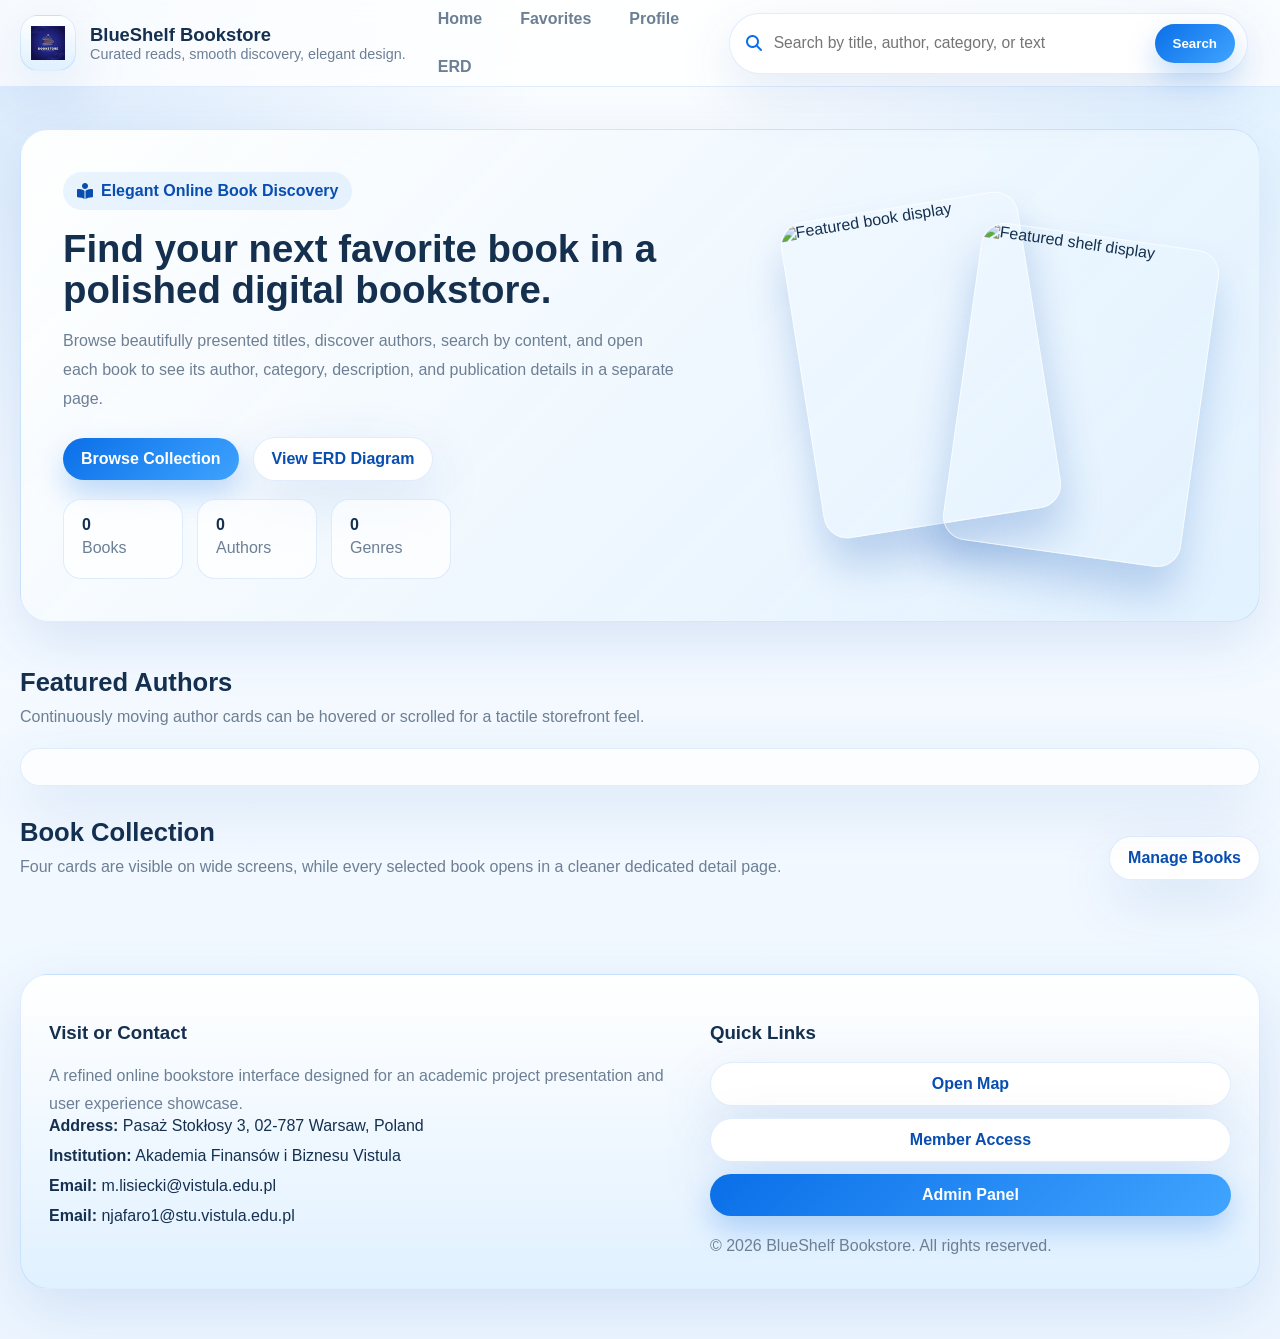
==== commit 40d1ae3e: "Update index.html" ====
--- a/index.html
+++ b/index.html
@@ -1,39 +1,39 @@
 <!DOCTYPE html>
 <html lang="en">
 <head>
-  <!-- AZ QEYD: HTML sənədinin kodlaşdırmasını UTF-8 edirik ki, mətnlər düzgün görünsün. -->
+  <!--  HTML sənədinin kodlaşdırmasını UTF-8 edirik ki, mətnlər düzgün görünsün. -->
   <meta charset="UTF-8">
-  <!-- AZ QEYD: Mobil və fərqli ekranlarda responsive görünüş üçün viewport əlavə olunur. -->
+  <!--  Mobil və fərqli ekranlarda responsive görünüş üçün viewport əlavə olunur. -->
   <meta name="viewport" content="width=device-width, initial-scale=1.0">
-  <!-- AZ QEYD: Brauzer başlığında görünəcək səhifə adı. -->
+  <!--  Brauzer başlığında görünəcək səhifə adı. -->
   <title>BlueShelf Bookstore</title>
-  <!-- AZ QEYD: Font Awesome ikon kitabxanasını qoşuruq. -->
+  <!--  Font Awesome ikon kitabxanasını qoşuruq. -->
   <link rel="stylesheet" href="https://cdnjs.cloudflare.com/ajax/libs/font-awesome/6.5.2/css/all.min.css">
-  <!-- AZ QEYD: Əsas stil faylı qoşulur. -->
+  <!--  Əsas stil faylı qoşulur. -->
   <link rel="stylesheet" href="style.css">
 </head>
 <body class="home-page" data-page="home">
-  <!-- AZ QEYD: Saytın yuxarı sabit başlıq hissəsi burada başlayır. -->
+  <!--  Saytın yuxarı sabit başlıq hissəsi burada başlayır. -->
   <header class="site-header">
-    <!-- AZ QEYD: container sinifi məzmunu ortalayır və maksimum en verir. -->
+    <!--  container sinifi məzmunu ortalayır və maksimum en verir. -->
     <div class="container header-row">
-      <!-- AZ QEYD: Loqo və sayt adı kliklə ana səhifəyə aparır. -->
+      <!--  Loqo və sayt adı kliklə ana səhifəyə aparır. -->
       <a class="brand" href="index.html">
-        <!-- AZ QEYD: Loqo şəkli üçün qabıq. -->
+        <!--  Loqo şəkli üçün qabıq. -->
         <div class="brand-badge">
-          <!-- AZ QEYD: GitHub layihəsində /img/logo-book.png faylı istifadə olunur. -->
+          <!--  GitHub layihəsində /img/logo-book.png faylı istifadə olunur. -->
           <img src="img/logo-book.png" alt="BlueShelf logo">
         </div>
-        <!-- AZ QEYD: Sayt adının mətn hissəsi. -->
+        <!--  Sayt adının mətn hissəsi. -->
         <div class="brand-text">
           <h1>BlueShelf Bookstore</h1>
           <span>Curated reads, smooth discovery, elegant design.</span>
         </div>
       </a>
 
-      <!-- AZ QEYD: Header-in sağ hissəsində nav, axtarış və auth düymələri yerləşir. -->
+      <!--  Header-in sağ hissəsində nav, axtarış və auth düymələri yerləşir. -->
       <div class="header-tools">
-        <!-- AZ QEYD: Ümumi naviqasiya keçidləri. -->
+        <!--  Ümumi naviqasiya keçidləri. -->
         <nav class="nav-links">
           <a class="nav-link" href="index.html">Home</a>
           <a class="nav-link" href="favorites.html">Favorites</a>
@@ -41,23 +41,23 @@
           <a class="nav-link" href="diagrams.html">ERD</a>
         </nav>
 
-        <!-- AZ QEYD: Axtarış forması title, author, description üzrə işləyir. -->
+        <!--  Axtarış forması title, author, description üzrə işləyir. -->
         <form class="search-shell" id="searchForm">
           <i class="fa-solid fa-magnifying-glass"></i>
           <input id="searchInput" type="text" placeholder="Search by title, author, category, or text">
           <button class="btn btn-primary" type="submit">Search</button>
         </form>
 
-        <!-- AZ QEYD: Auth düymələri bu boş konteynerə JS ilə yazılır. -->
+        <!--  Auth düymələri bu boş konteynerə JS ilə yazılır. -->
         <div id="authActions" class="nav-links"></div>
       </div>
     </div>
   </header>
 
-  <!-- AZ QEYD: Səhifənin əsas məzmunu burada yerləşir. -->
+  <!--  Səhifənin əsas məzmunu burada yerləşir. -->
   <main>
     
-    <!-- AZ QEYD: Hero bölməsi saytın əsas təqdimat hissəsidir. -->
+    <!--  Hero bölməsi saytın əsas təqdimat hissəsidir. -->
     <section class="hero">
       <div class="container">
         <div class="hero-shell">
@@ -89,7 +89,7 @@
       </div>
     </section>
 
-    <!-- AZ QEYD: Müəlliflərin hərəkətli lent bölməsi. -->
+    <!--  Müəlliflərin hərəkətli lent bölməsi. -->
     <section class="section">
       <div class="container">
         <div class="section-heading">
@@ -104,7 +104,7 @@
       </div>
     </section>
 
-    <!-- AZ QEYD: Ana kataloq bölməsi. -->
+    <!--  Ana kataloq bölməsi. -->
     <section class="section" id="books">
       <div class="container">
         <div class="section-heading">
@@ -120,7 +120,7 @@
 
   </main>
 
-  <!-- AZ QEYD: Saytın alt hissəsi əlaqə və ünvan məlumatını göstərir. -->
+  <!--  Saytın alt hissəsi əlaqə və ünvan məlumatını göstərir. -->
   <footer class="site-footer">
     <div class="container">
       <div class="footer-card">
@@ -131,6 +131,7 @@
             <div><strong>Address:</strong> Pasaż Stokłosy 3, 02-787 Warsaw, Poland</div>
             <div><strong>Institution:</strong> Akademia Finansów i Biznesu Vistula</div>
             <div><strong>Email:</strong> <a href="mailto:m.lisiecki@vistula.edu.pl">m.lisiecki@vistula.edu.pl</a></div>
+            <div><strong>Email:</strong> <a href="mailto:m.lisiecki@vistula.edu.pl">njafaro1@stu.vistula.edu.pl</a></div>
           </div>
         </div>
         <div>
@@ -146,14 +147,14 @@
     </div>
   </footer>
 
-  <!-- AZ QEYD: Özümüzə məxsus toast bildiriş elementi. -->
+  <!--  Özümüzə məxsus toast bildiriş elementi. -->
   <div class="toast" id="toast"></div>
 
-  <!-- AZ QEYD: Supabase JavaScript kitabxanasını qoşuruq. -->
+  <!--  Supabase JavaScript kitabxanasını qoşuruq. -->
   <script src="https://cdn.jsdelivr.net/npm/@supabase/supabase-js@2"></script>
-  <!-- AZ QEYD: Supabase bağlantı parametrlərini saxlayan fayl. -->
+  <!--  Supabase bağlantı parametrlərini saxlayan fayl. -->
   <script src="js/supabase-config.js"></script>
-  <!-- AZ QEYD: Əsas funksionallıq faylı. -->
+  <!--  Əsas funksionallıq faylı. -->
   <script src="app.js"></script>
 </body>
-</html>+</html>
--- a/style.css
+++ b/style.css
@@ -1,785 +1,785 @@
 
 /* ========================================================= */
-/* AZ QEYD: Bu fayl saytın bütün görünüşünü idarə edir.      */
-/* AZ QEYD: Buradakı hər sinif və seçimçi HTML elementlərinə  */
-/* AZ QEYD: rəng, ölçü, boşluq, animasiya və düzülüş verir.   */
+/*  Bu fayl saytın bütün görünüşünü idarə edir.      */
+/*  Buradakı hər sinif və seçimçi HTML elementlərinə  */
+/*  rəng, ölçü, boşluq, animasiya və düzülüş verir.   */
 /* ========================================================= */
 
-/* AZ QEYD: :root ümumi dəyişənlər üçündür. */
-/* AZ QEYD: Burada əsas rəngləri bir dəfə yazırıq, sonra hər yerdə çağırırıq. */
+/*  :root ümumi dəyişənlər üçündür. */
+/*  Burada əsas rəngləri bir dəfə yazırıq, sonra hər yerdə çağırırıq. */
 :root {
-  --primary: #0a6fe8; /* AZ QEYD: Əsas mavi rəng. */
-  --primary-dark: #084db0; /* AZ QEYD: Tünd mavi ton. */
-  --primary-soft: #dff0ff; /* AZ QEYD: Açıq mavi fon tonlarından biri. */
-  --sky: #f4faff; /* AZ QEYD: Çox açıq mavi-ağ arxa fon. */
-  --white: #ffffff; /* AZ QEYD: Ağ rəng. */
-  --text: #15304f; /* AZ QEYD: Oxunaqlı əsas mətn rəngi. */
-  --muted: #6d7f95; /* AZ QEYD: Köməkçi açıq mətn rəngi. */
-  --line: rgba(10, 111, 232, 0.12); /* AZ QEYD: Xətt və çərçivə üçün şəffaf mavi. */
-  --shadow: 0 20px 60px rgba(9, 77, 176, 0.12); /* AZ QEYD: Kart kölgəsi. */
-  --radius-xl: 28px; /* AZ QEYD: Böyük radius. */
-  --radius-lg: 22px; /* AZ QEYD: Orta radius. */
-  --radius-md: 16px; /* AZ QEYD: Kiçik radius. */
-  --container: 1240px; /* AZ QEYD: Məzmunun maksimum eni. */
-}
-
-/* AZ QEYD: Bütün elementlərdə qutu hesablamasını sabitləşdirir. */
+  --primary: #0a6fe8; /*  Əsas mavi rəng. */
+  --primary-dark: #084db0; /*  Tünd mavi ton. */
+  --primary-soft: #dff0ff; /*  Açıq mavi fon tonlarından biri. */
+  --sky: #f4faff; /*  Çox açıq mavi-ağ arxa fon. */
+  --white: #ffffff; /*  Ağ rəng. */
+  --text: #15304f; /*  Oxunaqlı əsas mətn rəngi. */
+  --muted: #6d7f95; /*  Köməkçi açıq mətn rəngi. */
+  --line: rgba(10, 111, 232, 0.12); /*  Xətt və çərçivə üçün şəffaf mavi. */
+  --shadow: 0 20px 60px rgba(9, 77, 176, 0.12); /*  Kart kölgəsi. */
+  --radius-xl: 28px; /*  Böyük radius. */
+  --radius-lg: 22px; /*  Orta radius. */
+  --radius-md: 16px; /*  Kiçik radius. */
+  --container: 1240px; /*  Məzmunun maksimum eni. */
+}
+
+/*  Bütün elementlərdə qutu hesablamasını sabitləşdirir. */
 * {
-  box-sizing: border-box; /* AZ QEYD: Padding və border eni ümumi enə daxil edilir. */
-}
-
-/* AZ QEYD: html hissəsi yumşaq sürüşmə üçün istifadə olunur. */
+  box-sizing: border-box; /*  Padding və border eni ümumi enə daxil edilir. */
+}
+
+/*  html hissəsi yumşaq sürüşmə üçün istifadə olunur. */
 html {
-  scroll-behavior: smooth; /* AZ QEYD: Anchor keçidləri yumşaq hərəkət edir. */
-}
-
-/* AZ QEYD: body səhifənin əsas görünüşünü qurur. */
+  scroll-behavior: smooth; /*  Anchor keçidləri yumşaq hərəkət edir. */
+}
+
+/*  body səhifənin əsas görünüşünü qurur. */
 body {
-  margin: 0; /* AZ QEYD: Brauzerin standart kənar boşluğunu silir. */
-  font-family: "Segoe UI", Arial, sans-serif; /* AZ QEYD: Oxunaqlı şrift ailəsi. */
+  margin: 0; /*  Brauzerin standart kənar boşluğunu silir. */
+  font-family: "Segoe UI", Arial, sans-serif; /*  Oxunaqlı şrift ailəsi. */
   background:
     radial-gradient(circle at top left, rgba(10, 111, 232, 0.14), transparent 30%),
     radial-gradient(circle at top right, rgba(84, 183, 255, 0.16), transparent 26%),
-    linear-gradient(180deg, #fafdff 0%, #edf6ff 100%); /* AZ QEYD: Canlı mavi-ağ arxa fon. */
-  color: var(--text); /* AZ QEYD: Mətn rəngi. */
-  min-height: 100vh; /* AZ QEYD: Səhifə ən azı ekran boyu olsun. */
-}
-
-/* AZ QEYD: Keçidli UI üçün ümumi görünüş. */
+    linear-gradient(180deg, #fafdff 0%, #edf6ff 100%); /*  Canlı mavi-ağ arxa fon. */
+  color: var(--text); /*  Mətn rəngi. */
+  min-height: 100vh; /*  Səhifə ən azı ekran boyu olsun. */
+}
+
+/*  Keçidli UI üçün ümumi görünüş. */
 a,
 button,
 input,
 select,
 textarea {
-  transition: 0.25s ease; /* AZ QEYD: Hover və fokuslar daha yumşaq görünsün. */
-}
-
-/* AZ QEYD: Linklərin standart alt xətlərini silirik. */
+  transition: 0.25s ease; /*  Hover və fokuslar daha yumşaq görünsün. */
+}
+
+/*  Linklərin standart alt xətlərini silirik. */
 a {
-  color: inherit; /* AZ QEYD: Link mətni valideyn rəngini götürür. */
-  text-decoration: none; /* AZ QEYD: Alt xətt silinir. */
-}
-
-/* AZ QEYD: Şəkillər daşmasın. */
+  color: inherit; /*  Link mətni valideyn rəngini götürür. */
+  text-decoration: none; /*  Alt xətt silinir. */
+}
+
+/*  Şəkillər daşmasın. */
 img {
-  max-width: 100%; /* AZ QEYD: Konteynerdən böyük olmasın. */
-  display: block; /* AZ QEYD: Alt boşluqları sabitləşdirir. */
-}
-
-/* AZ QEYD: Ümumi konteyner sinifi. */
+  max-width: 100%; /*  Konteynerdən böyük olmasın. */
+  display: block; /*  Alt boşluqları sabitləşdirir. */
+}
+
+/*  Ümumi konteyner sinifi. */
 .container {
-  width: min(100% - 32px, var(--container)); /* AZ QEYD: Kiçik ekranlarda yan boşluq saxlayır. */
-  margin: 0 auto; /* AZ QEYD: Ortalayır. */
-}
-
-/* AZ QEYD: Saytın üst başlıq hissəsi. */
+  width: min(100% - 32px, var(--container)); /*  Kiçik ekranlarda yan boşluq saxlayır. */
+  margin: 0 auto; /*  Ortalayır. */
+}
+
+/*  Saytın üst başlıq hissəsi. */
 .site-header {
-  position: sticky; /* AZ QEYD: Yuxarıda yapışqan qalsın. */
-  top: 0; /* AZ QEYD: Tam yuxarıda dayansın. */
-  z-index: 50; /* AZ QEYD: Digər elementlərin üstündə görünsün. */
-  backdrop-filter: blur(14px); /* AZ QEYD: Arxa fonu şüşə effekti ilə yumşaldır. */
-  background: rgba(255, 255, 255, 0.8); /* AZ QEYD: Şəffaf ağ başlıq fonu. */
-  border-bottom: 1px solid var(--line); /* AZ QEYD: Nazik alt xətt. */
-}
-
-/* AZ QEYD: Header iç düzülüşü. */
+  position: sticky; /*  Yuxarıda yapışqan qalsın. */
+  top: 0; /*  Tam yuxarıda dayansın. */
+  z-index: 50; /*  Digər elementlərin üstündə görünsün. */
+  backdrop-filter: blur(14px); /*  Arxa fonu şüşə effekti ilə yumşaldır. */
+  background: rgba(255, 255, 255, 0.8); /*  Şəffaf ağ başlıq fonu. */
+  border-bottom: 1px solid var(--line); /*  Nazik alt xətt. */
+}
+
+/*  Header iç düzülüşü. */
 .header-row {
-  display: flex; /* AZ QEYD: Elementləri üfüqi düzür. */
-  align-items: center; /* AZ QEYD: Şaquli ortalayır. */
-  justify-content: space-between; /* AZ QEYD: Sol və sağ tərəfi ayırır. */
-  gap: 18px; /* AZ QEYD: Aralıq verir. */
-  min-height: 82px; /* AZ QEYD: Header hündürlüyü. */
-}
-
-/* AZ QEYD: Logo və sayt adı hissəsi. */
+  display: flex; /*  Elementləri üfüqi düzür. */
+  align-items: center; /*  Şaquli ortalayır. */
+  justify-content: space-between; /*  Sol və sağ tərəfi ayırır. */
+  gap: 18px; /*  Aralıq verir. */
+  min-height: 82px; /*  Header hündürlüyü. */
+}
+
+/*  Logo və sayt adı hissəsi. */
 .brand {
-  display: flex; /* AZ QEYD: Logo ilə adı yanaşı göstərir. */
-  align-items: center; /* AZ QEYD: Şaquli mərkəz. */
-  gap: 14px; /* AZ QEYD: Aradakı boşluq. */
-  flex-shrink: 0; /* AZ QEYD: Kiçilməsin. */
-}
-
-/* AZ QEYD: Logo üçün qabıq. */
+  display: flex; /*  Logo ilə adı yanaşı göstərir. */
+  align-items: center; /*  Şaquli mərkəz. */
+  gap: 14px; /*  Aradakı boşluq. */
+  flex-shrink: 0; /*  Kiçilməsin. */
+}
+
+/*  Logo üçün qabıq. */
 .brand-badge {
-  width: 56px; /* AZ QEYD: Logo blok eni. */
-  height: 56px; /* AZ QEYD: Logo blok hündürlüyü. */
-  padding: 10px; /* AZ QEYD: İç boşluq. */
-  border-radius: 18px; /* AZ QEYD: Yumru künc. */
-  background: linear-gradient(180deg, #ffffff 0%, #dff0ff 100%); /* AZ QEYD: Yumşaq mavi-ağ keçid. */
-  box-shadow: var(--shadow); /* AZ QEYD: Dərinlik effekti. */
-  border: 1px solid var(--line); /* AZ QEYD: Nazik çərçivə. */
-}
-
-/* AZ QEYD: Sayt adı hissəsi. */
+  width: 56px; /*  Logo blok eni. */
+  height: 56px; /*  Logo blok hündürlüyü. */
+  padding: 10px; /*  İç boşluq. */
+  border-radius: 18px; /*  Yumru künc. */
+  background: linear-gradient(180deg, #ffffff 0%, #dff0ff 100%); /*  Yumşaq mavi-ağ keçid. */
+  box-shadow: var(--shadow); /*  Dərinlik effekti. */
+  border: 1px solid var(--line); /*  Nazik çərçivə. */
+}
+
+/*  Sayt adı hissəsi. */
 .brand-text h1 {
-  margin: 0; /* AZ QEYD: Default margin silinir. */
-  font-size: 1.15rem; /* AZ QEYD: Başlıq ölçüsü. */
-  line-height: 1.2; /* AZ QEYD: Sətir hündürlüyü. */
-}
-
-/* AZ QEYD: Kiçik köməkçi mətn. */
+  margin: 0; /*  Default margin silinir. */
+  font-size: 1.15rem; /*  Başlıq ölçüsü. */
+  line-height: 1.2; /*  Sətir hündürlüyü. */
+}
+
+/*  Kiçik köməkçi mətn. */
 .brand-text span {
-  display: block; /* AZ QEYD: Yeni sətrə keçir. */
-  color: var(--muted); /* AZ QEYD: Solğun mətn. */
-  font-size: 0.9rem; /* AZ QEYD: Köməkçi ölçü. */
-}
-
-/* AZ QEYD: Header sağ hissəsi. */
+  display: block; /*  Yeni sətrə keçir. */
+  color: var(--muted); /*  Solğun mətn. */
+  font-size: 0.9rem; /*  Köməkçi ölçü. */
+}
+
+/*  Header sağ hissəsi. */
 .header-tools {
-  display: flex; /* AZ QEYD: Üfüqi düzülüş. */
-  align-items: center; /* AZ QEYD: Mərkəzlənmə. */
-  gap: 12px; /* AZ QEYD: Boşluq. */
-  flex: 1; /* AZ QEYD: Qalan eni tutsun. */
-  justify-content: flex-end; /* AZ QEYD: Sağa yığ. */
-}
-
-/* AZ QEYD: Axtarış forması. */
+  display: flex; /*  Üfüqi düzülüş. */
+  align-items: center; /*  Mərkəzlənmə. */
+  gap: 12px; /*  Boşluq. */
+  flex: 1; /*  Qalan eni tutsun. */
+  justify-content: flex-end; /*  Sağa yığ. */
+}
+
+/*  Axtarış forması. */
 .search-shell {
-  display: flex; /* AZ QEYD: İkon, input və düyməni yan-yana düzür. */
-  align-items: center; /* AZ QEYD: Şaquli mərkəz. */
-  gap: 10px; /* AZ QEYD: Aralıq. */
-  min-width: 320px; /* AZ QEYD: Çox kiçilməsin. */
-  width: min(100%, 600px); /* AZ QEYD: Böyük ekranlarda maksimum eni saxlayır. */
-  background: var(--white); /* AZ QEYD: Ağ fon. */
-  border: 1px solid var(--line); /* AZ QEYD: Nazik kontur. */
-  border-radius: 999px; /* AZ QEYD: Tam yumru kapsul forma. */
-  padding: 10px 12px 10px 16px; /* AZ QEYD: İç boşluqlar. */
-  box-shadow: var(--shadow); /* AZ QEYD: Kölgə. */
-}
-
-/* AZ QEYD: Axtarış ikon sahəsi. */
+  display: flex; /*  İkon, input və düyməni yan-yana düzür. */
+  align-items: center; /*  Şaquli mərkəz. */
+  gap: 10px; /*  Aralıq. */
+  min-width: 320px; /*  Çox kiçilməsin. */
+  width: min(100%, 600px); /*  Böyük ekranlarda maksimum eni saxlayır. */
+  background: var(--white); /*  Ağ fon. */
+  border: 1px solid var(--line); /*  Nazik kontur. */
+  border-radius: 999px; /*  Tam yumru kapsul forma. */
+  padding: 10px 12px 10px 16px; /*  İç boşluqlar. */
+  box-shadow: var(--shadow); /*  Kölgə. */
+}
+
+/*  Axtarış ikon sahəsi. */
 .search-shell i {
-  color: var(--primary); /* AZ QEYD: Mavi ikon rəngi. */
-}
-
-/* AZ QEYD: Axtarış input-u. */
+  color: var(--primary); /*  Mavi ikon rəngi. */
+}
+
+/*  Axtarış input-u. */
 .search-shell input {
-  border: none; /* AZ QEYD: Standart çərçivə silinir. */
-  outline: none; /* AZ QEYD: Klik zamanı sərt çərçivə silinir. */
-  font-size: 0.98rem; /* AZ QEYD: Mətn ölçüsü. */
-  width: 100%; /* AZ QEYD: Boş qalan sahəni doldurur. */
-  background: transparent; /* AZ QEYD: Şəffaf fon. */
-  color: var(--text); /* AZ QEYD: Mətn rəngi. */
-}
-
-/* AZ QEYD: Ümumi düymə görünüşü. */
+  border: none; /*  Standart çərçivə silinir. */
+  outline: none; /*  Klik zamanı sərt çərçivə silinir. */
+  font-size: 0.98rem; /*  Mətn ölçüsü. */
+  width: 100%; /*  Boş qalan sahəni doldurur. */
+  background: transparent; /*  Şəffaf fon. */
+  color: var(--text); /*  Mətn rəngi. */
+}
+
+/*  Ümumi düymə görünüşü. */
 .btn {
-  border: none; /* AZ QEYD: Standart border silinir. */
-  cursor: pointer; /* AZ QEYD: Klik edilə bildiyini göstərir. */
-  border-radius: 999px; /* AZ QEYD: Yumru forma. */
-  padding: 12px 18px; /* AZ QEYD: İç boşluq. */
-  font-weight: 700; /* AZ QEYD: Qalın mətn. */
-  display: inline-flex; /* AZ QEYD: İkon və mətn yanaşı olsun. */
-  align-items: center; /* AZ QEYD: Mərkəzlənmə. */
-  justify-content: center; /* AZ QEYD: Ortala. */
-  gap: 8px; /* AZ QEYD: İkon və mətn arası. */
-}
-
-/* AZ QEYD: Əsas düymə. */
+  border: none; /*  Standart border silinir. */
+  cursor: pointer; /*  Klik edilə bildiyini göstərir. */
+  border-radius: 999px; /*  Yumru forma. */
+  padding: 12px 18px; /*  İç boşluq. */
+  font-weight: 700; /*  Qalın mətn. */
+  display: inline-flex; /*  İkon və mətn yanaşı olsun. */
+  align-items: center; /*  Mərkəzlənmə. */
+  justify-content: center; /*  Ortala. */
+  gap: 8px; /*  İkon və mətn arası. */
+}
+
+/*  Əsas düymə. */
 .btn-primary {
-  background: linear-gradient(135deg, var(--primary) 0%, #40a4ff 100%); /* AZ QEYD: Mavi keçidli fon. */
-  color: var(--white); /* AZ QEYD: Ağ mətn. */
-  box-shadow: 0 14px 30px rgba(10, 111, 232, 0.26); /* AZ QEYD: Güclü parlaq kölgə. */
-}
-
-/* AZ QEYD: Hover effekti. */
+  background: linear-gradient(135deg, var(--primary) 0%, #40a4ff 100%); /*  Mavi keçidli fon. */
+  color: var(--white); /*  Ağ mətn. */
+  box-shadow: 0 14px 30px rgba(10, 111, 232, 0.26); /*  Güclü parlaq kölgə. */
+}
+
+/*  Hover effekti. */
 .btn-primary:hover,
 .btn-secondary:hover,
 .btn-ghost:hover,
 .book-card:hover,
 .author-card:hover,
 .panel:hover {
-  transform: translateY(-2px); /* AZ QEYD: Yüngül yuxarı qalxma. */
-}
-
-/* AZ QEYD: İkinci düymə. */
+  transform: translateY(-2px); /*  Yüngül yuxarı qalxma. */
+}
+
+/*  İkinci düymə. */
 .btn-secondary {
-  background: var(--white); /* AZ QEYD: Ağ fon. */
-  color: var(--primary-dark); /* AZ QEYD: Tünd mavi mətn. */
-  border: 1px solid var(--line); /* AZ QEYD: Çərçivə. */
-  box-shadow: var(--shadow); /* AZ QEYD: Kölgə. */
-}
-
-/* AZ QEYD: Xəyal düymə. */
+  background: var(--white); /*  Ağ fon. */
+  color: var(--primary-dark); /*  Tünd mavi mətn. */
+  border: 1px solid var(--line); /*  Çərçivə. */
+  box-shadow: var(--shadow); /*  Kölgə. */
+}
+
+/*  Xəyal düymə. */
 .btn-ghost {
-  background: rgba(255, 255, 255, 0.65); /* AZ QEYD: Şəffaf-ağ fon. */
-  color: var(--text); /* AZ QEYD: Mətn rəngi. */
-  border: 1px solid var(--line); /* AZ QEYD: Nazik xətt. */
-}
-
-/* AZ QEYD: Yuxarı naviqasiya linkləri. */
+  background: rgba(255, 255, 255, 0.65); /*  Şəffaf-ağ fon. */
+  color: var(--text); /*  Mətn rəngi. */
+  border: 1px solid var(--line); /*  Nazik xətt. */
+}
+
+/*  Yuxarı naviqasiya linkləri. */
 .nav-links {
-  display: flex; /* AZ QEYD: Yanaşı düzülüş. */
-  align-items: center; /* AZ QEYD: Mərkəzlənmə. */
-  gap: 10px; /* AZ QEYD: Boşluq. */
-  flex-wrap: wrap; /* AZ QEYD: Kiçik ekranlarda aşağı düşə bilər. */
-}
-
-/* AZ QEYD: Naviqasiya link kapsulu. */
+  display: flex; /*  Yanaşı düzülüş. */
+  align-items: center; /*  Mərkəzlənmə. */
+  gap: 10px; /*  Boşluq. */
+  flex-wrap: wrap; /*  Kiçik ekranlarda aşağı düşə bilər. */
+}
+
+/*  Naviqasiya link kapsulu. */
 .nav-link {
-  padding: 10px 14px; /* AZ QEYD: İç boşluq. */
-  border-radius: 999px; /* AZ QEYD: Yumru forma. */
-  color: var(--muted); /* AZ QEYD: Solğun mətn. */
-  font-weight: 600; /* AZ QEYD: Oxunaqlı qalınlıq. */
-}
-
-/* AZ QEYD: Aktiv və hover link görünüşü. */
+  padding: 10px 14px; /*  İç boşluq. */
+  border-radius: 999px; /*  Yumru forma. */
+  color: var(--muted); /*  Solğun mətn. */
+  font-weight: 600; /*  Oxunaqlı qalınlıq. */
+}
+
+/*  Aktiv və hover link görünüşü. */
 .nav-link:hover,
 .nav-link.active {
-  background: rgba(10, 111, 232, 0.09); /* AZ QEYD: Açıq mavi fon. */
-  color: var(--primary-dark); /* AZ QEYD: Mətn daha qabarıq olur. */
-}
-
-/* AZ QEYD: Hero hissəsi. */
+  background: rgba(10, 111, 232, 0.09); /*  Açıq mavi fon. */
+  color: var(--primary-dark); /*  Mətn daha qabarıq olur. */
+}
+
+/*  Hero hissəsi. */
 .hero {
-  padding: 42px 0 22px; /* AZ QEYD: Yuxarı və aşağı boşluq. */
-}
-
-/* AZ QEYD: Hero iç kartı. */
+  padding: 42px 0 22px; /*  Yuxarı və aşağı boşluq. */
+}
+
+/*  Hero iç kartı. */
 .hero-shell {
-  display: grid; /* AZ QEYD: İki sütunlu quruluş. */
-  grid-template-columns: 1.15fr 0.85fr; /* AZ QEYD: Sol hissə daha genişdir. */
-  gap: 26px; /* AZ QEYD: Sütunlar arası boşluq. */
-  align-items: center; /* AZ QEYD: Mərkəzlənmə. */
-  background: linear-gradient(135deg, rgba(255,255,255,0.97), rgba(223,240,255,0.92)); /* AZ QEYD: Parlaq fon. */
-  border: 1px solid var(--line); /* AZ QEYD: Kontur. */
-  border-radius: var(--radius-xl); /* AZ QEYD: Yumru künc. */
-  box-shadow: var(--shadow); /* AZ QEYD: Kölgə. */
-  overflow: hidden; /* AZ QEYD: Daxili elementlər kənara daşmasın. */
-}
-
-/* AZ QEYD: Sol hero mətn hissəsi. */
+  display: grid; /*  İki sütunlu quruluş. */
+  grid-template-columns: 1.15fr 0.85fr; /*  Sol hissə daha genişdir. */
+  gap: 26px; /*  Sütunlar arası boşluq. */
+  align-items: center; /*  Mərkəzlənmə. */
+  background: linear-gradient(135deg, rgba(255,255,255,0.97), rgba(223,240,255,0.92)); /*  Parlaq fon. */
+  border: 1px solid var(--line); /*  Kontur. */
+  border-radius: var(--radius-xl); /*  Yumru künc. */
+  box-shadow: var(--shadow); /*  Kölgə. */
+  overflow: hidden; /*  Daxili elementlər kənara daşmasın. */
+}
+
+/*  Sol hero mətn hissəsi. */
 .hero-copy {
-  padding: 42px; /* AZ QEYD: İç boşluq. */
-}
-
-/* AZ QEYD: Hero balaca etiket. */
+  padding: 42px; /*  İç boşluq. */
+}
+
+/*  Hero balaca etiket. */
 .hero-chip {
-  display: inline-flex; /* AZ QEYD: İç məzmun qədər yer tutur. */
-  align-items: center; /* AZ QEYD: Şaquli ortalayır. */
-  gap: 8px; /* AZ QEYD: Aralıq. */
-  padding: 10px 14px; /* AZ QEYD: İç boşluq. */
-  border-radius: 999px; /* AZ QEYD: Kapsul forma. */
-  background: rgba(10, 111, 232, 0.08); /* AZ QEYD: Açıq mavi fon. */
-  color: var(--primary-dark); /* AZ QEYD: Tünd mavi mətn. */
-  font-weight: 700; /* AZ QEYD: Etiket vurğusu. */
-}
-
-/* AZ QEYD: Hero başlıq. */
+  display: inline-flex; /*  İç məzmun qədər yer tutur. */
+  align-items: center; /*  Şaquli ortalayır. */
+  gap: 8px; /*  Aralıq. */
+  padding: 10px 14px; /*  İç boşluq. */
+  border-radius: 999px; /*  Kapsul forma. */
+  background: rgba(10, 111, 232, 0.08); /*  Açıq mavi fon. */
+  color: var(--primary-dark); /*  Tünd mavi mətn. */
+  font-weight: 700; /*  Etiket vurğusu. */
+}
+
+/*  Hero başlıq. */
 .hero-copy h2 {
-  font-size: clamp(2rem, 3vw, 3.3rem); /* AZ QEYD: Ekrana uyğun böyüyən başlıq. */
-  line-height: 1.08; /* AZ QEYD: Yığcam sətir hündürlüyü. */
-  margin: 18px 0 14px; /* AZ QEYD: Boşluqlar. */
-}
-
-/* AZ QEYD: Hero mətn. */
+  font-size: clamp(2rem, 3vw, 3.3rem); /*  Ekrana uyğun böyüyən başlıq. */
+  line-height: 1.08; /*  Yığcam sətir hündürlüyü. */
+  margin: 18px 0 14px; /*  Boşluqlar. */
+}
+
+/*  Hero mətn. */
 .hero-copy p {
-  color: var(--muted); /* AZ QEYD: Oxunaqlı köməkçi ton. */
-  line-height: 1.8; /* AZ QEYD: Rahat oxunuş. */
-  font-size: 1rem; /* AZ QEYD: Bədən mətn ölçüsü. */
-}
-
-/* AZ QEYD: Hero alt düymə və statistika qrupu. */
+  color: var(--muted); /*  Oxunaqlı köməkçi ton. */
+  line-height: 1.8; /*  Rahat oxunuş. */
+  font-size: 1rem; /*  Bədən mətn ölçüsü. */
+}
+
+/*  Hero alt düymə və statistika qrupu. */
 .hero-actions,
 .stats-row {
-  display: flex; /* AZ QEYD: Üfüqi düzülüş. */
-  align-items: center; /* AZ QEYD: Mərkəzlənmə. */
-  gap: 14px; /* AZ QEYD: Boşluq. */
-  flex-wrap: wrap; /* AZ QEYD: Kiçik ekranda sətir dəyişə bilər. */
-}
-
-/* AZ QEYD: Statistika kartları. */
+  display: flex; /*  Üfüqi düzülüş. */
+  align-items: center; /*  Mərkəzlənmə. */
+  gap: 14px; /*  Boşluq. */
+  flex-wrap: wrap; /*  Kiçik ekranda sətir dəyişə bilər. */
+}
+
+/*  Statistika kartları. */
 .stat-pill {
-  min-width: 120px; /* AZ QEYD: Minimum en. */
-  padding: 16px 18px; /* AZ QEYD: İç boşluq. */
-  background: rgba(255,255,255,0.7); /* AZ QEYD: Yumşaq ağ fon. */
-  border-radius: 18px; /* AZ QEYD: Yumru künc. */
-  border: 1px solid var(--line); /* AZ QEYD: Kontur. */
-}
-
-/* AZ QEYD: Hero sağ vizual hissə. */
+  min-width: 120px; /*  Minimum en. */
+  padding: 16px 18px; /*  İç boşluq. */
+  background: rgba(255,255,255,0.7); /*  Yumşaq ağ fon. */
+  border-radius: 18px; /*  Yumru künc. */
+  border: 1px solid var(--line); /*  Kontur. */
+}
+
+/*  Hero sağ vizual hissə. */
 .hero-visual {
-  position: relative; /* AZ QEYD: Daxili dekorlar üçün əsas koordinat sistemi. */
-  min-height: 460px; /* AZ QEYD: Hündürlük. */
-  padding: 30px; /* AZ QEYD: İç boşluq. */
-  display: flex; /* AZ QEYD: Daxildə ortalamaq üçün. */
-  align-items: center; /* AZ QEYD: Şaquli ortala. */
-  justify-content: center; /* AZ QEYD: Üfüqi ortala. */
-}
-
-/* AZ QEYD: Üst-üstə duran kitab kartları. */
+  position: relative; /*  Daxili dekorlar üçün əsas koordinat sistemi. */
+  min-height: 460px; /*  Hündürlük. */
+  padding: 30px; /*  İç boşluq. */
+  display: flex; /*  Daxildə ortalamaq üçün. */
+  align-items: center; /*  Şaquli ortala. */
+  justify-content: center; /*  Üfüqi ortala. */
+}
+
+/*  Üst-üstə duran kitab kartları. */
 .hero-stack {
-  position: relative; /* AZ QEYD: Daxili kartların yerləşməsi üçün. */
-  width: min(100%, 400px); /* AZ QEYD: Maksimum vizual eni. */
-  height: 380px; /* AZ QEYD: Sabit görünüş hündürlüyü. */
-}
-
-/* AZ QEYD: Hero dekor kartı. */
+  position: relative; /*  Daxili kartların yerləşməsi üçün. */
+  width: min(100%, 400px); /*  Maksimum vizual eni. */
+  height: 380px; /*  Sabit görünüş hündürlüyü. */
+}
+
+/*  Hero dekor kartı. */
 .floating-book {
-  position: absolute; /* AZ QEYD: Üst-üstə sərbəst yerləşir. */
-  width: 240px; /* AZ QEYD: Kart eni. */
-  height: 320px; /* AZ QEYD: Kart boyu. */
-  border-radius: 24px; /* AZ QEYD: Yumru künc. */
-  overflow: hidden; /* AZ QEYD: İç şəkil kənara çıxmasın. */
-  box-shadow: 0 28px 40px rgba(8, 77, 176, 0.22); /* AZ QEYD: Güclü kölgə. */
-  border: 1px solid rgba(255,255,255,0.7); /* AZ QEYD: Parlaq kontur. */
-  animation: floatCard 5s ease-in-out infinite; /* AZ QEYD: Yüngül yırğalanma. */
-}
-
-/* AZ QEYD: Birinci kartın mövqeyi. */
+  position: absolute; /*  Üst-üstə sərbəst yerləşir. */
+  width: 240px; /*  Kart eni. */
+  height: 320px; /*  Kart boyu. */
+  border-radius: 24px; /*  Yumru künc. */
+  overflow: hidden; /*  İç şəkil kənara çıxmasın. */
+  box-shadow: 0 28px 40px rgba(8, 77, 176, 0.22); /*  Güclü kölgə. */
+  border: 1px solid rgba(255,255,255,0.7); /*  Parlaq kontur. */
+  animation: floatCard 5s ease-in-out infinite; /*  Yüngül yırğalanma. */
+}
+
+/*  Birinci kartın mövqeyi. */
 .floating-book.book-a {
-  left: 0; /* AZ QEYD: Sol tərəf. */
-  top: 20px; /* AZ QEYD: Yuxarı məsafə. */
-  transform: rotate(-9deg); /* AZ QEYD: Azca sola əyim. */
-}
-
-/* AZ QEYD: İkinci kartın mövqeyi. */
+  left: 0; /*  Sol tərəf. */
+  top: 20px; /*  Yuxarı məsafə. */
+  transform: rotate(-9deg); /*  Azca sola əyim. */
+}
+
+/*  İkinci kartın mövqeyi. */
 .floating-book.book-b {
-  right: 0; /* AZ QEYD: Sağ tərəf. */
-  bottom: 10px; /* AZ QEYD: Aşağı məsafə. */
-  transform: rotate(8deg); /* AZ QEYD: Azca sağa əyim. */
-  animation-delay: 0.6s; /* AZ QEYD: Animasiya fərqli zamanda başlasın. */
-}
-
-/* AZ QEYD: Ümumi bölmə stilı. */
+  right: 0; /*  Sağ tərəf. */
+  bottom: 10px; /*  Aşağı məsafə. */
+  transform: rotate(8deg); /*  Azca sağa əyim. */
+  animation-delay: 0.6s; /*  Animasiya fərqli zamanda başlasın. */
+}
+
+/*  Ümumi bölmə stilı. */
 .section {
-  padding: 24px 0 8px; /* AZ QEYD: Bölmələr arası boşluq. */
-}
-
-/* AZ QEYD: Bölmə başlığı. */
+  padding: 24px 0 8px; /*  Bölmələr arası boşluq. */
+}
+
+/*  Bölmə başlığı. */
 .section-heading {
-  display: flex; /* AZ QEYD: Başlıq və sağ düyməni yanaşı saxlayır. */
-  align-items: end; /* AZ QEYD: Alt xəttə yaxınlaşdırır. */
-  justify-content: space-between; /* AZ QEYD: Sol və sağı ayırır. */
-  gap: 18px; /* AZ QEYD: Aralıq. */
-  margin-bottom: 18px; /* AZ QEYD: Aşağı boşluq. */
-}
-
-/* AZ QEYD: Başlıq mətni. */
+  display: flex; /*  Başlıq və sağ düyməni yanaşı saxlayır. */
+  align-items: end; /*  Alt xəttə yaxınlaşdırır. */
+  justify-content: space-between; /*  Sol və sağı ayırır. */
+  gap: 18px; /*  Aralıq. */
+  margin-bottom: 18px; /*  Aşağı boşluq. */
+}
+
+/*  Başlıq mətni. */
 .section-heading h3 {
-  margin: 0; /* AZ QEYD: Default margin silinir. */
-  font-size: clamp(1.55rem, 2vw, 2.2rem); /* AZ QEYD: Adaptiv ölçü. */
-}
-
-/* AZ QEYD: Kiçik izah mətnləri. */
+  margin: 0; /*  Default margin silinir. */
+  font-size: clamp(1.55rem, 2vw, 2.2rem); /*  Adaptiv ölçü. */
+}
+
+/*  Kiçik izah mətnləri. */
 .section-heading p,
 .muted {
-  margin: 6px 0 0; /* AZ QEYD: Yuxarıda az boşluq. */
-  color: var(--muted); /* AZ QEYD: Solğun mətn. */
-  line-height: 1.7; /* AZ QEYD: Rahat oxunuş. */
-}
-
-/* AZ QEYD: Müəllif marqı hissəsinin çərçivəsi. */
+  margin: 6px 0 0; /*  Yuxarıda az boşluq. */
+  color: var(--muted); /*  Solğun mətn. */
+  line-height: 1.7; /*  Rahat oxunuş. */
+}
+
+/*  Müəllif marqı hissəsinin çərçivəsi. */
 .marquee-shell {
-  position: relative; /* AZ QEYD: Daxili kölgə overlay üçün. */
-  overflow: hidden; /* AZ QEYD: Hərəkət edən kartları çərçivədə saxlayır. */
-  border-radius: var(--radius-lg); /* AZ QEYD: Yumru künc. */
-  border: 1px solid var(--line); /* AZ QEYD: Kontur. */
-  background: rgba(255,255,255,0.7); /* AZ QEYD: Şəffaf ağ fon. */
-  box-shadow: var(--shadow); /* AZ QEYD: Kölgə. */
-}
-
-/* AZ QEYD: Müəllif lentinin özü. */
+  position: relative; /*  Daxili kölgə overlay üçün. */
+  overflow: hidden; /*  Hərəkət edən kartları çərçivədə saxlayır. */
+  border-radius: var(--radius-lg); /*  Yumru künc. */
+  border: 1px solid var(--line); /*  Kontur. */
+  background: rgba(255,255,255,0.7); /*  Şəffaf ağ fon. */
+  box-shadow: var(--shadow); /*  Kölgə. */
+}
+
+/*  Müəllif lentinin özü. */
 .marquee-track {
-  display: flex; /* AZ QEYD: Kartları üfüqi düzür. */
-  gap: 18px; /* AZ QEYD: Aralıq verir. */
-  padding: 18px; /* AZ QEYD: İç boşluq. */
-  width: max-content; /* AZ QEYD: Daxili məzmun qədər genişlənir. */
-  animation: scrollAuthors 32s linear infinite; /* AZ QEYD: Davamlı hərəkət. */
-  will-change: transform; /* AZ QEYD: Performansı artırır. */
-}
-
-/* AZ QEYD: Üzərinə gəldikdə hərəkət dayansın. */
+  display: flex; /*  Kartları üfüqi düzür. */
+  gap: 18px; /*  Aralıq verir. */
+  padding: 18px; /*  İç boşluq. */
+  width: max-content; /*  Daxili məzmun qədər genişlənir. */
+  animation: scrollAuthors 32s linear infinite; /*  Davamlı hərəkət. */
+  will-change: transform; /*  Performansı artırır. */
+}
+
+/*  Üzərinə gəldikdə hərəkət dayansın. */
 .marquee-shell:hover .marquee-track {
-  animation-play-state: paused; /* AZ QEYD: Hover zamanı dayandırır. */
-}
-
-/* AZ QEYD: Müəllif kartı. */
+  animation-play-state: paused; /*  Hover zamanı dayandırır. */
+}
+
+/*  Müəllif kartı. */
 .author-card {
-  width: 220px; /* AZ QEYD: Kart eni. */
-  min-height: 132px; /* AZ QEYD: Kart minimum hündürlüyü. */
-  padding: 18px; /* AZ QEYD: İç boşluq. */
-  border-radius: 24px; /* AZ QEYD: Yumru forma. */
-  background: linear-gradient(180deg, #ffffff 0%, #e8f4ff 100%); /* AZ QEYD: Yüngül mavi kart fonu. */
-  border: 1px solid var(--line); /* AZ QEYD: Kontur. */
-  box-shadow: var(--shadow); /* AZ QEYD: Kölgə. */
-  flex: 0 0 auto; /* AZ QEYD: Kart eni sabit qalsın. */
-}
-
-/* AZ QEYD: Kitablar şəbəkəsi. */
+  width: 220px; /*  Kart eni. */
+  min-height: 132px; /*  Kart minimum hündürlüyü. */
+  padding: 18px; /*  İç boşluq. */
+  border-radius: 24px; /*  Yumru forma. */
+  background: linear-gradient(180deg, #ffffff 0%, #e8f4ff 100%); /*  Yüngül mavi kart fonu. */
+  border: 1px solid var(--line); /*  Kontur. */
+  box-shadow: var(--shadow); /*  Kölgə. */
+  flex: 0 0 auto; /*  Kart eni sabit qalsın. */
+}
+
+/*  Kitablar şəbəkəsi. */
 .book-grid {
-  display: grid; /* AZ QEYD: Grid sistemi. */
-  grid-template-columns: repeat(4, minmax(0, 1fr)); /* AZ QEYD: Ekranda 4 kart. */
-  gap: 22px; /* AZ QEYD: Kartlar arası boşluq. */
-}
-
-/* AZ QEYD: Kitab kartı. */
+  display: grid; /*  Grid sistemi. */
+  grid-template-columns: repeat(4, minmax(0, 1fr)); /*  Ekranda 4 kart. */
+  gap: 22px; /*  Kartlar arası boşluq. */
+}
+
+/*  Kitab kartı. */
 .book-card {
-  display: flex; /* AZ QEYD: Daxildə şaquli düzülüş. */
-  flex-direction: column; /* AZ QEYD: Yuxarıdan aşağı düz. */
-  background: rgba(255,255,255,0.9); /* AZ QEYD: Şüşəvari ağ fon. */
-  border-radius: 26px; /* AZ QEYD: Yumru künc. */
-  border: 1px solid var(--line); /* AZ QEYD: Kontur. */
-  overflow: hidden; /* AZ QEYD: Şəkil daşmasın. */
-  box-shadow: var(--shadow); /* AZ QEYD: Kölgə. */
-  min-height: 100%; /* AZ QEYD: Sütunlarda bərabər görünüş. */
-}
-
-/* AZ QEYD: Kitab qabığı hissəsi. */
+  display: flex; /*  Daxildə şaquli düzülüş. */
+  flex-direction: column; /*  Yuxarıdan aşağı düz. */
+  background: rgba(255,255,255,0.9); /*  Şüşəvari ağ fon. */
+  border-radius: 26px; /*  Yumru künc. */
+  border: 1px solid var(--line); /*  Kontur. */
+  overflow: hidden; /*  Şəkil daşmasın. */
+  box-shadow: var(--shadow); /*  Kölgə. */
+  min-height: 100%; /*  Sütunlarda bərabər görünüş. */
+}
+
+/*  Kitab qabığı hissəsi. */
 .book-cover {
-  aspect-ratio: 4 / 5; /* AZ QEYD: Qabıq nisbəti. */
-  position: relative; /* AZ QEYD: Üzərinə badge yerləşdirmək üçün. */
-  overflow: hidden; /* AZ QEYD: Şəkil daşmasın. */
-  background: linear-gradient(135deg, #6fc5ff, #0a6fe8); /* AZ QEYD: Şəkil yoxdursa fon göstərir. */
-}
-
-/* AZ QEYD: Qabıq şəkli. */
+  aspect-ratio: 4 / 5; /*  Qabıq nisbəti. */
+  position: relative; /*  Üzərinə badge yerləşdirmək üçün. */
+  overflow: hidden; /*  Şəkil daşmasın. */
+  background: linear-gradient(135deg, #6fc5ff, #0a6fe8); /*  Şəkil yoxdursa fon göstərir. */
+}
+
+/*  Qabıq şəkli. */
 .book-cover img {
-  width: 100%; /* AZ QEYD: Tam eni doldurur. */
-  height: 100%; /* AZ QEYD: Tam hündürlüyü doldurur. */
-  object-fit: cover; /* AZ QEYD: Şəkil gözəl kəsilsin. */
-}
-
-/* AZ QEYD: Janr etiketi. */
+  width: 100%; /*  Tam eni doldurur. */
+  height: 100%; /*  Tam hündürlüyü doldurur. */
+  object-fit: cover; /*  Şəkil gözəl kəsilsin. */
+}
+
+/*  Janr etiketi. */
 .badge {
-  position: absolute; /* AZ QEYD: Şəklin üstündə sərbəst yerləşsin. */
-  top: 16px; /* AZ QEYD: Yuxarı məsafə. */
-  left: 16px; /* AZ QEYD: Sol məsafə. */
-  padding: 8px 12px; /* AZ QEYD: İç boşluq. */
-  border-radius: 999px; /* AZ QEYD: Kapsul forma. */
-  background: rgba(255,255,255,0.92); /* AZ QEYD: Parlaq etiket fonu. */
-  color: var(--primary-dark); /* AZ QEYD: Mətn rəngi. */
-  font-size: 0.8rem; /* AZ QEYD: Kiçik etiket ölçüsü. */
-  font-weight: 700; /* AZ QEYD: Qalın görünüş. */
-}
-
-/* AZ QEYD: Kartın mətn hissəsi. */
+  position: absolute; /*  Şəklin üstündə sərbəst yerləşsin. */
+  top: 16px; /*  Yuxarı məsafə. */
+  left: 16px; /*  Sol məsafə. */
+  padding: 8px 12px; /*  İç boşluq. */
+  border-radius: 999px; /*  Kapsul forma. */
+  background: rgba(255,255,255,0.92); /*  Parlaq etiket fonu. */
+  color: var(--primary-dark); /*  Mətn rəngi. */
+  font-size: 0.8rem; /*  Kiçik etiket ölçüsü. */
+  font-weight: 700; /*  Qalın görünüş. */
+}
+
+/*  Kartın mətn hissəsi. */
 .book-body {
-  display: flex; /* AZ QEYD: Şaquli düzülüş. */
-  flex-direction: column; /* AZ QEYD: Yuxarıdan aşağı. */
-  gap: 10px; /* AZ QEYD: Aralıq. */
-  padding: 18px; /* AZ QEYD: İç boşluq. */
-  height: 100%; /* AZ QEYD: Kart boyunu doldursun. */
-}
-
-/* AZ QEYD: Kiçik meta məlumat. */
+  display: flex; /*  Şaquli düzülüş. */
+  flex-direction: column; /*  Yuxarıdan aşağı. */
+  gap: 10px; /*  Aralıq. */
+  padding: 18px; /*  İç boşluq. */
+  height: 100%; /*  Kart boyunu doldursun. */
+}
+
+/*  Kiçik meta məlumat. */
 .meta-row {
-  display: flex; /* AZ QEYD: Üfüqi. */
-  align-items: center; /* AZ QEYD: Mərkəz. */
-  justify-content: space-between; /* AZ QEYD: Sol və sağ aralanır. */
-  gap: 12px; /* AZ QEYD: Aralıq. */
-  color: var(--muted); /* AZ QEYD: Solğun mətn. */
-  font-size: 0.92rem; /* AZ QEYD: Kiçik ölçü. */
-}
-
-/* AZ QEYD: Kart başlığı. */
+  display: flex; /*  Üfüqi. */
+  align-items: center; /*  Mərkəz. */
+  justify-content: space-between; /*  Sol və sağ aralanır. */
+  gap: 12px; /*  Aralıq. */
+  color: var(--muted); /*  Solğun mətn. */
+  font-size: 0.92rem; /*  Kiçik ölçü. */
+}
+
+/*  Kart başlığı. */
 .book-title {
-  margin: 0; /* AZ QEYD: Default margin silinir. */
-  font-size: 1.15rem; /* AZ QEYD: Başlıq ölçüsü. */
-  line-height: 1.35; /* AZ QEYD: Oxunaqlı hündürlük. */
-}
-
-/* AZ QEYD: Kart izahı. */
+  margin: 0; /*  Default margin silinir. */
+  font-size: 1.15rem; /*  Başlıq ölçüsü. */
+  line-height: 1.35; /*  Oxunaqlı hündürlük. */
+}
+
+/*  Kart izahı. */
 .book-desc {
-  color: var(--muted); /* AZ QEYD: Solğun mətn. */
-  line-height: 1.75; /* AZ QEYD: Rahat oxunuş. */
-  flex: 1; /* AZ QEYD: Boşluq qalsa uzansın. */
-}
-
-/* AZ QEYD: Panel tipləri. */
+  color: var(--muted); /*  Solğun mətn. */
+  line-height: 1.75; /*  Rahat oxunuş. */
+  flex: 1; /*  Boşluq qalsa uzansın. */
+}
+
+/*  Panel tipləri. */
 .panel {
-  background: rgba(255,255,255,0.92); /* AZ QEYD: Ağ panel fonu. */
-  border-radius: var(--radius-lg); /* AZ QEYD: Yumru künc. */
-  border: 1px solid var(--line); /* AZ QEYD: Kontur. */
-  box-shadow: var(--shadow); /* AZ QEYD: Kölgə. */
-  padding: 24px; /* AZ QEYD: İç boşluq. */
-}
-
-/* AZ QEYD: Form şəbəkəsi. */
+  background: rgba(255,255,255,0.92); /*  Ağ panel fonu. */
+  border-radius: var(--radius-lg); /*  Yumru künc. */
+  border: 1px solid var(--line); /*  Kontur. */
+  box-shadow: var(--shadow); /*  Kölgə. */
+  padding: 24px; /*  İç boşluq. */
+}
+
+/*  Form şəbəkəsi. */
 .form-grid {
-  display: grid; /* AZ QEYD: Grid düzülüşü. */
-  grid-template-columns: repeat(2, minmax(0, 1fr)); /* AZ QEYD: İki sütun. */
-  gap: 18px; /* AZ QEYD: Boşluq. */
-}
-
-/* AZ QEYD: Form tam sütun sahəsi. */
+  display: grid; /*  Grid düzülüşü. */
+  grid-template-columns: repeat(2, minmax(0, 1fr)); /*  İki sütun. */
+  gap: 18px; /*  Boşluq. */
+}
+
+/*  Form tam sütun sahəsi. */
 .full-span {
-  grid-column: 1 / -1; /* AZ QEYD: Bütün sütunları əhatə edir. */
-}
-
-/* AZ QEYD: Form qrupları. */
+  grid-column: 1 / -1; /*  Bütün sütunları əhatə edir. */
+}
+
+/*  Form qrupları. */
 .field {
-  display: flex; /* AZ QEYD: Şaquli düzülüş. */
-  flex-direction: column; /* AZ QEYD: Yuxarıdan aşağı. */
-  gap: 8px; /* AZ QEYD: Boşluq. */
-}
-
-/* AZ QEYD: Etiket. */
+  display: flex; /*  Şaquli düzülüş. */
+  flex-direction: column; /*  Yuxarıdan aşağı. */
+  gap: 8px; /*  Boşluq. */
+}
+
+/*  Etiket. */
 .field label {
-  font-weight: 700; /* AZ QEYD: Başlıq vurğusu. */
-  font-size: 0.95rem; /* AZ QEYD: Etiket ölçüsü. */
-}
-
-/* AZ QEYD: Input, select, textarea görünüşü. */
+  font-weight: 700; /*  Başlıq vurğusu. */
+  font-size: 0.95rem; /*  Etiket ölçüsü. */
+}
+
+/*  Input, select, textarea görünüşü. */
 .field input,
 .field select,
 .field textarea {
-  width: 100%; /* AZ QEYD: Tam eni tut. */
-  border: 1px solid rgba(10, 111, 232, 0.16); /* AZ QEYD: Yumşaq sərhəd. */
-  border-radius: 16px; /* AZ QEYD: Yumru künc. */
-  background: rgba(250, 252, 255, 0.98); /* AZ QEYD: Açıq fon. */
-  padding: 14px 16px; /* AZ QEYD: İç boşluq. */
-  font: inherit; /* AZ QEYD: Valideyn şriftini götürür. */
-  color: var(--text); /* AZ QEYD: Mətn rəngi. */
-  outline: none; /* AZ QEYD: Default outline silinir. */
-}
-
-/* AZ QEYD: Fokus görünüşü. */
+  width: 100%; /*  Tam eni tut. */
+  border: 1px solid rgba(10, 111, 232, 0.16); /*  Yumşaq sərhəd. */
+  border-radius: 16px; /*  Yumru künc. */
+  background: rgba(250, 252, 255, 0.98); /*  Açıq fon. */
+  padding: 14px 16px; /*  İç boşluq. */
+  font: inherit; /*  Valideyn şriftini götürür. */
+  color: var(--text); /*  Mətn rəngi. */
+  outline: none; /*  Default outline silinir. */
+}
+
+/*  Fokus görünüşü. */
 .field input:focus,
 .field select:focus,
 .field textarea:focus {
-  border-color: rgba(10, 111, 232, 0.46); /* AZ QEYD: Fokusda daha tünd xətt. */
-  box-shadow: 0 0 0 5px rgba(10, 111, 232, 0.08); /* AZ QEYD: Parlaq fokus halqası. */
-}
-
-/* AZ QEYD: Textarea minimum hündürlüyü. */
+  border-color: rgba(10, 111, 232, 0.46); /*  Fokusda daha tünd xətt. */
+  box-shadow: 0 0 0 5px rgba(10, 111, 232, 0.08); /*  Parlaq fokus halqası. */
+}
+
+/*  Textarea minimum hündürlüyü. */
 .field textarea {
-  min-height: 140px; /* AZ QEYD: Daha rahat mətn yazmaq üçün. */
-  resize: vertical; /* AZ QEYD: Yalnız şaquli böyüsün. */
-}
-
-/* AZ QEYD: Detal səhifə quruluşu. */
+  min-height: 140px; /*  Daha rahat mətn yazmaq üçün. */
+  resize: vertical; /*  Yalnız şaquli böyüsün. */
+}
+
+/*  Detal səhifə quruluşu. */
 .detail-layout {
-  display: grid; /* AZ QEYD: İki sütunlu görünüş. */
-  grid-template-columns: 0.85fr 1.15fr; /* AZ QEYD: Sol qabıq, sağ məlumat. */
-  gap: 26px; /* AZ QEYD: Aralıq. */
-}
-
-/* AZ QEYD: Böyük qabıq kartı. */
+  display: grid; /*  İki sütunlu görünüş. */
+  grid-template-columns: 0.85fr 1.15fr; /*  Sol qabıq, sağ məlumat. */
+  gap: 26px; /*  Aralıq. */
+}
+
+/*  Böyük qabıq kartı. */
 .detail-cover {
-  border-radius: 28px; /* AZ QEYD: Yumru künc. */
-  overflow: hidden; /* AZ QEYD: Şəkil çölə çıxmasın. */
-  border: 1px solid var(--line); /* AZ QEYD: Kontur. */
-  box-shadow: var(--shadow); /* AZ QEYD: Kölgə. */
-  background: linear-gradient(180deg, #e8f4ff 0%, #ffffff 100%); /* AZ QEYD: Fon. */
-}
-
-/* AZ QEYD: Detal məlumat kartı. */
+  border-radius: 28px; /*  Yumru künc. */
+  overflow: hidden; /*  Şəkil çölə çıxmasın. */
+  border: 1px solid var(--line); /*  Kontur. */
+  box-shadow: var(--shadow); /*  Kölgə. */
+  background: linear-gradient(180deg, #e8f4ff 0%, #ffffff 100%); /*  Fon. */
+}
+
+/*  Detal məlumat kartı. */
 .detail-info {
-  display: flex; /* AZ QEYD: Şaquli düzülüş. */
-  flex-direction: column; /* AZ QEYD: Yuxarıdan aşağı. */
-  gap: 16px; /* AZ QEYD: Aralıq. */
-}
-
-/* AZ QEYD: Məlumat cədvəli kimi görünən sətirlər. */
+  display: flex; /*  Şaquli düzülüş. */
+  flex-direction: column; /*  Yuxarıdan aşağı. */
+  gap: 16px; /*  Aralıq. */
+}
+
+/*  Məlumat cədvəli kimi görünən sətirlər. */
 .info-list {
-  display: grid; /* AZ QEYD: Kiçik kart grid. */
-  grid-template-columns: repeat(2, minmax(0, 1fr)); /* AZ QEYD: İki sütun. */
-  gap: 12px; /* AZ QEYD: Aralıq. */
-}
-
-/* AZ QEYD: Kiçik info blokları. */
+  display: grid; /*  Kiçik kart grid. */
+  grid-template-columns: repeat(2, minmax(0, 1fr)); /*  İki sütun. */
+  gap: 12px; /*  Aralıq. */
+}
+
+/*  Kiçik info blokları. */
 .info-item {
-  padding: 16px; /* AZ QEYD: İç boşluq. */
-  border-radius: 18px; /* AZ QEYD: Yumru künc. */
-  background: rgba(10, 111, 232, 0.05); /* AZ QEYD: Açıq mavi fon. */
-  border: 1px solid rgba(10, 111, 232, 0.08); /* AZ QEYD: Yumşaq kontur. */
-}
-
-/* AZ QEYD: Statistik siyahı. */
+  padding: 16px; /*  İç boşluq. */
+  border-radius: 18px; /*  Yumru künc. */
+  background: rgba(10, 111, 232, 0.05); /*  Açıq mavi fon. */
+  border: 1px solid rgba(10, 111, 232, 0.08); /*  Yumşaq kontur. */
+}
+
+/*  Statistik siyahı. */
 .inline-list {
-  display: flex; /* AZ QEYD: Üfüqi düzülüş. */
-  gap: 10px; /* AZ QEYD: Aralıq. */
-  flex-wrap: wrap; /* AZ QEYD: Kiçik ekranda qırılsın. */
-}
-
-/* AZ QEYD: Kiçik kapsullar. */
+  display: flex; /*  Üfüqi düzülüş. */
+  gap: 10px; /*  Aralıq. */
+  flex-wrap: wrap; /*  Kiçik ekranda qırılsın. */
+}
+
+/*  Kiçik kapsullar. */
 .tag {
-  padding: 8px 12px; /* AZ QEYD: İç boşluq. */
-  border-radius: 999px; /* AZ QEYD: Kapsul forma. */
-  background: rgba(10, 111, 232, 0.08); /* AZ QEYD: Açıq mavi fon. */
-  color: var(--primary-dark); /* AZ QEYD: Tünd mavi mətn. */
-  font-size: 0.88rem; /* AZ QEYD: Kiçik ölçü. */
-  font-weight: 700; /* AZ QEYD: Qalın mətn. */
-}
-
-/* AZ QEYD: Cədvəl üçün wrapper. */
+  padding: 8px 12px; /*  İç boşluq. */
+  border-radius: 999px; /*  Kapsul forma. */
+  background: rgba(10, 111, 232, 0.08); /*  Açıq mavi fon. */
+  color: var(--primary-dark); /*  Tünd mavi mətn. */
+  font-size: 0.88rem; /*  Kiçik ölçü. */
+  font-weight: 700; /*  Qalın mətn. */
+}
+
+/*  Cədvəl üçün wrapper. */
 .table-wrap {
-  overflow-x: auto; /* AZ QEYD: Dar ekranda üfüqi sürüşmə olsun. */
-}
-
-/* AZ QEYD: Ümumi cədvəl görünüşü. */
+  overflow-x: auto; /*  Dar ekranda üfüqi sürüşmə olsun. */
+}
+
+/*  Ümumi cədvəl görünüşü. */
 table {
-  width: 100%; /* AZ QEYD: Tam eni tut. */
-  border-collapse: collapse; /* AZ QEYD: Xətlər birləşsin. */
-}
-
-/* AZ QEYD: Cədvəl xanalari. */
+  width: 100%; /*  Tam eni tut. */
+  border-collapse: collapse; /*  Xətlər birləşsin. */
+}
+
+/*  Cədvəl xanalari. */
 th,
 td {
-  text-align: left; /* AZ QEYD: Mətni sola düzür. */
-  padding: 14px 12px; /* AZ QEYD: İç boşluq. */
-  border-bottom: 1px solid rgba(10, 111, 232, 0.08); /* AZ QEYD: Sətiraltı xətt. */
-  vertical-align: top; /* AZ QEYD: Məzmun yuxarıdan başlasın. */
-}
-
-/* AZ QEYD: Cədvəl başlığı. */
+  text-align: left; /*  Mətni sola düzür. */
+  padding: 14px 12px; /*  İç boşluq. */
+  border-bottom: 1px solid rgba(10, 111, 232, 0.08); /*  Sətiraltı xətt. */
+  vertical-align: top; /*  Məzmun yuxarıdan başlasın. */
+}
+
+/*  Cədvəl başlığı. */
 th {
-  color: var(--primary-dark); /* AZ QEYD: Tünd mavi. */
-  font-size: 0.92rem; /* AZ QEYD: Kiçik başlıq ölçüsü. */
-}
-
-/* AZ QEYD: Footer görünüşü. */
+  color: var(--primary-dark); /*  Tünd mavi. */
+  font-size: 0.92rem; /*  Kiçik başlıq ölçüsü. */
+}
+
+/*  Footer görünüşü. */
 .site-footer {
-  margin-top: 40px; /* AZ QEYD: Yuxarı boşluq. */
-  padding: 28px 0 50px; /* AZ QEYD: İç boşluq. */
-}
-
-/* AZ QEYD: Footer kartı. */
+  margin-top: 40px; /*  Yuxarı boşluq. */
+  padding: 28px 0 50px; /*  İç boşluq. */
+}
+
+/*  Footer kartı. */
 .footer-card {
-  display: grid; /* AZ QEYD: Grid quruluş. */
-  grid-template-columns: 1.1fr 0.9fr; /* AZ QEYD: İki sütun. */
-  gap: 24px; /* AZ QEYD: Aralıq. */
-  background: linear-gradient(180deg, rgba(255,255,255,0.95), rgba(223,240,255,0.95)); /* AZ QEYD: Ağ-mavi fon. */
-  border: 1px solid var(--line); /* AZ QEYD: Kontur. */
-  border-radius: var(--radius-xl); /* AZ QEYD: Yumru künc. */
-  box-shadow: var(--shadow); /* AZ QEYD: Kölgə. */
-  padding: 28px; /* AZ QEYD: İç boşluq. */
-}
-
-/* AZ QEYD: Xəritə düyməsi və əlaqə hissələri. */
+  display: grid; /*  Grid quruluş. */
+  grid-template-columns: 1.1fr 0.9fr; /*  İki sütun. */
+  gap: 24px; /*  Aralıq. */
+  background: linear-gradient(180deg, rgba(255,255,255,0.95), rgba(223,240,255,0.95)); /*  Ağ-mavi fon. */
+  border: 1px solid var(--line); /*  Kontur. */
+  border-radius: var(--radius-xl); /*  Yumru künc. */
+  box-shadow: var(--shadow); /*  Kölgə. */
+  padding: 28px; /*  İç boşluq. */
+}
+
+/*  Xəritə düyməsi və əlaqə hissələri. */
 .contact-list {
-  display: grid; /* AZ QEYD: Grid düzülüş. */
-  gap: 12px; /* AZ QEYD: Aralıq. */
-}
-
-/* AZ QEYD: Toast bildiriş. */
+  display: grid; /*  Grid düzülüş. */
+  gap: 12px; /*  Aralıq. */
+}
+
+/*  Toast bildiriş. */
 .toast {
-  position: fixed; /* AZ QEYD: Ekrana sabit yapışır. */
-  right: 20px; /* AZ QEYD: Sağ məsafə. */
-  bottom: 20px; /* AZ QEYD: Alt məsafə. */
-  z-index: 90; /* AZ QEYD: Üstdə görünsün. */
-  min-width: 260px; /* AZ QEYD: Minimum eni. */
-  max-width: 360px; /* AZ QEYD: Maksimum eni. */
-  padding: 14px 16px; /* AZ QEYD: İç boşluq. */
-  border-radius: 18px; /* AZ QEYD: Yumru künc. */
-  color: var(--white); /* AZ QEYD: Ağ mətn. */
-  background: linear-gradient(135deg, #0a6fe8, #084db0); /* AZ QEYD: Mavi bildiriş fonu. */
-  box-shadow: 0 20px 40px rgba(8, 77, 176, 0.28); /* AZ QEYD: Kölgə. */
-  opacity: 0; /* AZ QEYD: Başda görünməsin. */
-  pointer-events: none; /* AZ QEYD: Klik tutmasın. */
-  transform: translateY(14px); /* AZ QEYD: Aşağıdan çıxış effekti. */
-}
-
-/* AZ QEYD: Aktiv toast görünüşü. */
+  position: fixed; /*  Ekrana sabit yapışır. */
+  right: 20px; /*  Sağ məsafə. */
+  bottom: 20px; /*  Alt məsafə. */
+  z-index: 90; /*  Üstdə görünsün. */
+  min-width: 260px; /*  Minimum eni. */
+  max-width: 360px; /*  Maksimum eni. */
+  padding: 14px 16px; /*  İç boşluq. */
+  border-radius: 18px; /*  Yumru künc. */
+  color: var(--white); /*  Ağ mətn. */
+  background: linear-gradient(135deg, #0a6fe8, #084db0); /*  Mavi bildiriş fonu. */
+  box-shadow: 0 20px 40px rgba(8, 77, 176, 0.28); /*  Kölgə. */
+  opacity: 0; /*  Başda görünməsin. */
+  pointer-events: none; /*  Klik tutmasın. */
+  transform: translateY(14px); /*  Aşağıdan çıxış effekti. */
+}
+
+/*  Aktiv toast görünüşü. */
 .toast.show {
-  opacity: 1; /* AZ QEYD: Görünür olur. */
-  transform: translateY(0); /* AZ QEYD: Yerinə gəlir. */
-}
-
-/* AZ QEYD: Yükləmə spineri. */
+  opacity: 1; /*  Görünür olur. */
+  transform: translateY(0); /*  Yerinə gəlir. */
+}
+
+/*  Yükləmə spineri. */
 .spinner {
-  width: 48px; /* AZ QEYD: En. */
-  height: 48px; /* AZ QEYD: Hündürlük. */
-  border: 4px solid rgba(10, 111, 232, 0.15); /* AZ QEYD: Xarici açıq halqa. */
-  border-top-color: var(--primary); /* AZ QEYD: Hərəkət edən tünd hissə. */
-  border-radius: 50%; /* AZ QEYD: Dairə forma. */
-  animation: spin 0.9s linear infinite; /* AZ QEYD: Fırlanma animasiyası. */
-  margin: 24px auto; /* AZ QEYD: Ortalanma. */
-}
-
-/* AZ QEYD: Kiçik boş vəziyyət qutusu. */
+  width: 48px; /*  En. */
+  height: 48px; /*  Hündürlük. */
+  border: 4px solid rgba(10, 111, 232, 0.15); /*  Xarici açıq halqa. */
+  border-top-color: var(--primary); /*  Hərəkət edən tünd hissə. */
+  border-radius: 50%; /*  Dairə forma. */
+  animation: spin 0.9s linear infinite; /*  Fırlanma animasiyası. */
+  margin: 24px auto; /*  Ortalanma. */
+}
+
+/*  Kiçik boş vəziyyət qutusu. */
 .empty-state {
-  text-align: center; /* AZ QEYD: Mətni ortala. */
-  padding: 34px 18px; /* AZ QEYD: İç boşluq. */
-  color: var(--muted); /* AZ QEYD: Solğun rəng. */
-  background: rgba(255,255,255,0.75); /* AZ QEYD: Açıq panel fonu. */
-  border: 1px dashed rgba(10, 111, 232, 0.18); /* AZ QEYD: Kəsik xəttli kontur. */
-  border-radius: 22px; /* AZ QEYD: Yumru künc. */
-}
-
-/* AZ QEYD: Mətnin limitlə qısaldılması. */
+  text-align: center; /*  Mətni ortala. */
+  padding: 34px 18px; /*  İç boşluq. */
+  color: var(--muted); /*  Solğun rəng. */
+  background: rgba(255,255,255,0.75); /*  Açıq panel fonu. */
+  border: 1px dashed rgba(10, 111, 232, 0.18); /*  Kəsik xəttli kontur. */
+  border-radius: 22px; /*  Yumru künc. */
+}
+
+/*  Mətnin limitlə qısaldılması. */
 .clamp-2 {
-  display: -webkit-box; /* AZ QEYD: WebKit əsaslı sətir məhdudiyyəti. */
-  -webkit-line-clamp: 2; /* AZ QEYD: 2 sətrə qədər göstər. */
-  -webkit-box-orient: vertical; /* AZ QEYD: Şaquli istiqamət. */
-  overflow: hidden; /* AZ QEYD: Artıq mətn gizlənsin. */
-}
-
-/* AZ QEYD: Hərəkət animasiyası. */
+  display: -webkit-box; /*  WebKit əsaslı sətir məhdudiyyəti. */
+  -webkit-line-clamp: 2; /*  2 sətrə qədər göstər. */
+  -webkit-box-orient: vertical; /*  Şaquli istiqamət. */
+  overflow: hidden; /*  Artıq mətn gizlənsin. */
+}
+
+/*  Hərəkət animasiyası. */
 @keyframes scrollAuthors {
-  from { transform: translateX(0); } /* AZ QEYD: Başlanğıc nöqtəsi. */
-  to { transform: translateX(-50%); } /* AZ QEYD: Track yarısı qədər sola gedir. */
-}
-
-/* AZ QEYD: Hero kartlarının yırğalanması. */
+  from { transform: translateX(0); } /*  Başlanğıc nöqtəsi. */
+  to { transform: translateX(-50%); } /*  Track yarısı qədər sola gedir. */
+}
+
+/*  Hero kartlarının yırğalanması. */
 @keyframes floatCard {
-  0%, 100% { transform: translateY(0) rotate(var(--tilt, 0deg)); } /* AZ QEYD: Baş və son hal. */
-  50% { transform: translateY(-10px) rotate(var(--tilt, 0deg)); } /* AZ QEYD: Ortada yuxarı qalxır. */
-}
-
-/* AZ QEYD: Yükləmə spinerinin dönməsi. */
+  0%, 100% { transform: translateY(0) rotate(var(--tilt, 0deg)); } /*  Baş və son hal. */
+  50% { transform: translateY(-10px) rotate(var(--tilt, 0deg)); } /*  Ortada yuxarı qalxır. */
+}
+
+/*  Yükləmə spinerinin dönməsi. */
 @keyframes spin {
-  to { transform: rotate(360deg); } /* AZ QEYD: Bir tam dövr edir. */
-}
-
-/* AZ QEYD: Planşet üçün uyğunlaşma. */
+  to { transform: rotate(360deg); } /*  Bir tam dövr edir. */
+}
+
+/*  Planşet üçün uyğunlaşma. */
 @media (max-width: 1080px) {
   .hero-shell,
   .detail-layout,
   .footer-card {
-    grid-template-columns: 1fr; /* AZ QEYD: Tək sütuna düşür. */
+    grid-template-columns: 1fr; /*  Tək sütuna düşür. */
   }
 
   .book-grid {
-    grid-template-columns: repeat(2, minmax(0, 1fr)); /* AZ QEYD: 2 kart görünür. */
+    grid-template-columns: repeat(2, minmax(0, 1fr)); /*  2 kart görünür. */
   }
 
   .header-row {
-    flex-wrap: wrap; /* AZ QEYD: Elementlər sətir dəyişə bilər. */
-    padding: 14px 0; /* AZ QEYD: İç boşluq. */
+    flex-wrap: wrap; /*  Elementlər sətir dəyişə bilər. */
+    padding: 14px 0; /*  İç boşluq. */
   }
 
   .header-tools {
-    width: 100%; /* AZ QEYD: Tam genişlik alsın. */
-    justify-content: space-between; /* AZ QEYD: Aralı görünsün. */
-    flex-wrap: wrap; /* AZ QEYD: Sətir qırıla bilər. */
+    width: 100%; /*  Tam genişlik alsın. */
+    justify-content: space-between; /*  Aralı görünsün. */
+    flex-wrap: wrap; /*  Sətir qırıla bilər. */
   }
 
   .search-shell {
-    min-width: 100%; /* AZ QEYD: Tam en tutsun. */
-  }
-}
-
-/* AZ QEYD: Telefon üçün uyğunlaşma. */
+    min-width: 100%; /*  Tam en tutsun. */
+  }
+}
+
+/*  Telefon üçün uyğunlaşma. */
 @media (max-width: 700px) {
   .book-grid,
   .form-grid,
   .info-list {
-    grid-template-columns: 1fr; /* AZ QEYD: Tək sütun olur. */
+    grid-template-columns: 1fr; /*  Tək sütun olur. */
   }
 
   .hero-copy,
   .panel,
   .footer-card {
-    padding: 18px; /* AZ QEYD: Boşluqlar azalır. */
+    padding: 18px; /*  Boşluqlar azalır. */
   }
 
   .hero-visual {
-    min-height: 320px; /* AZ QEYD: Daha kompakt görünüş. */
+    min-height: 320px; /*  Daha kompakt görünüş. */
   }
 
   .floating-book {
-    width: 180px; /* AZ QEYD: Kart eni kiçilir. */
-    height: 250px; /* AZ QEYD: Kart boyu kiçilir. */
+    width: 180px; /*  Kart eni kiçilir. */
+    height: 250px; /*  Kart boyu kiçilir. */
   }
 
   .nav-links {
-    width: 100%; /* AZ QEYD: Tam enə yayılsın. */
+    width: 100%; /*  Tam enə yayılsın. */
   }
 
   .nav-link {
-    flex: 1 1 auto; /* AZ QEYD: Linklər balanslı böyüsün. */
-    text-align: center; /* AZ QEYD: Mərkəzlə. */
-  }
-}
+    flex: 1 1 auto; /*  Linklər balanslı böyüsün. */
+    text-align: center; /*  Mərkəzlə. */
+  }
+}
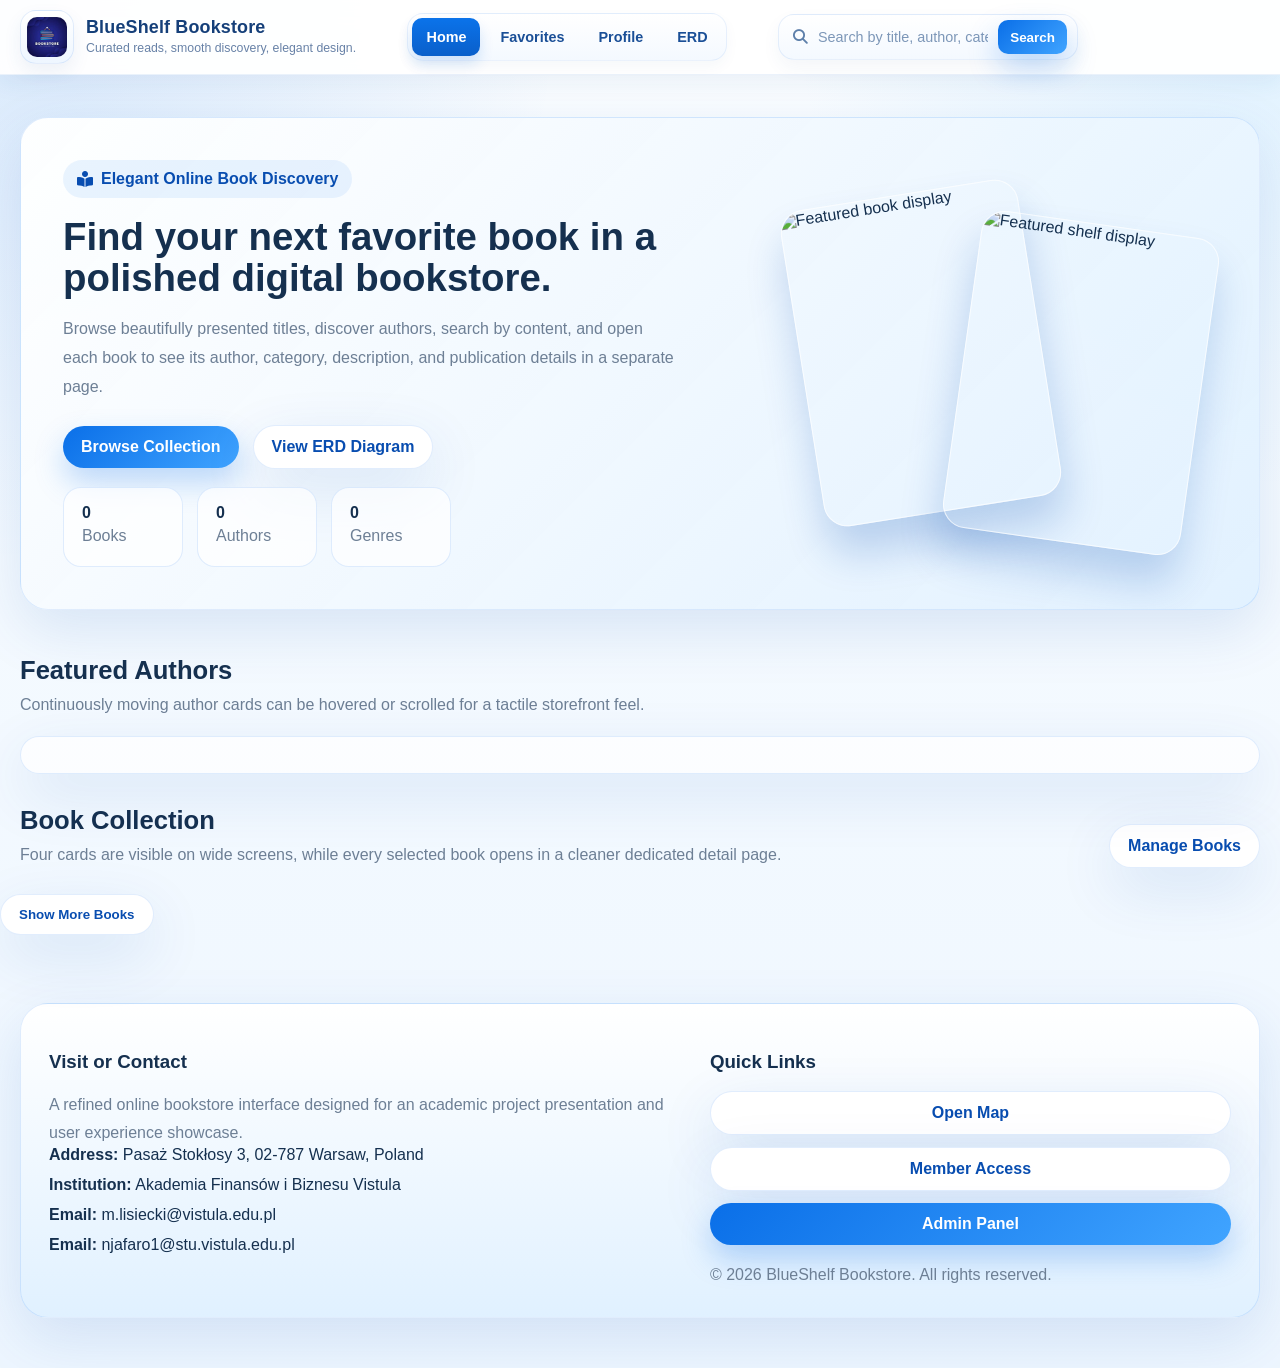
==== commit fb86826b: "Update index.html" ====
--- a/index.html
+++ b/index.html
@@ -118,6 +118,14 @@
       </div>
     </section>
 
+              <!--  Daha çox kitab göstərmək üçün düymə bölməsi. -->
+          <div class="load-more-wrap">
+            <!--  Bu düyməyə klik ediləndə ekranda görünən kitab sayı artırılacaq. -->
+            <button id="loadMoreBooksBtn" class="btn btn-secondary" type="button">
+              Show More Books
+            </button>
+          </div>
+    
   </main>
 
   <!--  Saytın alt hissəsi əlaqə və ünvan məlumatını göstərir. -->
--- a/style.css
+++ b/style.css
@@ -783,3 +783,344 @@
     text-align: center; /*  Mərkəzlə. */
   }
 }
+
+
+
+/* =======================================================
+   HEADER DESKTOP YENİ KOMPAKT QURULUŞ
+   1) LOGO + SAYT ADI SOLDA
+   2) MENU ORTADA
+   3) SEARCH + AUTH SAĞDA
+   4) HEADER HÜNDÜRLÜYÜ AZALDILIR
+   5) BOOK CARD HÜNDÜRLÜYÜ SƏLİQƏLİLƏŞDİRİLİR
+   ======================================================= */
+
+@media (min-width: 981px) {
+
+  /*  Header ümumi görünüşü daha kompakt və səliqəli olsun. */
+  .site-header {
+    position: sticky;
+    top: 0;
+    z-index: 999;
+    background: rgba(255, 255, 255, 0.95);
+    backdrop-filter: blur(14px);
+    border-bottom: 1px solid rgba(90, 145, 220, 0.12);
+    box-shadow: 0 8px 22px rgba(31, 78, 146, 0.07);
+  }
+
+  /*  Header artıq tək sətirli quruluşa keçir. */
+  .header-row {
+    display: grid;
+    grid-template-columns: auto 1fr auto;
+    align-items: center;
+    column-gap: 18px;
+    min-height: 74px;
+    padding: 10px 0;
+  }
+
+  /*  Logo və sayt adı solda dayanır. */
+  .brand {
+    display: flex;
+    align-items: center;
+    gap: 12px;
+    min-width: 0;
+    flex: 0 0 auto;
+  }
+
+  /*  Logo qabığını daha təmiz və kiçik edirik. */
+  .brand-badge {
+    width: 54px;
+    height: 54px;
+    flex: 0 0 54px;
+    padding: 6px;
+    border-radius: 16px;
+    overflow: hidden;
+    background: linear-gradient(180deg, #ffffff, #eef6ff);
+    border: 1px solid rgba(88, 144, 226, 0.16);
+    box-shadow:
+      0 8px 18px rgba(35, 83, 155, 0.08),
+      inset 0 1px 0 rgba(255,255,255,0.90);
+  }
+
+  /*  Logo şəkli qabığın içində səliqəli otursun. */
+  .brand-badge img {
+    width: 100%;
+    height: 100%;
+    object-fit: contain;
+    display: block;
+    border-radius: 10px;
+  }
+
+  /*  Sayt adı hissəsini yığcam saxlayırıq. */
+  .brand-text {
+    min-width: 0;
+  }
+
+  .brand-text h1 {
+    margin: 0;
+    font-size: 1.12rem;
+    line-height: 1.1;
+    color: #153f79;
+    font-weight: 800;
+    letter-spacing: 0.01em;
+  }
+
+  .brand-text span {
+    display: block;
+    margin-top: 3px;
+    font-size: 0.77rem;
+    color: #6882a7;
+    line-height: 1.25;
+    white-space: nowrap;
+  }
+
+  /*  Header sağ hissədə olan elementləri bir sırada saxlayırıq. */
+  .header-tools {
+    display: contents;
+  }
+
+  /*  Əsas menu ortada dayansın. */
+  .nav-links {
+    grid-column: 2 / 3;
+    display: flex;
+    align-items: center;
+    justify-content: center;
+    gap: 6px;
+    padding: 4px;
+    border-radius: 16px;
+    background: linear-gradient(180deg, #ffffff, #f4f9ff);
+    border: 1px solid rgba(91, 146, 228, 0.12);
+    box-shadow: 0 6px 14px rgba(31, 72, 131, 0.04);
+    flex-wrap: nowrap;
+    width: max-content;
+    justify-self: center;
+  }
+
+  /*  Home və ERD kimi linklərin görünüşü. */
+  .nav-link {
+    display: inline-flex;
+    align-items: center;
+    justify-content: center;
+    height: 38px;
+    padding: 0 14px;
+    border-radius: 10px;
+    text-decoration: none;
+    color: #1a4f97;
+    font-size: 0.90rem;
+    font-weight: 700;
+    white-space: nowrap;
+    transition: all 0.22s ease;
+    background: transparent;
+  }
+
+  .nav-link:hover {
+    background: linear-gradient(180deg, #eaf3ff, #dcecff);
+    color: #0e3f82;
+    transform: translateY(-1px);
+  }
+
+  /*  Aktiv səhifə seçili görünsün. */
+  body[data-page="home"] .nav-link[href*="index.html"],
+  body[data-page="favorites"] .nav-link[href*="favorites.html"],
+  body[data-page="profile"] .nav-link[href*="profile.html"],
+  body[data-page="diagram"] .nav-link[href*="diagrams.html"],
+  body[data-page="admin"] .nav-link[href*="admin.html"] {
+    background: linear-gradient(180deg, #0b73ea, #0a5fca);
+    color: #ffffff;
+    box-shadow: 0 8px 14px rgba(11, 105, 220, 0.16);
+  }
+
+  /*  Search və auth hissəsi birlikdə sağda dayansın. */
+  .search-shell {
+    grid-column: 3 / 4;
+    display: flex;
+    align-items: center;
+    gap: 8px;
+    width: 300px;
+    min-width: 300px;
+    max-width: 300px;
+    height: 46px;
+    padding: 0 10px 0 14px;
+    border-radius: 16px;
+    background: linear-gradient(180deg, #ffffff, #f4f9ff);
+    border: 1px solid rgba(94, 147, 226, 0.14);
+    box-shadow: 0 8px 18px rgba(31, 72, 131, 0.05);
+    justify-self: end;
+    margin-right: 182px;
+  }
+
+  /*  Search ikon görünüşü. */
+  .search-shell i {
+    color: #5d7faa;
+    font-size: 0.92rem;
+    flex: 0 0 auto;
+  }
+
+  /*  Search input görünüşü. */
+  .search-shell input {
+    flex: 1 1 auto;
+    min-width: 0;
+    height: 100%;
+    border: none;
+    outline: none;
+    background: transparent;
+    color: #173f7a;
+    font-size: 0.90rem;
+  }
+
+  .search-shell input::placeholder {
+    color: #7d97b8;
+  }
+
+  /*  Search düyməsini kiçik və yığcam saxlayırıq. */
+  .search-shell .btn {
+    height: 34px;
+    padding: 0 12px;
+    border-radius: 10px;
+    font-size: 0.84rem;
+    flex: 0 0 auto;
+  }
+
+  /*  Auth düymələri sağın ən kənarında ayrıca dayansın. */
+  #authActions.nav-links {
+    grid-column: 3 / 4;
+    justify-self: end;
+    margin-left: 12px;
+
+    background: transparent;
+    border: none;
+    box-shadow: none;
+    padding: 0;
+    gap: 8px;
+
+    position: absolute;
+    right: 16px;
+    top: 50%;
+    transform: translateY(-50%);
+  }
+
+  /*  Auth düymələrinin görünüşü. */
+  #authActions .btn {
+    height: 38px;
+    padding: 0 14px;
+    border-radius: 10px;
+    white-space: nowrap;
+    font-size: 0.87rem;
+  }
+
+  /*  Desktop-da təkrar görünməsin deyə bu nav linkləri gizlədirik.
+     Bunlar auth hissəsində ayrıca görünəcək. */
+  .header-row > .nav-links .nav-link[href*="favorites.html"],
+  .header-row > .nav-links .nav-link[href*="profile.html"],
+  .header-row > .nav-links .nav-link[href*="admin.html"] {
+    display: none !important;
+  }
+
+  /*  Header konteynerinə relative veririk ki, auth düymələrini sağa sabitləyə bilək. */
+  .site-header .container.header-row {
+    position: relative;
+  }
+
+  /* =======================================================
+     BOOK CARD DESKTOP DÜZƏLİŞİ
+     1) KARTLAR ÇOX UZUN GÖRÜNMƏSİN
+     2) AÇIQLAMA MAKSİMUM 5 SƏTR OLSUN
+     ======================================================= */
+
+  /*  Kitab gridində kartlar daha kompakt qalsın. */
+  .book-grid {
+    gap: 20px;
+  }
+
+  /*  Kart ümumi görünüşünü yüngülcə yığcamlaşdırırıq. */
+  .book-card {
+    border-radius: 22px;
+  }
+
+  /*  Şəkil hissəsinin hündürlüyünü bir az azaldırıq. */
+  .book-cover {
+    aspect-ratio: 4 / 4.6;
+  }
+
+  /*  Kart içi boşluqları azaldırıq. */
+  .book-body {
+    gap: 8px;
+    padding: 16px;
+  }
+
+  /*  Kart başlığı bir az yığcam olsun. */
+  .book-title {
+    font-size: 1.05rem;
+    line-height: 1.32;
+  }
+
+  /*  Açıqlama maksimum 5 sətir görünsün. */
+  .book-desc {
+    color: var(--muted);
+    line-height: 1.6;
+    font-size: 0.93rem;
+    flex: 1;
+    display: -webkit-box;
+    -webkit-line-clamp: 5;
+    -webkit-box-orient: vertical;
+    overflow: hidden;
+    min-height: calc(1.6em * 5);
+    max-height: calc(1.6em * 5);
+  }
+
+  /*  Kartdakı alt düymələr də daha səliqəli olsun. */
+  .book-body .btn {
+    min-height: 38px;
+    padding: 10px 14px;
+    font-size: 0.86rem;
+  }
+}
+
+/* =======================================================
+   HEADER TƏKRAR DÜYMƏLƏRİN GİZLƏDİLMƏSİ
+   Ortadakı Favorites və Profile qalsın,
+   sağdakı auth hissəsində təkrar görünməsin
+   ======================================================= */
+
+@media (min-width: 981px) {
+  /*  Sağdakı auth hissəsində Favorites düyməsini gizlədirik. */
+  #authActions a[href*="favorites.html"] {
+    display: none !important;
+  }
+
+  /*  Sağdakı auth hissəsində Profile düyməsini gizlədirik. */
+  #authActions a[href*="profile.html"] {
+    display: none !important;
+  }
+
+  /*  Sağdakı auth hissəsində Admin də ortada qalırsa bunu da gizlət. 
+  #authActions a[href*="admin.html"] {
+    display: none !important;
+  }*/
+}
+
+/* =======================================================
+   BOOK CARD HÜNDÜRLÜK DÜZƏLİŞİ
+   Kartın arxa fonu çox uzanmasın
+   ======================================================= */
+
+@media (min-width: 981px) {
+  .book-card {
+    height: auto;
+    min-height: unset;
+  }
+
+  .book-body {
+    height: auto;
+  }
+
+  .book-desc {
+    flex: unset;
+    min-height: auto;
+    max-height: calc(1.6em * 5);
+    display: -webkit-box;
+    -webkit-line-clamp: 5;
+    -webkit-box-orient: vertical;
+    overflow: hidden;
+  }
+}
